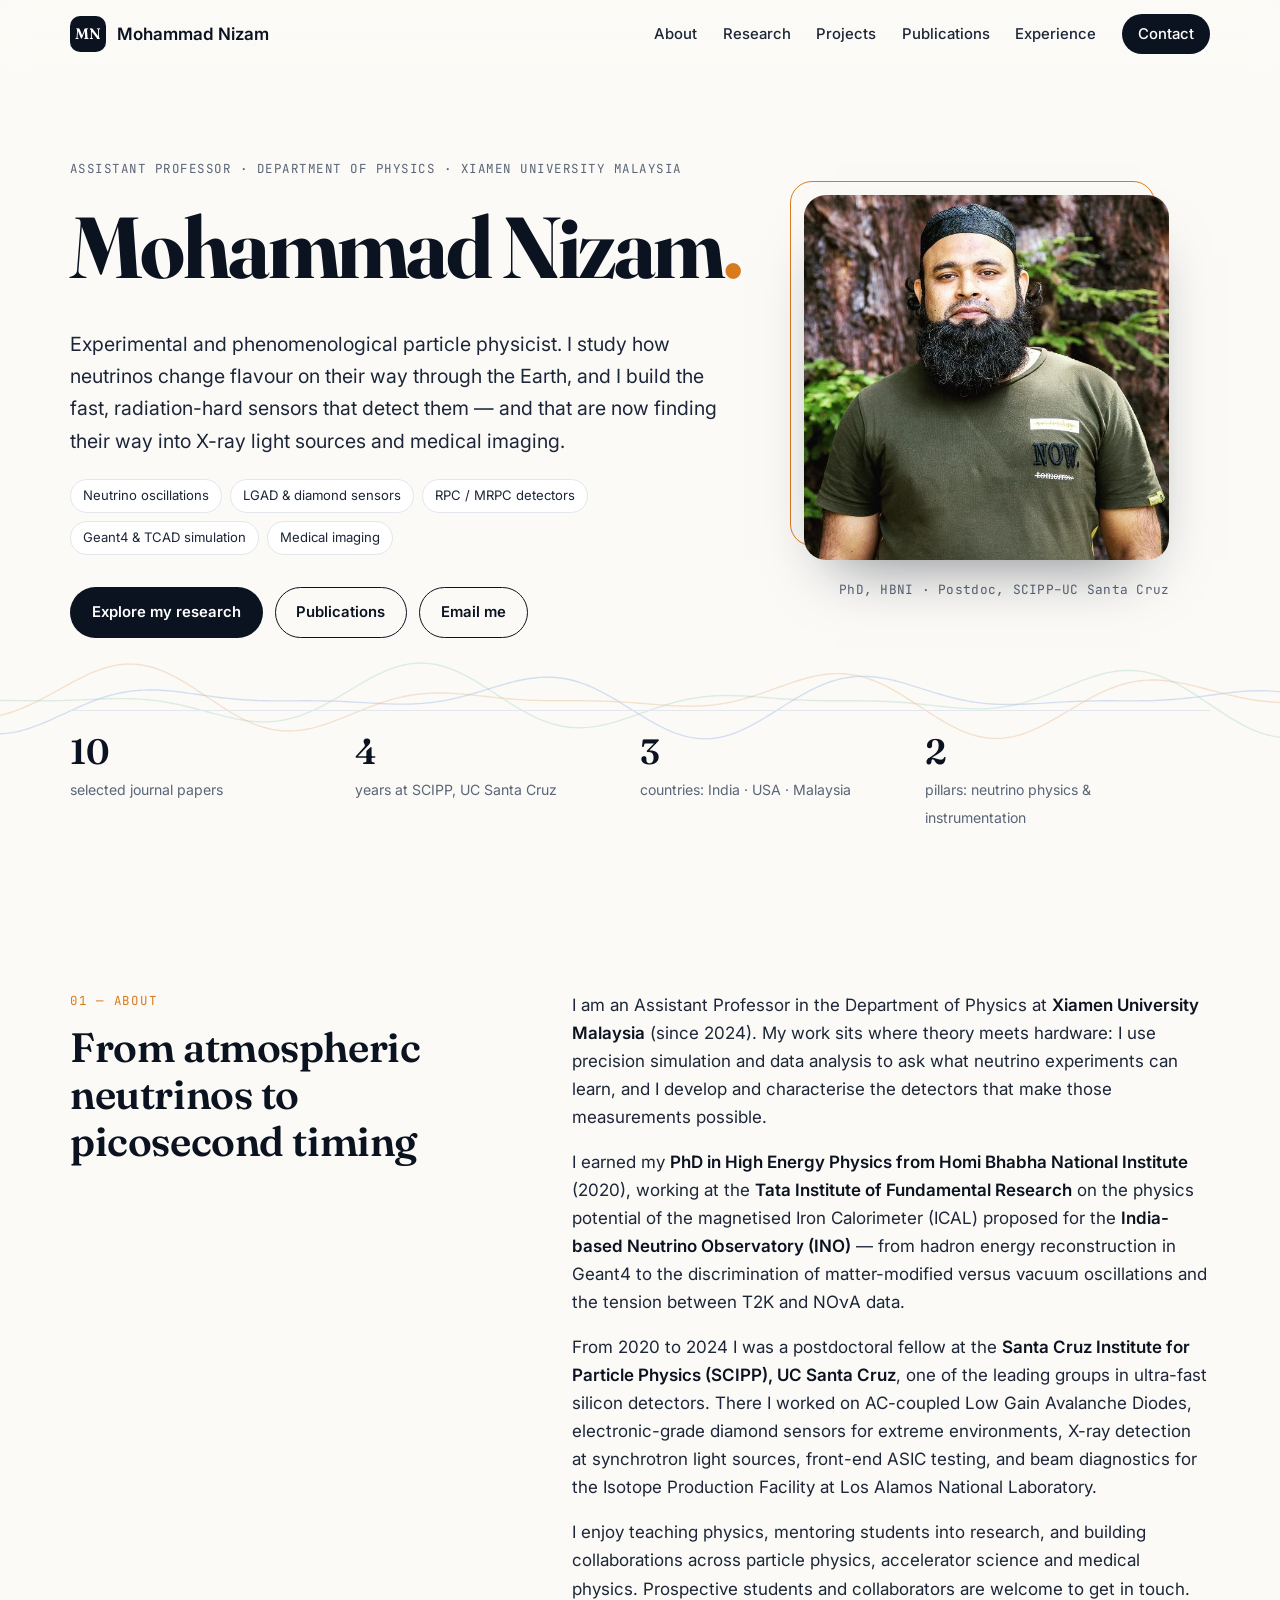
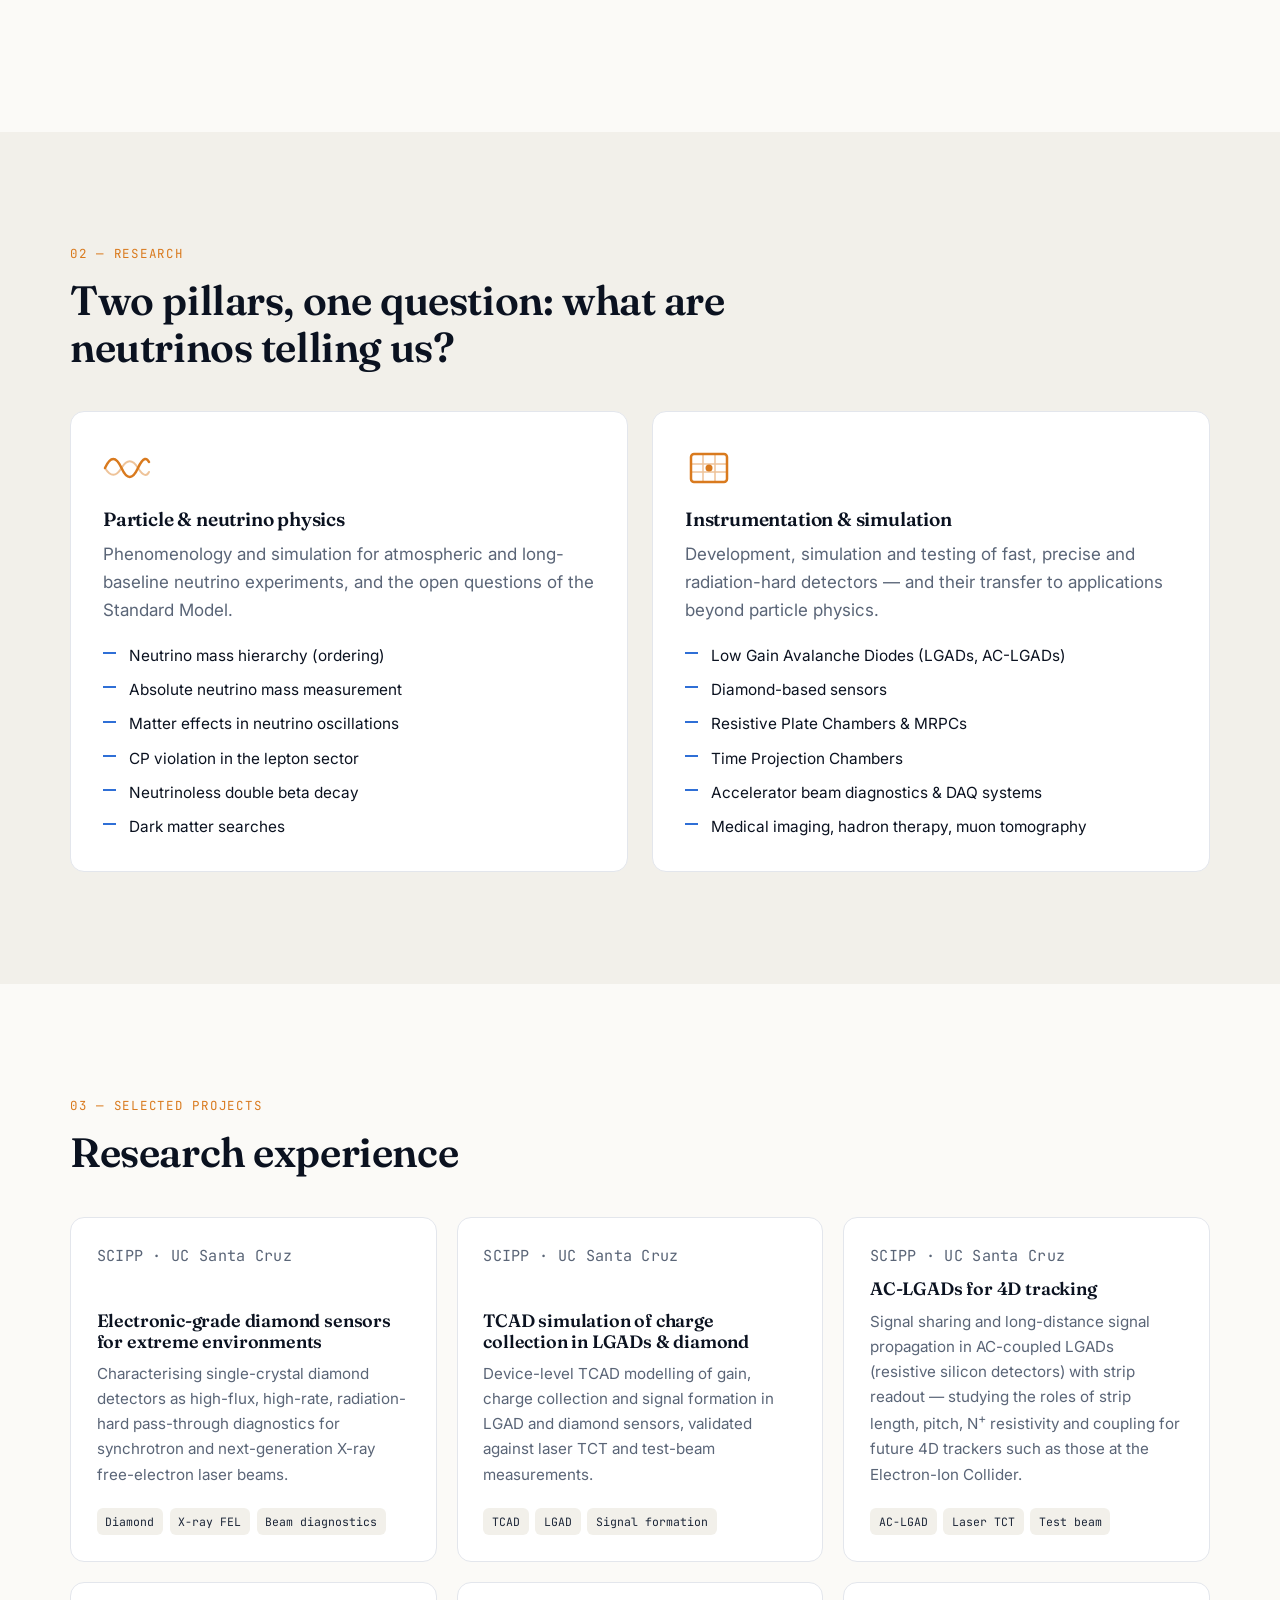
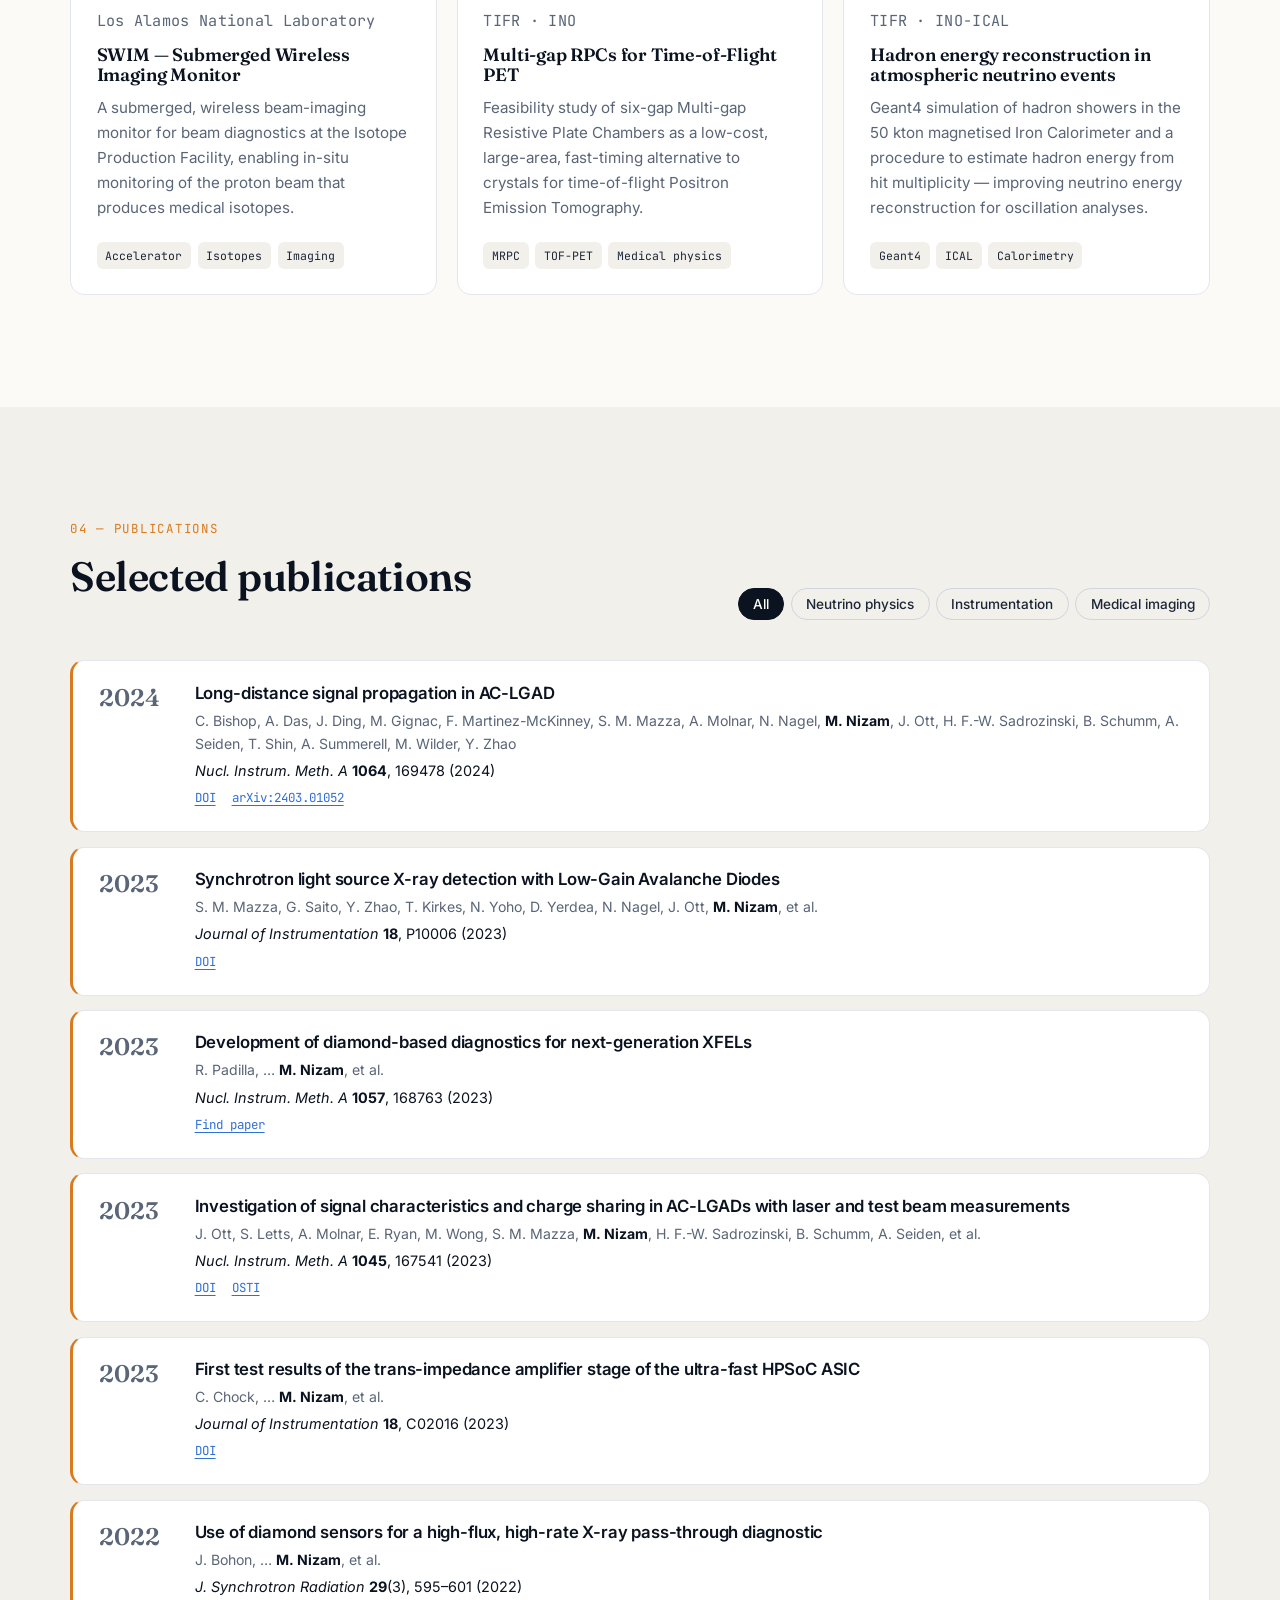
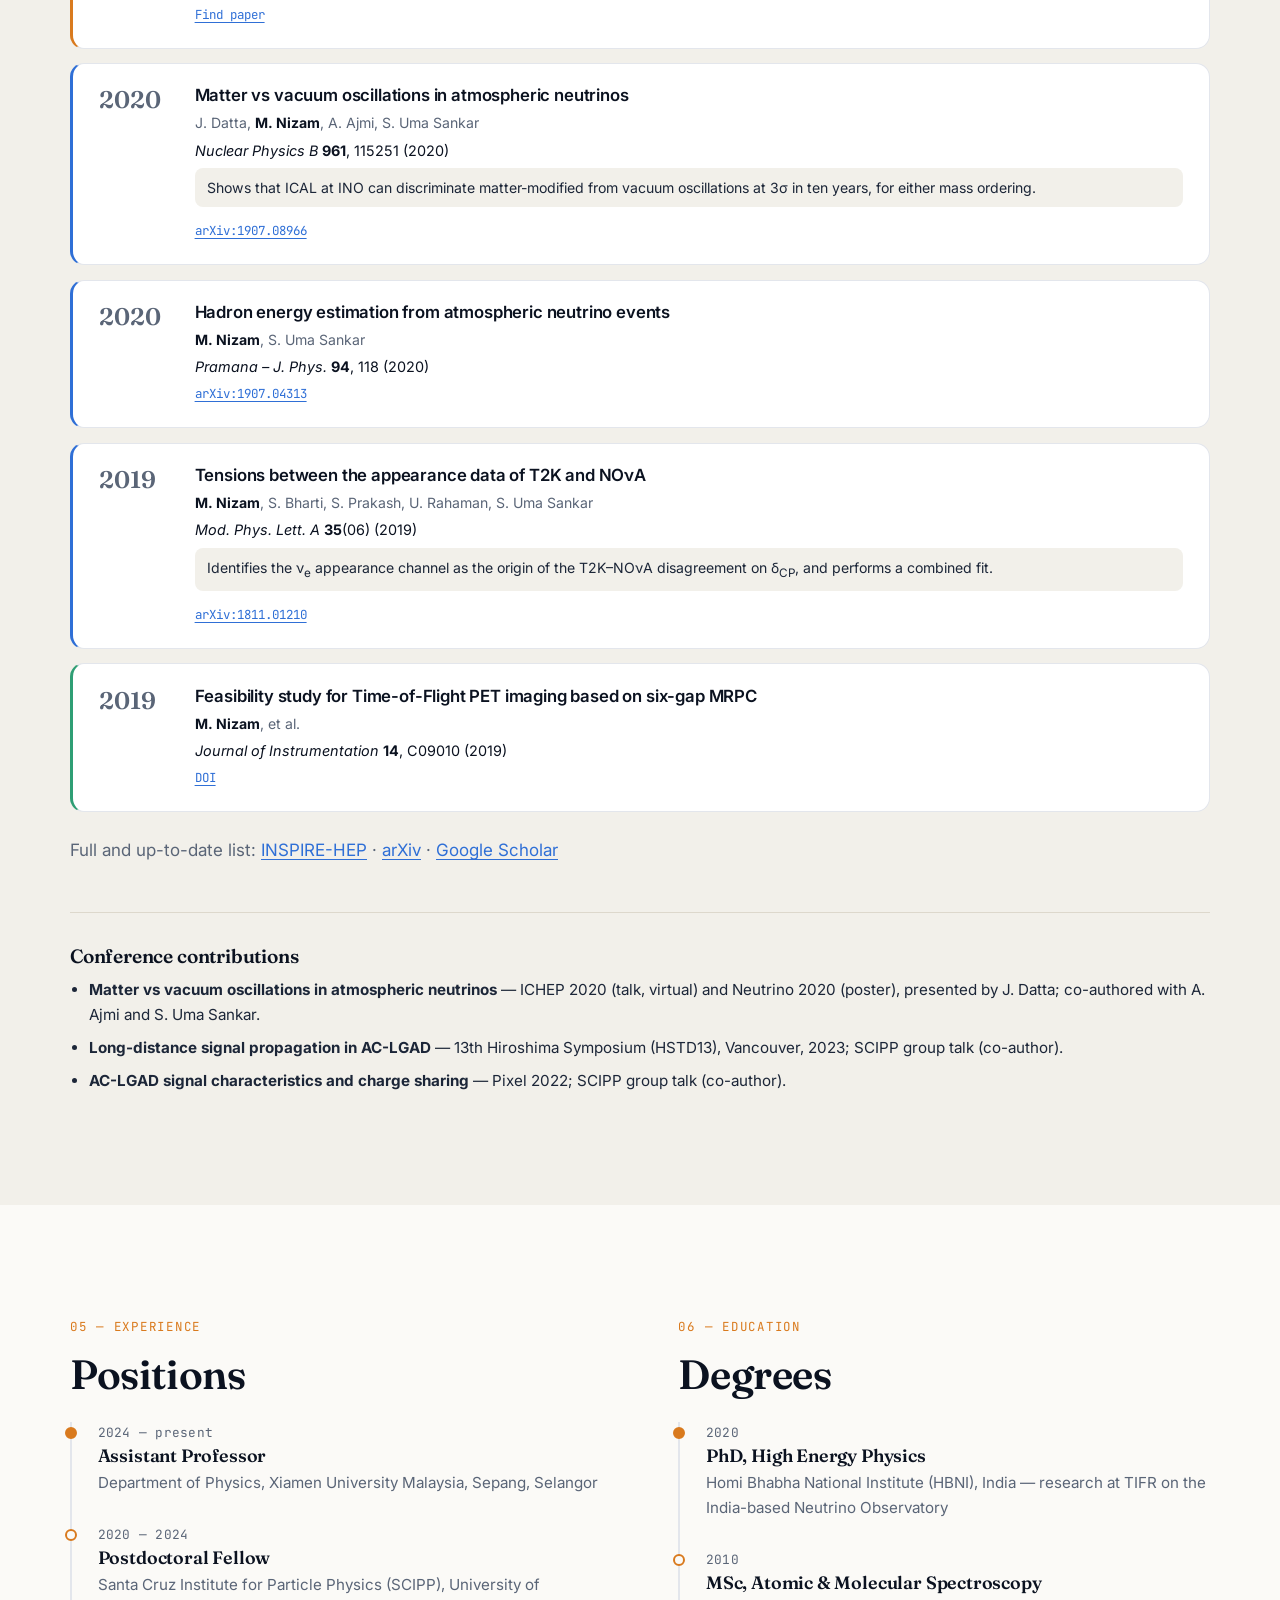
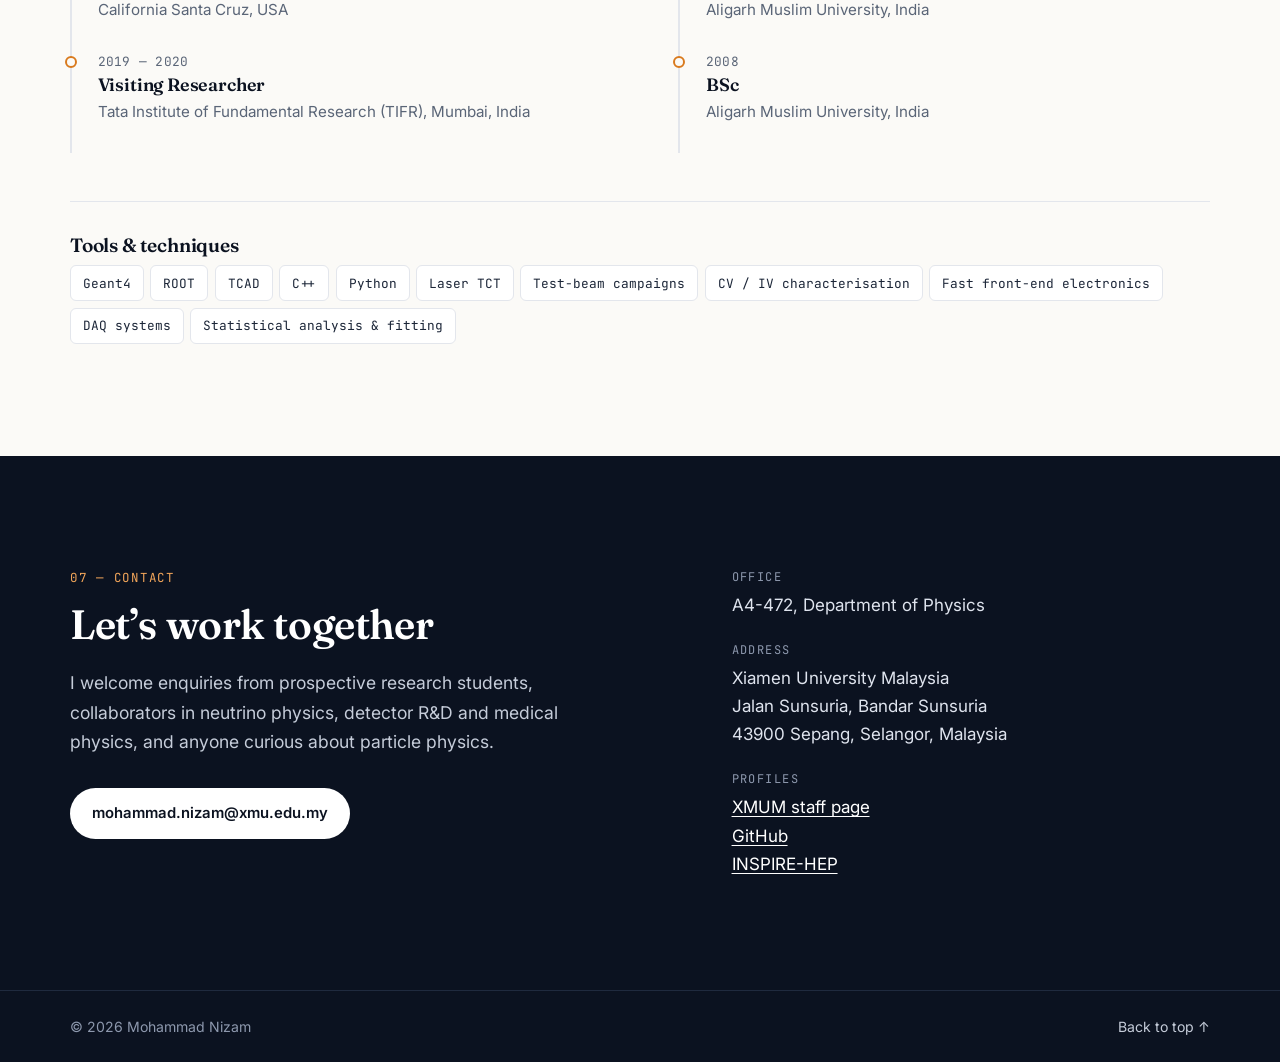
==== index.html @ 76f1e568 "Rebuild as static site" ====
<!DOCTYPE html>
<html lang="en" class="no-js">
<head>
  <meta charset="utf-8">
  <script>document.documentElement.className="js";</script>
  <meta name="viewport" content="width=device-width, initial-scale=1">
  <title>Mohammad Nizam — Particle Physicist | Xiamen University Malaysia</title>
  <meta name="description" content="Dr. Mohammad Nizam is an Assistant Professor of Physics at Xiamen University Malaysia working on neutrino oscillations, ultra-fast silicon and diamond detectors (LGADs), resistive plate chambers and medical imaging.">
  <meta name="author" content="Mohammad Nizam">
  <link rel="canonical" href="https://nizamphys.github.io/">
  <meta name="theme-color" content="#0b1220">

  <meta property="og:type" content="profile">
  <meta property="og:title" content="Mohammad Nizam — Particle Physicist">
  <meta property="og:description" content="Neutrino physics · Detector development · Medical imaging. Assistant Professor, Department of Physics, Xiamen University Malaysia.">
  <meta property="og:url" content="https://nizamphys.github.io/">
  <meta property="og:image" content="https://nizamphys.github.io/assets/img/og-card.jpg">
  <meta name="twitter:card" content="summary_large_image">

  <link rel="icon" href="assets/img/favicon.svg" type="image/svg+xml">
  <link rel="preconnect" href="https://fonts.googleapis.com">
  <link rel="preconnect" href="https://fonts.gstatic.com" crossorigin>
  <link href="https://fonts.googleapis.com/css2?family=Fraunces:opsz,wght@9..144,400;9..144,600;9..144,700&family=Inter:wght@400;500;600&family=JetBrains+Mono:wght@400;500&display=swap" rel="stylesheet">
  <link rel="stylesheet" href="assets/css/style.css">

  <script type="application/ld+json">
  {
    "@context": "https://schema.org",
    "@type": "Person",
    "name": "Mohammad Nizam",
    "honorificPrefix": "Dr.",
    "jobTitle": "Assistant Professor of Physics",
    "worksFor": {"@type": "CollegeOrUniversity", "name": "Xiamen University Malaysia"},
    "alumniOf": [
      {"@type": "CollegeOrUniversity", "name": "Homi Bhabha National Institute"},
      {"@type": "CollegeOrUniversity", "name": "Aligarh Muslim University"}
    ],
    "email": "mailto:mohammad.nizam@xmu.edu.my",
    "url": "https://nizamphys.github.io/",
    "image": "https://nizamphys.github.io/assets/img/mohammad-nizam.jpg",
    "sameAs": ["https://github.com/nizamphys", "https://www.xmu.edu.my/staff/mohammad-nizam"],
    "knowsAbout": ["Neutrino oscillations", "Low Gain Avalanche Diodes", "Diamond sensors", "Resistive Plate Chambers", "Geant4", "TCAD simulation", "Medical imaging"]
  }
  </script>
</head>
<body>
  <a class="skip" href="#main">Skip to content</a>

  <header class="nav" id="top">
    <div class="wrap nav__inner">
      <a href="#top" class="brand" aria-label="Mohammad Nizam, home">
        <span class="brand__mark">MN</span>
        <span class="brand__name">Mohammad Nizam</span>
      </a>
      <button class="nav__toggle" aria-label="Open menu" aria-expanded="false" aria-controls="menu">
        <span></span><span></span>
      </button>
      <nav id="menu" class="nav__links" aria-label="Primary">
        <a href="#about">About</a>
        <a href="#research">Research</a>
        <a href="#projects">Projects</a>
        <a href="#publications">Publications</a>
        <a href="#experience">Experience</a>
        <a href="#contact" class="nav__cta">Contact</a>
      </nav>
    </div>
  </header>

  <main id="main">
    <!-- HERO -->
    <section class="hero">
      <canvas id="waves" aria-hidden="true"></canvas>
      <div class="wrap hero__grid">
        <div class="hero__text reveal">
          <p class="eyebrow">Assistant Professor · Department of Physics · Xiamen University Malaysia</p>
          <h1>Mohammad&nbsp;Nizam<span class="dot">.</span></h1>
          <p class="hero__lede">Experimental and phenomenological particle physicist. I study how neutrinos change flavour on their way through the Earth, and I build the fast, radiation-hard sensors that detect them — and that are now finding their way into X-ray light sources and medical imaging.</p>
          <ul class="tags" aria-label="Research areas">
            <li>Neutrino oscillations</li>
            <li>LGAD &amp; diamond sensors</li>
            <li>RPC / MRPC detectors</li>
            <li>Geant4 &amp; TCAD simulation</li>
            <li>Medical imaging</li>
          </ul>
          <div class="hero__actions">
            <a class="btn btn--primary" href="#research">Explore my research</a>
            <a class="btn btn--ghost" href="#publications">Publications</a>
            <a class="btn btn--ghost" href="mailto:mohammad.nizam@xmu.edu.my">Email me</a>
          </div>
        </div>
        <figure class="hero__portrait reveal">
          <div class="hero__photo"><img src="assets/img/mohammad-nizam.jpg" width="598" height="598" alt="Portrait of Dr. Mohammad Nizam"></div>
          <figcaption><span class="mono">PhD, HBNI · Postdoc, SCIPP–UC Santa Cruz</span></figcaption>
        </figure>
      </div>
      <div class="wrap stats reveal" aria-label="At a glance">
        <div><b>10</b><span>selected journal papers</span></div>
        <div><b>4</b><span>years at SCIPP, UC Santa Cruz</span></div>
        <div><b>3</b><span>countries: India · USA · Malaysia</span></div>
        <div><b>2</b><span>pillars: neutrino physics &amp; instrumentation</span></div>
      </div>
    </section>

    <!-- ABOUT -->
    <section id="about" class="section">
      <div class="wrap two-col">
        <div class="section__head reveal">
          <p class="kicker">01 — About</p>
          <h2>From atmospheric neutrinos to picosecond timing</h2>
        </div>
        <div class="prose reveal">
          <p>I am an Assistant Professor in the Department of Physics at <strong>Xiamen University Malaysia</strong> (since 2024). My work sits where theory meets hardware: I use precision simulation and data analysis to ask what neutrino experiments can learn, and I develop and characterise the detectors that make those measurements possible.</p>
          <p>I earned my <strong>PhD in High Energy Physics from Homi Bhabha National Institute</strong> (2020), working at the <strong>Tata Institute of Fundamental Research</strong> on the physics potential of the magnetised Iron Calorimeter (ICAL) proposed for the <strong>India-based Neutrino Observatory (INO)</strong> — from hadron energy reconstruction in Geant4 to the discrimination of matter-modified versus vacuum oscillations and the tension between T2K and NOνA data.</p>
          <p>From 2020 to 2024 I was a postdoctoral fellow at the <strong>Santa Cruz Institute for Particle Physics (SCIPP), UC Santa Cruz</strong>, one of the leading groups in ultra-fast silicon detectors. There I worked on AC-coupled Low Gain Avalanche Diodes, electronic-grade diamond sensors for extreme environments, X-ray detection at synchrotron light sources, front-end ASIC testing, and beam diagnostics for the Isotope Production Facility at Los Alamos National Laboratory.</p>
          <p>I enjoy teaching physics, mentoring students into research, and building collaborations across particle physics, accelerator science and medical physics. Prospective students and collaborators are welcome to get in touch.</p>
        </div>
      </div>
    </section>

    <!-- RESEARCH -->
    <section id="research" class="section section--tint">
      <div class="wrap">
        <div class="section__head reveal">
          <p class="kicker">02 — Research</p>
          <h2>Two pillars, one question: what are neutrinos telling us?</h2>
        </div>
        <div class="pillars">
          <article class="pillar reveal">
            <div class="pillar__icon" aria-hidden="true">
              <svg viewBox="0 0 48 48"><path d="M2 24c5.5-12 11-12 16.5 0s11 12 16.5 0 9-10 11-6" fill="none" stroke="currentColor" stroke-width="2.5" stroke-linecap="round"/><path d="M2 24c5.5 9 11 9 16.5 0s11-9 16.5 0 9 8 11 4" fill="none" stroke="currentColor" stroke-width="2" stroke-linecap="round" opacity=".45"/></svg>
            </div>
            <h3>Particle &amp; neutrino physics</h3>
            <p>Phenomenology and simulation for atmospheric and long-baseline neutrino experiments, and the open questions of the Standard Model.</p>
            <ul class="ticks">
              <li>Neutrino mass hierarchy (ordering)</li>
              <li>Absolute neutrino mass measurement</li>
              <li>Matter effects in neutrino oscillations</li>
              <li>CP violation in the lepton sector</li>
              <li>Neutrinoless double beta decay</li>
              <li>Dark matter searches</li>
            </ul>
          </article>
          <article class="pillar reveal">
            <div class="pillar__icon" aria-hidden="true">
              <svg viewBox="0 0 48 48"><rect x="6" y="10" width="36" height="28" rx="3" fill="none" stroke="currentColor" stroke-width="2.5"/><path d="M6 20h36M6 28h36M18 10v28M30 10v28" stroke="currentColor" stroke-width="1.5" opacity=".45"/><circle cx="24" cy="24" r="3.5" fill="currentColor"/></svg>
            </div>
            <h3>Instrumentation &amp; simulation</h3>
            <p>Development, simulation and testing of fast, precise and radiation-hard detectors — and their transfer to applications beyond particle physics.</p>
            <ul class="ticks">
              <li>Low Gain Avalanche Diodes (LGADs, AC-LGADs)</li>
              <li>Diamond-based sensors</li>
              <li>Resistive Plate Chambers &amp; MRPCs</li>
              <li>Time Projection Chambers</li>
              <li>Accelerator beam diagnostics &amp; DAQ systems</li>
              <li>Medical imaging, hadron therapy, muon tomography</li>
            </ul>
          </article>
        </div>
      </div>
    </section>

    <!-- PROJECTS -->
    <section id="projects" class="section">
      <div class="wrap">
        <div class="section__head reveal">
          <p class="kicker">03 — Selected projects</p>
          <h2>Research experience</h2>
        </div>
        <div class="cards">
          <article class="card reveal">
            <p class="card__meta mono">SCIPP · UC Santa Cruz</p>
            <h3>Electronic-grade diamond sensors for extreme environments</h3>
            <p>Characterising single-crystal diamond detectors as high-flux, high-rate, radiation-hard pass-through diagnostics for synchrotron and next-generation X-ray free-electron laser beams.</p>
            <ul class="chips"><li>Diamond</li><li>X-ray FEL</li><li>Beam diagnostics</li></ul>
          </article>
          <article class="card reveal">
            <p class="card__meta mono">SCIPP · UC Santa Cruz</p>
            <h3>TCAD simulation of charge collection in LGADs &amp; diamond</h3>
            <p>Device-level TCAD modelling of gain, charge collection and signal formation in LGAD and diamond sensors, validated against laser TCT and test-beam measurements.</p>
            <ul class="chips"><li>TCAD</li><li>LGAD</li><li>Signal formation</li></ul>
          </article>
          <article class="card reveal">
            <p class="card__meta mono">SCIPP · UC Santa Cruz</p>
            <h3>AC-LGADs for 4D tracking</h3>
            <p>Signal sharing and long-distance signal propagation in AC-coupled LGADs (resistive silicon detectors) with strip readout — studying the roles of strip length, pitch, N<sup>+</sup> resistivity and coupling for future 4D trackers such as those at the Electron-Ion Collider.</p>
            <ul class="chips"><li>AC-LGAD</li><li>Laser TCT</li><li>Test beam</li></ul>
          </article>
          <article class="card reveal">
            <p class="card__meta mono">Los Alamos National Laboratory</p>
            <h3>SWIM — Submerged Wireless Imaging Monitor</h3>
            <p>A submerged, wireless beam-imaging monitor for beam diagnostics at the Isotope Production Facility, enabling in-situ monitoring of the proton beam that produces medical isotopes.</p>
            <ul class="chips"><li>Accelerator</li><li>Isotopes</li><li>Imaging</li></ul>
          </article>
          <article class="card reveal">
            <p class="card__meta mono">TIFR · INO</p>
            <h3>Multi-gap RPCs for Time-of-Flight PET</h3>
            <p>Feasibility study of six-gap Multi-gap Resistive Plate Chambers as a low-cost, large-area, fast-timing alternative to crystals for time-of-flight Positron Emission Tomography.</p>
            <ul class="chips"><li>MRPC</li><li>TOF-PET</li><li>Medical physics</li></ul>
          </article>
          <article class="card reveal">
            <p class="card__meta mono">TIFR · INO-ICAL</p>
            <h3>Hadron energy reconstruction in atmospheric neutrino events</h3>
            <p>Geant4 simulation of hadron showers in the 50 kton magnetised Iron Calorimeter and a procedure to estimate hadron energy from hit multiplicity — improving neutrino energy reconstruction for oscillation analyses.</p>
            <ul class="chips"><li>Geant4</li><li>ICAL</li><li>Calorimetry</li></ul>
          </article>
        </div>
      </div>
    </section>

    <!-- PUBLICATIONS -->
    <section id="publications" class="section section--tint">
      <div class="wrap">
        <div class="section__head section__head--row reveal">
          <div>
            <p class="kicker">04 — Publications</p>
            <h2>Selected publications</h2>
          </div>
          <div class="filters" role="group" aria-label="Filter publications">
            <button class="filter is-active" data-filter="all" aria-pressed="true">All</button>
            <button class="filter" data-filter="neutrino" aria-pressed="false">Neutrino physics</button>
            <button class="filter" data-filter="instrumentation" aria-pressed="false">Instrumentation</button>
            <button class="filter" data-filter="medical" aria-pressed="false">Medical imaging</button>
          </div>
        </div>

        <ol class="pubs" reversed>
          <li class="pub reveal" data-cat="instrumentation">
            <span class="pub__year">2024</span>
            <div>
              <h3>Long-distance signal propagation in AC-LGAD</h3>
              <p class="pub__authors">C. Bishop, A. Das, J. Ding, M. Gignac, F. Martinez-McKinney, S. M. Mazza, A. Molnar, N. Nagel, <b>M. Nizam</b>, J. Ott, H. F.-W. Sadrozinski, B. Schumm, A. Seiden, T. Shin, A. Summerell, M. Wilder, Y. Zhao</p>
              <p class="pub__venue"><i>Nucl. Instrum. Meth. A</i> <b>1064</b>, 169478 (2024)</p>
              <p class="pub__links"><a href="https://doi.org/10.1016/j.nima.2024.169478">DOI</a><a href="https://arxiv.org/abs/2403.01052">arXiv:2403.01052</a></p>
            </div>
          </li>
          <li class="pub reveal" data-cat="instrumentation">
            <span class="pub__year">2023</span>
            <div>
              <h3>Synchrotron light source X-ray detection with Low-Gain Avalanche Diodes</h3>
              <p class="pub__authors">S. M. Mazza, G. Saito, Y. Zhao, T. Kirkes, N. Yoho, D. Yerdea, N. Nagel, J. Ott, <b>M. Nizam</b>, et al.</p>
              <p class="pub__venue"><i>Journal of Instrumentation</i> <b>18</b>, P10006 (2023)</p>
              <p class="pub__links"><a href="https://doi.org/10.1088/1748-0221/18/10/P10006">DOI</a></p>
            </div>
          </li>
          <li class="pub reveal" data-cat="instrumentation">
            <span class="pub__year">2023</span>
            <div>
              <h3>Development of diamond-based diagnostics for next-generation XFELs</h3>
              <p class="pub__authors">R. Padilla, … <b>M. Nizam</b>, et al.</p>
              <p class="pub__venue"><i>Nucl. Instrum. Meth. A</i> <b>1057</b>, 168763 (2023)</p>
              <p class="pub__links"><a href="https://scholar.google.com/scholar?q=%22Development+of+diamond-based+diagnostics+for+next-generation+XFELs%22">Find paper</a></p>
            </div>
          </li>
          <li class="pub reveal" data-cat="instrumentation">
            <span class="pub__year">2023</span>
            <div>
              <h3>Investigation of signal characteristics and charge sharing in AC-LGADs with laser and test beam measurements</h3>
              <p class="pub__authors">J. Ott, S. Letts, A. Molnar, E. Ryan, M. Wong, S. M. Mazza, <b>M. Nizam</b>, H. F.-W. Sadrozinski, B. Schumm, A. Seiden, et al.</p>
              <p class="pub__venue"><i>Nucl. Instrum. Meth. A</i> <b>1045</b>, 167541 (2023)</p>
              <p class="pub__links"><a href="https://doi.org/10.1016/j.nima.2022.167541">DOI</a><a href="https://www.osti.gov/biblio/1913808">OSTI</a></p>
            </div>
          </li>
          <li class="pub reveal" data-cat="instrumentation">
            <span class="pub__year">2023</span>
            <div>
              <h3>First test results of the trans-impedance amplifier stage of the ultra-fast HPSoC ASIC</h3>
              <p class="pub__authors">C. Chock, … <b>M. Nizam</b>, et al.</p>
              <p class="pub__venue"><i>Journal of Instrumentation</i> <b>18</b>, C02016 (2023)</p>
              <p class="pub__links"><a href="https://doi.org/10.1088/1748-0221/18/02/C02016">DOI</a></p>
            </div>
          </li>
          <li class="pub reveal" data-cat="instrumentation">
            <span class="pub__year">2022</span>
            <div>
              <h3>Use of diamond sensors for a high-flux, high-rate X-ray pass-through diagnostic</h3>
              <p class="pub__authors">J. Bohon, … <b>M. Nizam</b>, et al.</p>
              <p class="pub__venue"><i>J. Synchrotron Radiation</i> <b>29</b>(3), 595–601 (2022)</p>
              <p class="pub__links"><a href="https://scholar.google.com/scholar?q=%22Use+of+diamond+sensors+for+a+high-flux%2C+high-rate+X-ray+pass-through+diagnostic%22">Find paper</a></p>
            </div>
          </li>
          <li class="pub reveal" data-cat="neutrino">
            <span class="pub__year">2020</span>
            <div>
              <h3>Matter vs vacuum oscillations in atmospheric neutrinos</h3>
              <p class="pub__authors">J. Datta, <b>M. Nizam</b>, A. Ajmi, S. Uma Sankar</p>
              <p class="pub__venue"><i>Nuclear Physics B</i> <b>961</b>, 115251 (2020)</p>
              <p class="pub__note">Shows that ICAL at INO can discriminate matter-modified from vacuum oscillations at 3σ in ten years, for either mass ordering.</p>
              <p class="pub__links"><a href="https://arxiv.org/abs/1907.08966">arXiv:1907.08966</a></p>
            </div>
          </li>
          <li class="pub reveal" data-cat="neutrino">
            <span class="pub__year">2020</span>
            <div>
              <h3>Hadron energy estimation from atmospheric neutrino events</h3>
              <p class="pub__authors"><b>M. Nizam</b>, S. Uma Sankar</p>
              <p class="pub__venue"><i>Pramana – J. Phys.</i> <b>94</b>, 118 (2020)</p>
              <p class="pub__links"><a href="https://arxiv.org/abs/1907.04313">arXiv:1907.04313</a></p>
            </div>
          </li>
          <li class="pub reveal" data-cat="neutrino">
            <span class="pub__year">2019</span>
            <div>
              <h3>Tensions between the appearance data of T2K and NOνA</h3>
              <p class="pub__authors"><b>M. Nizam</b>, S. Bharti, S. Prakash, U. Rahaman, S. Uma Sankar</p>
              <p class="pub__venue"><i>Mod. Phys. Lett. A</i> <b>35</b>(06) (2019)</p>
              <p class="pub__note">Identifies the ν<sub>e</sub> appearance channel as the origin of the T2K–NOνA disagreement on δ<sub>CP</sub>, and performs a combined fit.</p>
              <p class="pub__links"><a href="https://arxiv.org/abs/1811.01210">arXiv:1811.01210</a></p>
            </div>
          </li>
          <li class="pub reveal" data-cat="medical">
            <span class="pub__year">2019</span>
            <div>
              <h3>Feasibility study for Time-of-Flight PET imaging based on six-gap MRPC</h3>
              <p class="pub__authors"><b>M. Nizam</b>, et al.</p>
              <p class="pub__venue"><i>Journal of Instrumentation</i> <b>14</b>, C09010 (2019)</p>
              <p class="pub__links"><a href="https://doi.org/10.1088/1748-0221/14/09/C09010">DOI</a></p>
            </div>
          </li>
        </ol>
        <p class="more reveal">Full and up-to-date list:
          <a href="https://inspirehep.net/literature?q=a%20Mohammad%20Nizam">INSPIRE-HEP</a> ·
          <a href="https://arxiv.org/search/?query=Nizam%2C+Mohammad&amp;searchtype=author">arXiv</a> ·
          <a href="https://scholar.google.com/scholar?q=author%3A%22Mohammad+Nizam%22+physics">Google Scholar</a>
        </p>

        <div class="talks reveal">
          <h3>Conference contributions</h3>
          <ul>
            <li><b>Matter vs vacuum oscillations in atmospheric neutrinos</b> — ICHEP 2020 (talk, virtual) and Neutrino 2020 (poster), presented by J. Datta; co-authored with A. Ajmi and S. Uma Sankar.</li>
            <li><b>Long-distance signal propagation in AC-LGAD</b> — 13th Hiroshima Symposium (HSTD13), Vancouver, 2023; SCIPP group talk (co-author).</li>
            <li><b>AC-LGAD signal characteristics and charge sharing</b> — Pixel 2022; SCIPP group talk (co-author).</li>
          </ul>
        </div>
      </div>
    </section>

    <!-- EXPERIENCE + EDUCATION -->
    <section id="experience" class="section">
      <div class="wrap two-col two-col--even">
        <div class="reveal">
          <p class="kicker">05 — Experience</p>
          <h2>Positions</h2>
          <ol class="timeline">
            <li>
              <span class="timeline__when mono">2024 — present</span>
              <h3>Assistant Professor</h3>
              <p>Department of Physics, Xiamen University Malaysia, Sepang, Selangor</p>
            </li>
            <li>
              <span class="timeline__when mono">2020 — 2024</span>
              <h3>Postdoctoral Fellow</h3>
              <p>Santa Cruz Institute for Particle Physics (SCIPP), University of California Santa Cruz, USA</p>
            </li>
            <li>
              <span class="timeline__when mono">2019 — 2020</span>
              <h3>Visiting Researcher</h3>
              <p>Tata Institute of Fundamental Research (TIFR), Mumbai, India</p>
            </li>
          </ol>
        </div>
        <div class="reveal">
          <p class="kicker">06 — Education</p>
          <h2>Degrees</h2>
          <ol class="timeline">
            <li>
              <span class="timeline__when mono">2020</span>
              <h3>PhD, High Energy Physics</h3>
              <p>Homi Bhabha National Institute (HBNI), India — research at TIFR on the India-based Neutrino Observatory</p>
            </li>
            <li>
              <span class="timeline__when mono">2010</span>
              <h3>MSc, Atomic &amp; Molecular Spectroscopy</h3>
              <p>Aligarh Muslim University, India</p>
            </li>
            <li>
              <span class="timeline__when mono">2008</span>
              <h3>BSc</h3>
              <p>Aligarh Muslim University, India</p>
            </li>
          </ol>
        </div>
      </div>
      <div class="wrap">
        <div class="skills reveal">
          <h3>Tools &amp; techniques</h3>
          <ul class="chips chips--lg">
            <li>Geant4</li><li>ROOT</li><li>TCAD</li><li>C++</li><li>Python</li>
            <li>Laser TCT</li><li>Test-beam campaigns</li><li>CV / IV characterisation</li><li>Fast front-end electronics</li>
            <li>DAQ systems</li><li>Statistical analysis &amp; fitting</li>
          </ul>
        </div>
      </div>
    </section>

    <!-- CONTACT -->
    <section id="contact" class="section section--dark">
      <div class="wrap contact">
        <div class="reveal">
          <p class="kicker kicker--light">07 — Contact</p>
          <h2>Let’s work together</h2>
          <p class="contact__lede">I welcome enquiries from prospective research students, collaborators in neutrino physics, detector R&amp;D and medical physics, and anyone curious about particle physics.</p>
          <a class="btn btn--light" href="mailto:mohammad.nizam@xmu.edu.my">mohammad.nizam@xmu.edu.my</a>
        </div>
        <dl class="contact__list reveal">
          <div><dt>Office</dt><dd>A4-472, Department of Physics</dd></div>
          <div><dt>Address</dt><dd>Xiamen University Malaysia<br>Jalan Sunsuria, Bandar Sunsuria<br>43900 Sepang, Selangor, Malaysia</dd></div>
          <div><dt>Profiles</dt><dd>
            <a href="https://www.xmu.edu.my/staff/mohammad-nizam">XMUM staff page</a><br>
            <a href="https://github.com/nizamphys">GitHub</a><br>
            <a href="https://inspirehep.net/literature?q=a%20Mohammad%20Nizam">INSPIRE-HEP</a>
          </dd></div>
        </dl>
      </div>
    </section>
  </main>

  <footer class="footer">
    <div class="wrap footer__inner">
      <p>© <span id="year">2026</span> Mohammad Nizam</p>
      <a href="#top">Back to top ↑</a>
    </div>
  </footer>

  <script src="assets/js/main.js" defer></script>
</body>
</html>
---- assets/css/style.css ----
/* ==========================================================
   Mohammad Nizam — personal academic site
   Plain CSS, no build step. Works on GitHub Pages as-is.
   ========================================================== */

:root {
  --ink: #0b1220;
  --ink-2: #1c2638;
  --muted: #5a6577;
  --line: #e3e6ec;
  --paper: #fbfaf7;
  --tint: #f2f0ea;
  --accent: #d97a1e;      /* amber: Cherenkov-ish warmth */
  --accent-2: #2f6fd6;    /* blue: muon/neutrino tracks */
  --radius: 14px;
  --serif: "Fraunces", Georgia, "Times New Roman", serif;
  --sans: "Inter", system-ui, -apple-system, "Segoe UI", Roboto, sans-serif;
  --mono: "JetBrains Mono", ui-monospace, SFMono-Regular, Menlo, monospace;
  --wrap: 1140px;
}

*, *::before, *::after { box-sizing: border-box; }
html { scroll-behavior: smooth; scroll-padding-top: 80px; }
body {
  margin: 0;
  font-family: var(--sans);
  font-size: 17px;
  line-height: 1.65;
  color: var(--ink);
  background: var(--paper);
  -webkit-font-smoothing: antialiased;
}
img { max-width: 100%; height: auto; display: block; }
a { color: var(--accent-2); text-decoration-thickness: 1px; text-underline-offset: 3px; }
a:hover { color: var(--accent); }
h1, h2, h3 { font-family: var(--serif); font-weight: 600; line-height: 1.15; margin: 0 0 .5em; letter-spacing: -0.01em; }
h2 { font-size: clamp(1.8rem, 3.2vw, 2.6rem); }
h3 { font-size: 1.2rem; }
p { margin: 0 0 1em; }
.mono { font-family: var(--mono); font-size: .8rem; letter-spacing: .02em; }
.wrap { width: min(100% - 2.5rem, var(--wrap)); margin-inline: auto; }

.skip { position: absolute; left: -999px; top: 0; background: var(--ink); color: #fff; padding: .6rem 1rem; z-index: 100; }
.skip:focus { left: 1rem; top: 1rem; }
:focus-visible { outline: 2px solid var(--accent); outline-offset: 3px; border-radius: 4px; }

/* ---------- NAV ---------- */
.nav {
  position: sticky; top: 0; z-index: 50;
  background: rgba(251, 250, 247, .82);
  backdrop-filter: saturate(160%) blur(12px);
  -webkit-backdrop-filter: saturate(160%) blur(12px);
  border-bottom: 1px solid transparent;
  transition: border-color .3s, box-shadow .3s;
}
.nav.is-scrolled { border-color: var(--line); box-shadow: 0 4px 24px -18px rgba(11,18,32,.4); }
.nav__inner { display: flex; align-items: center; justify-content: space-between; height: 68px; }
.brand { display: flex; align-items: center; gap: .7rem; color: var(--ink); text-decoration: none; font-weight: 600; }
.brand__mark {
  display: grid; place-items: center; width: 36px; height: 36px; border-radius: 10px;
  background: var(--ink); color: #fff; font-family: var(--serif); font-size: .95rem; letter-spacing: .02em;
}
.brand:hover { color: var(--ink); }
.nav__links { display: flex; gap: 1.6rem; align-items: center; }
.nav__links a { color: var(--ink-2); text-decoration: none; font-size: .93rem; font-weight: 500; position: relative; }
.nav__links a:not(.nav__cta)::after {
  content: ""; position: absolute; left: 0; right: 100%; bottom: -4px; height: 2px; background: var(--accent); transition: right .25s;
}
.nav__links a:hover::after, .nav__links a.is-active::after { right: 0; }
.nav__cta { background: var(--ink); color: #fff !important; padding: .5rem 1rem; border-radius: 999px; }
.nav__cta:hover { background: var(--accent); }
.nav__toggle { display: none; background: none; border: 0; width: 40px; height: 40px; cursor: pointer; padding: 8px; }
.nav__toggle span { display: block; height: 2px; background: var(--ink); margin: 6px 0; transition: transform .25s; }
.nav__toggle[aria-expanded="true"] span:first-child { transform: translateY(4px) rotate(45deg); }
.nav__toggle[aria-expanded="true"] span:last-child { transform: translateY(-4px) rotate(-45deg); }

/* ---------- HERO ---------- */
.hero { position: relative; overflow: hidden; padding: clamp(3rem, 7vw, 6rem) 0 3rem; }
#waves { position: absolute; inset: 0; width: 100%; height: 100%; opacity: .55; pointer-events: none; }
.hero__grid { position: relative; display: grid; grid-template-columns: 1.35fr .9fr; gap: clamp(2rem, 5vw, 4.5rem); align-items: center; }
.eyebrow { font-family: var(--mono); font-size: .78rem; text-transform: uppercase; letter-spacing: .12em; color: var(--muted); margin-bottom: 1.2rem; }
.hero h1 { font-size: clamp(2.8rem, 7vw, 5.4rem); font-weight: 700; letter-spacing: -0.03em; margin-bottom: .35em; }
.hero h1 .dot { color: var(--accent); }
.hero__lede { font-size: clamp(1.05rem, 1.6vw, 1.22rem); color: var(--ink-2); max-width: 40em; }
.tags { list-style: none; padding: 0; margin: 1.4rem 0 2rem; display: flex; flex-wrap: wrap; gap: .5rem; }
.tags li { font-size: .82rem; padding: .32rem .75rem; border: 1px solid var(--line); border-radius: 999px; background: #fff; color: var(--ink-2); }
.hero__actions { display: flex; flex-wrap: wrap; gap: .75rem; }
.hero__portrait { margin: 0; position: relative; }
.hero__portrait img {
  border-radius: 22px; aspect-ratio: 1; object-fit: cover; width: 100%;
  box-shadow: 0 30px 60px -30px rgba(11,18,32,.55);
}
.hero__photo { position: relative; isolation: isolate; }
.hero__photo::before {
  content: ""; position: absolute; inset: -14px 14px 14px -14px; border: 1.5px solid var(--accent); border-radius: 22px; z-index: -1;
}
.hero__portrait figcaption { margin-top: .9rem; color: var(--muted); text-align: right; }

.stats {
  position: relative; margin-top: clamp(2.5rem, 6vw, 4.5rem);
  display: grid; grid-template-columns: repeat(4, 1fr); border-top: 1px solid var(--line);
}
.stats div { padding: 1.4rem 1rem 0 0; }
.stats b { display: block; font-family: var(--serif); font-size: 2.2rem; font-weight: 600; line-height: 1; margin-bottom: .35rem; }
.stats span { font-size: .88rem; color: var(--muted); }

/* ---------- BUTTONS ---------- */
.btn {
  display: inline-flex; align-items: center; gap: .5rem; padding: .78rem 1.3rem; border-radius: 999px;
  font-weight: 600; font-size: .93rem; text-decoration: none; transition: transform .15s, background .2s, color .2s, border-color .2s;
  border: 1.5px solid transparent;
}
.btn:hover { transform: translateY(-1px); }
.btn--primary { background: var(--ink); color: #fff; }
.btn--primary:hover { background: var(--accent); color: #fff; }
.btn--ghost { border-color: var(--ink); color: var(--ink); }
.btn--ghost:hover { background: var(--ink); color: #fff; }
.btn--light { background: #fff; color: var(--ink); }
.btn--light:hover { background: var(--accent); color: #fff; }

/* ---------- SECTIONS ---------- */
.section { padding: clamp(4rem, 9vw, 7rem) 0; }
.section--tint { background: var(--tint); }
.section--dark { background: var(--ink); color: #dfe4ee; }
.section--dark h2 { color: #fff; }
.section__head { margin-bottom: 2.5rem; max-width: 42rem; }
.section__head--row { max-width: none; display: flex; justify-content: space-between; align-items: flex-end; gap: 2rem; flex-wrap: wrap; }
.kicker { font-family: var(--mono); font-size: .78rem; text-transform: uppercase; letter-spacing: .14em; color: var(--accent); margin-bottom: .8rem; }
.kicker--light { color: #f3a65a; }
.two-col { display: grid; grid-template-columns: .8fr 1.2fr; gap: clamp(2rem, 6vw, 5rem); }
.two-col--even { grid-template-columns: 1fr 1fr; }
.prose p { color: var(--ink-2); }
.prose strong { color: var(--ink); font-weight: 600; }

/* Research pillars */
.pillars { display: grid; grid-template-columns: 1fr 1fr; gap: 1.5rem; }
.pillar { background: #fff; border: 1px solid var(--line); border-radius: var(--radius); padding: 2rem; }
.pillar__icon { width: 48px; height: 48px; color: var(--accent); margin-bottom: 1rem; }
.pillar p { color: var(--muted); }
.ticks { list-style: none; padding: 0; margin: 1.2rem 0 0; display: grid; gap: .55rem; }
.ticks li { padding-left: 1.6rem; position: relative; font-size: .96rem; }
.ticks li::before { content: ""; position: absolute; left: 0; top: .6em; width: .8rem; height: 2px; background: var(--accent-2); }

/* Project cards */
.cards { display: grid; grid-template-columns: repeat(3, 1fr); gap: 1.25rem; }
.card {
  background: #fff; border: 1px solid var(--line); border-radius: var(--radius); padding: 1.6rem;
  display: flex; flex-direction: column; transition: transform .2s, box-shadow .2s, border-color .2s;
}
.card:hover { transform: translateY(-3px); border-color: #cfd5df; box-shadow: 0 18px 40px -28px rgba(11,18,32,.45); }
.card__meta { color: var(--accent); margin-bottom: .7rem; }
.card h3 { font-size: 1.12rem; }
.card p { color: var(--muted); font-size: .95rem; flex: 1; }
.chips { list-style: none; padding: 0; margin: .4rem 0 0; display: flex; flex-wrap: wrap; gap: .4rem; }
.chips li { font-family: var(--mono); font-size: .72rem; padding: .25rem .55rem; border-radius: 6px; background: var(--tint); color: var(--ink-2); }
.chips--lg li { font-size: .8rem; padding: .4rem .75rem; background: #fff; border: 1px solid var(--line); }

/* Publications */
.filters { display: flex; flex-wrap: wrap; gap: .4rem; }
.filter {
  font: 500 .85rem var(--sans); padding: .45rem .9rem; border-radius: 999px; border: 1px solid #cfd5df;
  background: transparent; color: var(--ink-2); cursor: pointer; transition: all .2s;
}
.filter:hover { border-color: var(--ink); }
.filter.is-active { background: var(--ink); color: #fff; border-color: var(--ink); }
.pubs { list-style: none; padding: 0; margin: 0; display: grid; gap: .9rem; }
.pub {
  display: grid; grid-template-columns: 5rem 1fr; gap: 1rem; background: #fff; border: 1px solid var(--line);
  border-radius: var(--radius); padding: 1.4rem 1.6rem; border-left: 3px solid var(--line);
}
.pub[data-cat="neutrino"] { border-left-color: var(--accent-2); }
.pub[data-cat="instrumentation"] { border-left-color: var(--accent); }
.pub[data-cat="medical"] { border-left-color: #2f9e74; }
.pub.is-hidden { display: none; }
.pub__year { font-family: var(--serif); font-size: 1.5rem; font-weight: 600; color: var(--muted); line-height: 1.2; }
.pub h3 { font-family: var(--sans); font-size: 1.05rem; font-weight: 600; margin-bottom: .35rem; }
.pub__authors { font-size: .88rem; color: var(--muted); margin-bottom: .25rem; }
.pub__authors b { color: var(--ink); }
.pub__venue { font-size: .9rem; margin-bottom: .35rem; }
.pub__note { font-size: .88rem; color: var(--ink-2); background: var(--tint); padding: .5rem .75rem; border-radius: 8px; }
.pub__links { margin: 0; display: flex; gap: 1rem; flex-wrap: wrap; font-family: var(--mono); font-size: .78rem; }
.more { margin-top: 1.5rem; color: var(--muted); }
.talks { margin-top: 3rem; padding-top: 2rem; border-top: 1px solid #ddd8cc; }
.talks ul { padding-left: 1.2rem; margin: 0; display: grid; gap: .5rem; color: var(--ink-2); font-size: .95rem; }

/* Timeline */
.timeline { list-style: none; padding: 0; margin: 1.5rem 0 0; border-left: 2px solid var(--line); }
.timeline li { position: relative; padding: 0 0 1.8rem 1.6rem; }
.timeline li::before {
  content: ""; position: absolute; left: -7px; top: .35rem; width: 12px; height: 12px; border-radius: 50%;
  background: var(--paper); border: 2px solid var(--accent);
}
.timeline li:first-child::before { background: var(--accent); }
.timeline__when { color: var(--muted); display: block; margin-bottom: .2rem; }
.timeline h3 { font-size: 1.12rem; margin-bottom: .2rem; }
.timeline p { color: var(--muted); margin: 0; font-size: .95rem; }
.skills { margin-top: 3rem; padding-top: 2rem; border-top: 1px solid var(--line); }

/* Contact */
.contact { display: grid; grid-template-columns: 1.1fr .9fr; gap: clamp(2rem, 6vw, 5rem); align-items: start; }
.contact__lede { font-size: 1.1rem; max-width: 34rem; margin-bottom: 2rem; color: #c5ccd9; }
.contact__list { margin: 0; display: grid; gap: 1.4rem; }
.contact__list dt { font-family: var(--mono); font-size: .75rem; text-transform: uppercase; letter-spacing: .12em; color: #8d98ad; margin-bottom: .2rem; }
.contact__list dd { margin: 0; }
.contact__list a { color: #fff; }
.contact__list a:hover { color: #f3a65a; }

.footer { background: var(--ink); color: #8d98ad; border-top: 1px solid #1f2a3e; font-size: .88rem; }
.footer__inner { display: flex; justify-content: space-between; padding: 1.5rem 0; }
.footer p { margin: 0; }
.footer a { color: #c5ccd9; text-decoration: none; }

/* Reveal on scroll */
.js .reveal { opacity: 0; transform: translateY(16px); transition: opacity .7s ease, transform .7s ease; }
.reveal.is-in { opacity: 1; transform: none; }
.no-js .reveal { opacity: 1; transform: none; }

/* ---------- RESPONSIVE ---------- */
@media (max-width: 980px) {
  .cards { grid-template-columns: 1fr 1fr; }
  .two-col, .two-col--even, .contact { grid-template-columns: 1fr; }
}
@media (max-width: 820px) {
  .nav__toggle { display: block; }
  .nav__links {
    position: fixed; inset: 68px 0 auto 0; flex-direction: column; align-items: flex-start; gap: 0;
    background: var(--paper); border-bottom: 1px solid var(--line); padding: .5rem 1.25rem 1.25rem;
    transform: translateY(-120%); transition: transform .3s; z-index: -1;
  }
  .nav__links.is-open { transform: none; }
  .nav__links a { padding: .8rem 0; width: 100%; border-bottom: 1px solid var(--line); }
  .nav__links a::after { display: none; }
  .nav__cta { margin-top: .8rem; text-align: center; border-bottom: 0 !important; }
  .hero__grid { grid-template-columns: 1fr; }
  .hero__portrait { order: -1; max-width: 220px; }
  .hero__portrait figcaption { text-align: left; }
  .pillars, .cards { grid-template-columns: 1fr; }
  .stats { grid-template-columns: 1fr 1fr; }
  .pub { grid-template-columns: 1fr; gap: .3rem; }
}
@media (prefers-reduced-motion: reduce) {
  html { scroll-behavior: auto; }
  .reveal { opacity: 1; transform: none; transition: none; }
  #waves { display: none; }
}
@media print {
  .nav, #waves, .filters, .hero__actions, .footer { display: none; }
  .reveal { opacity: 1; transform: none; }
  .section { padding: 1.5rem 0; }
}
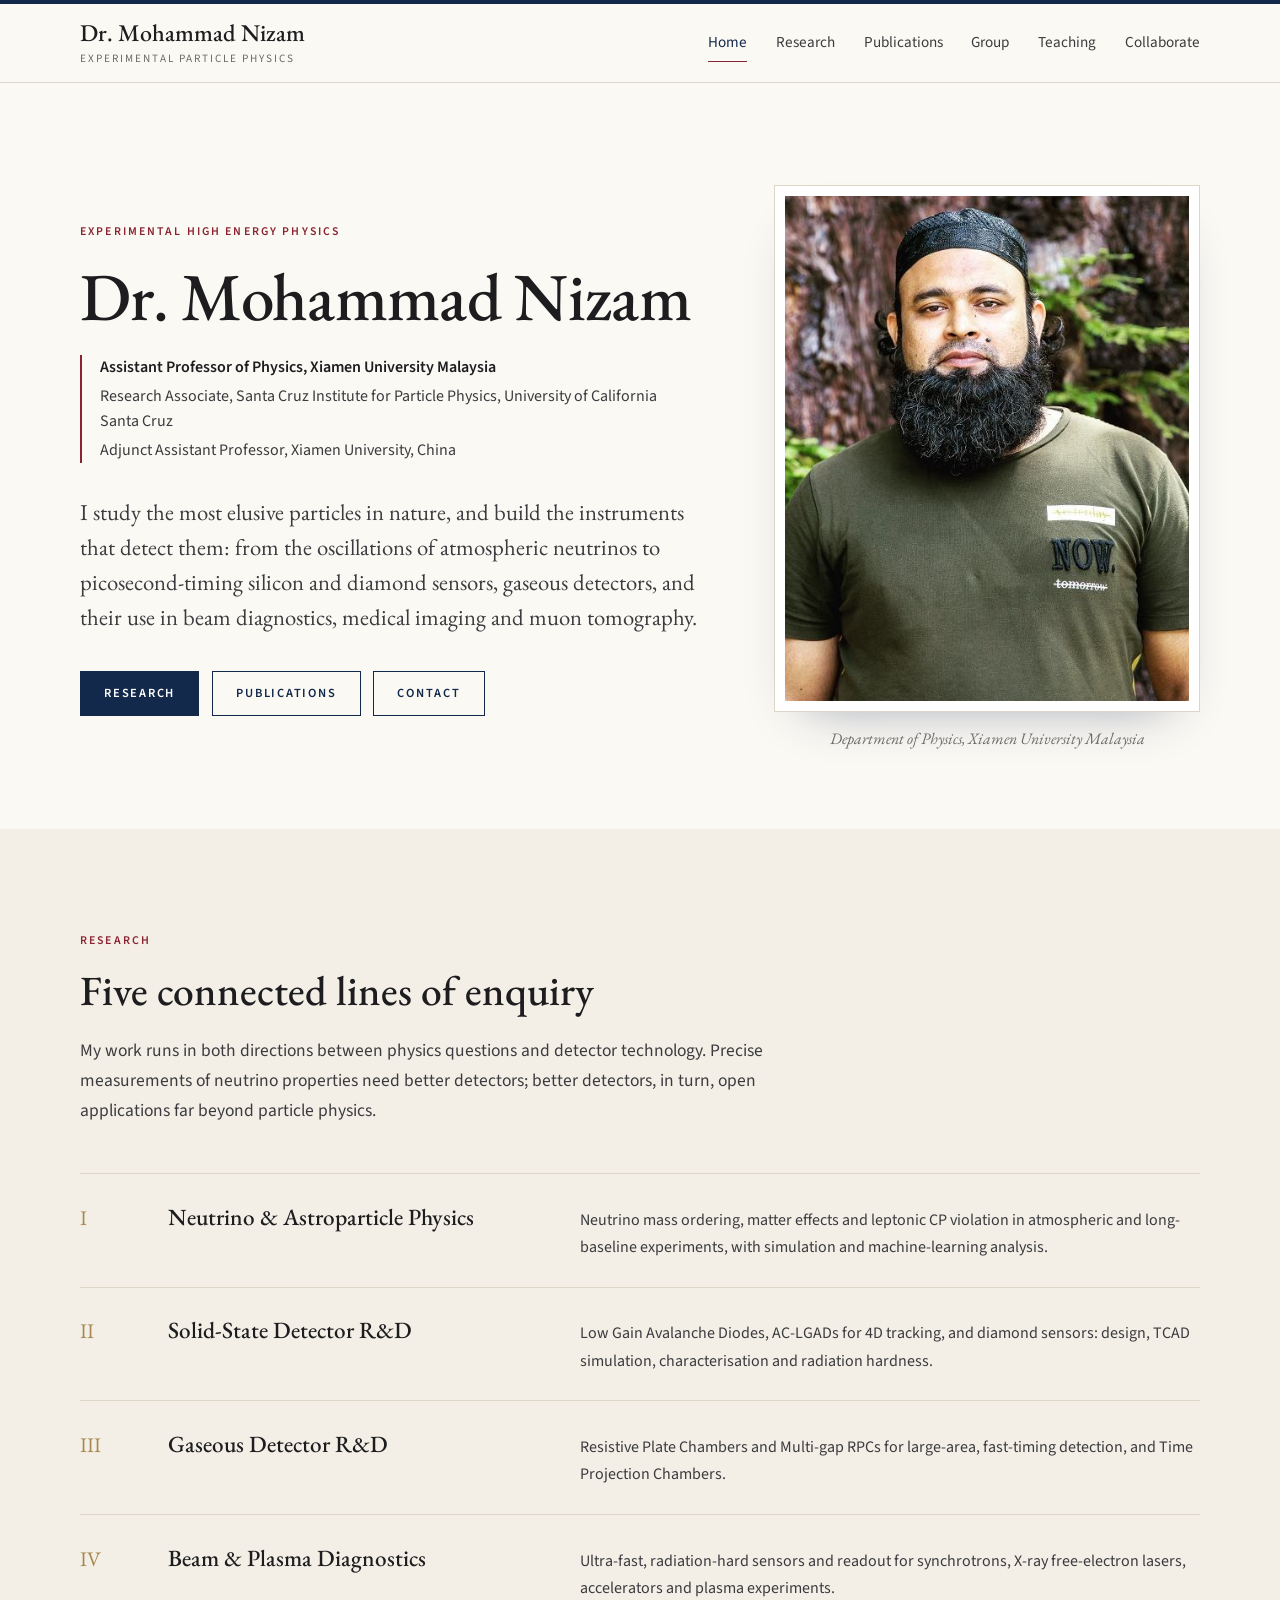
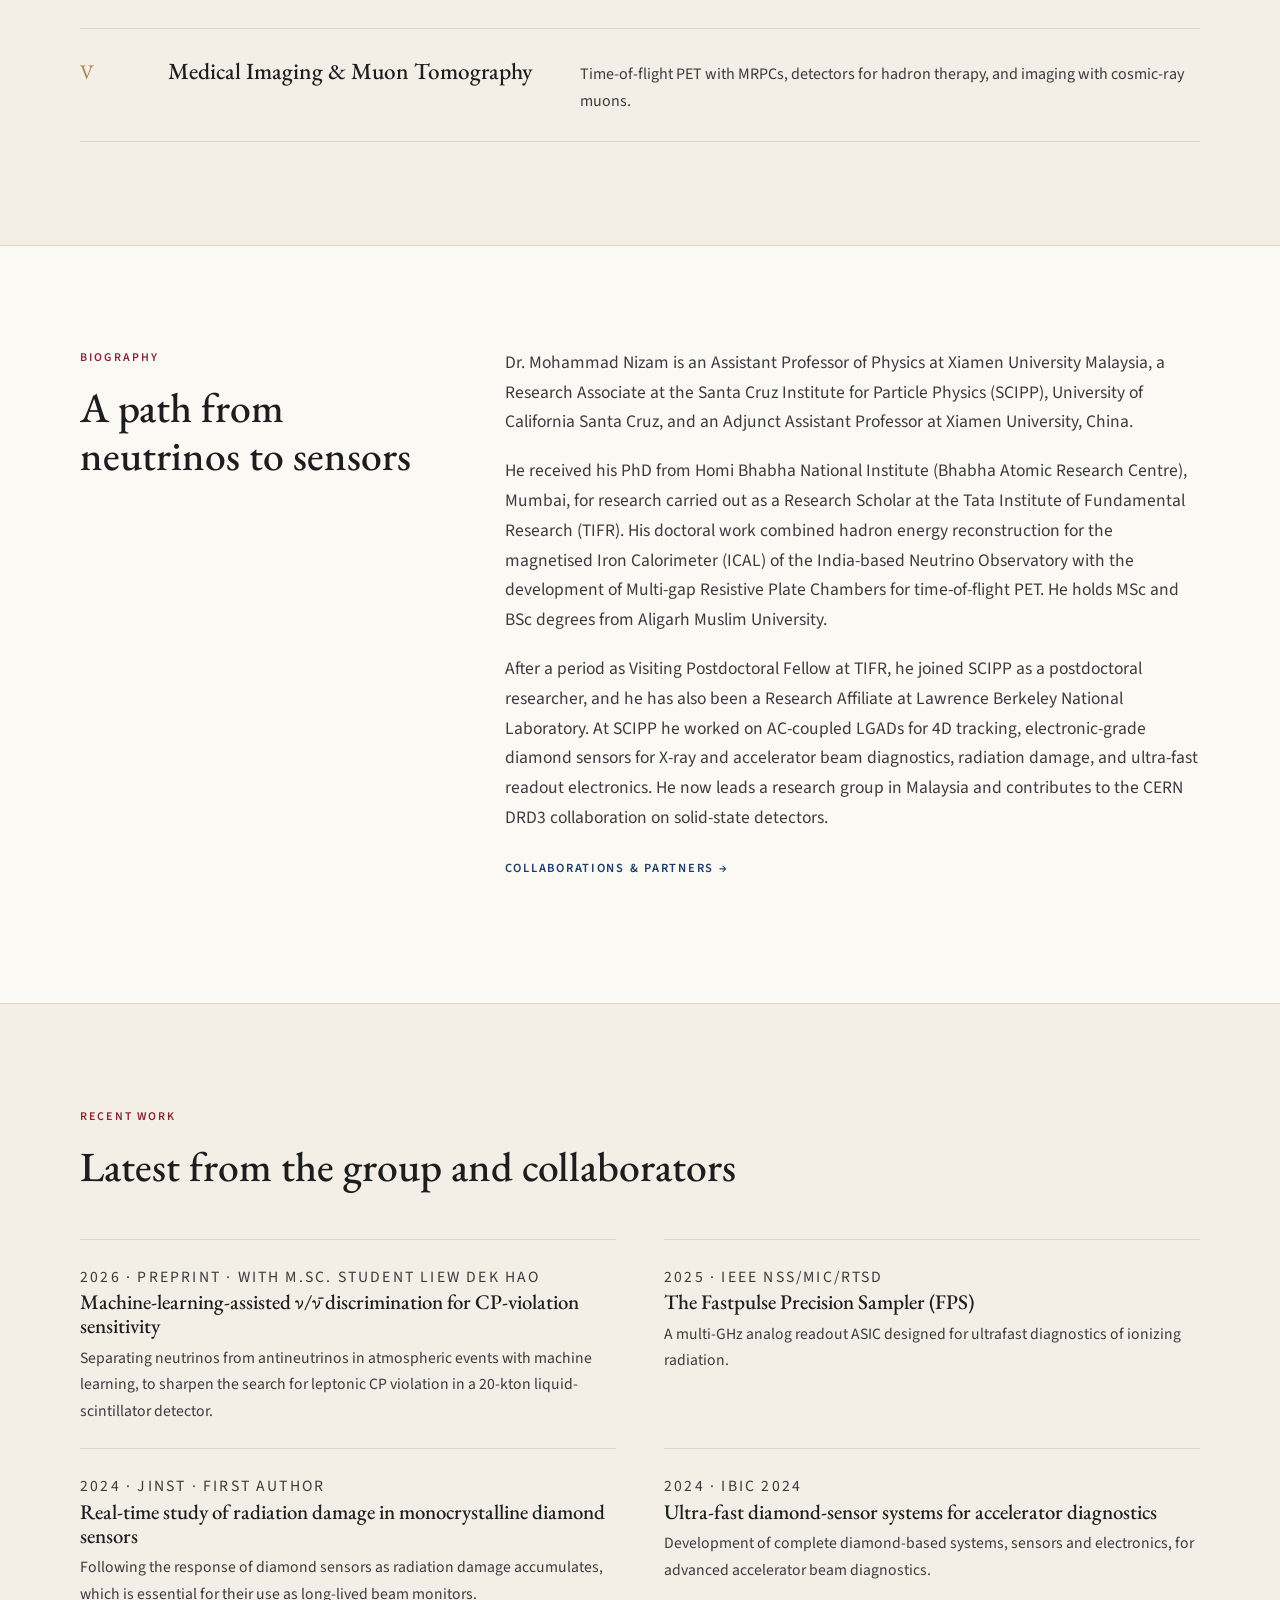
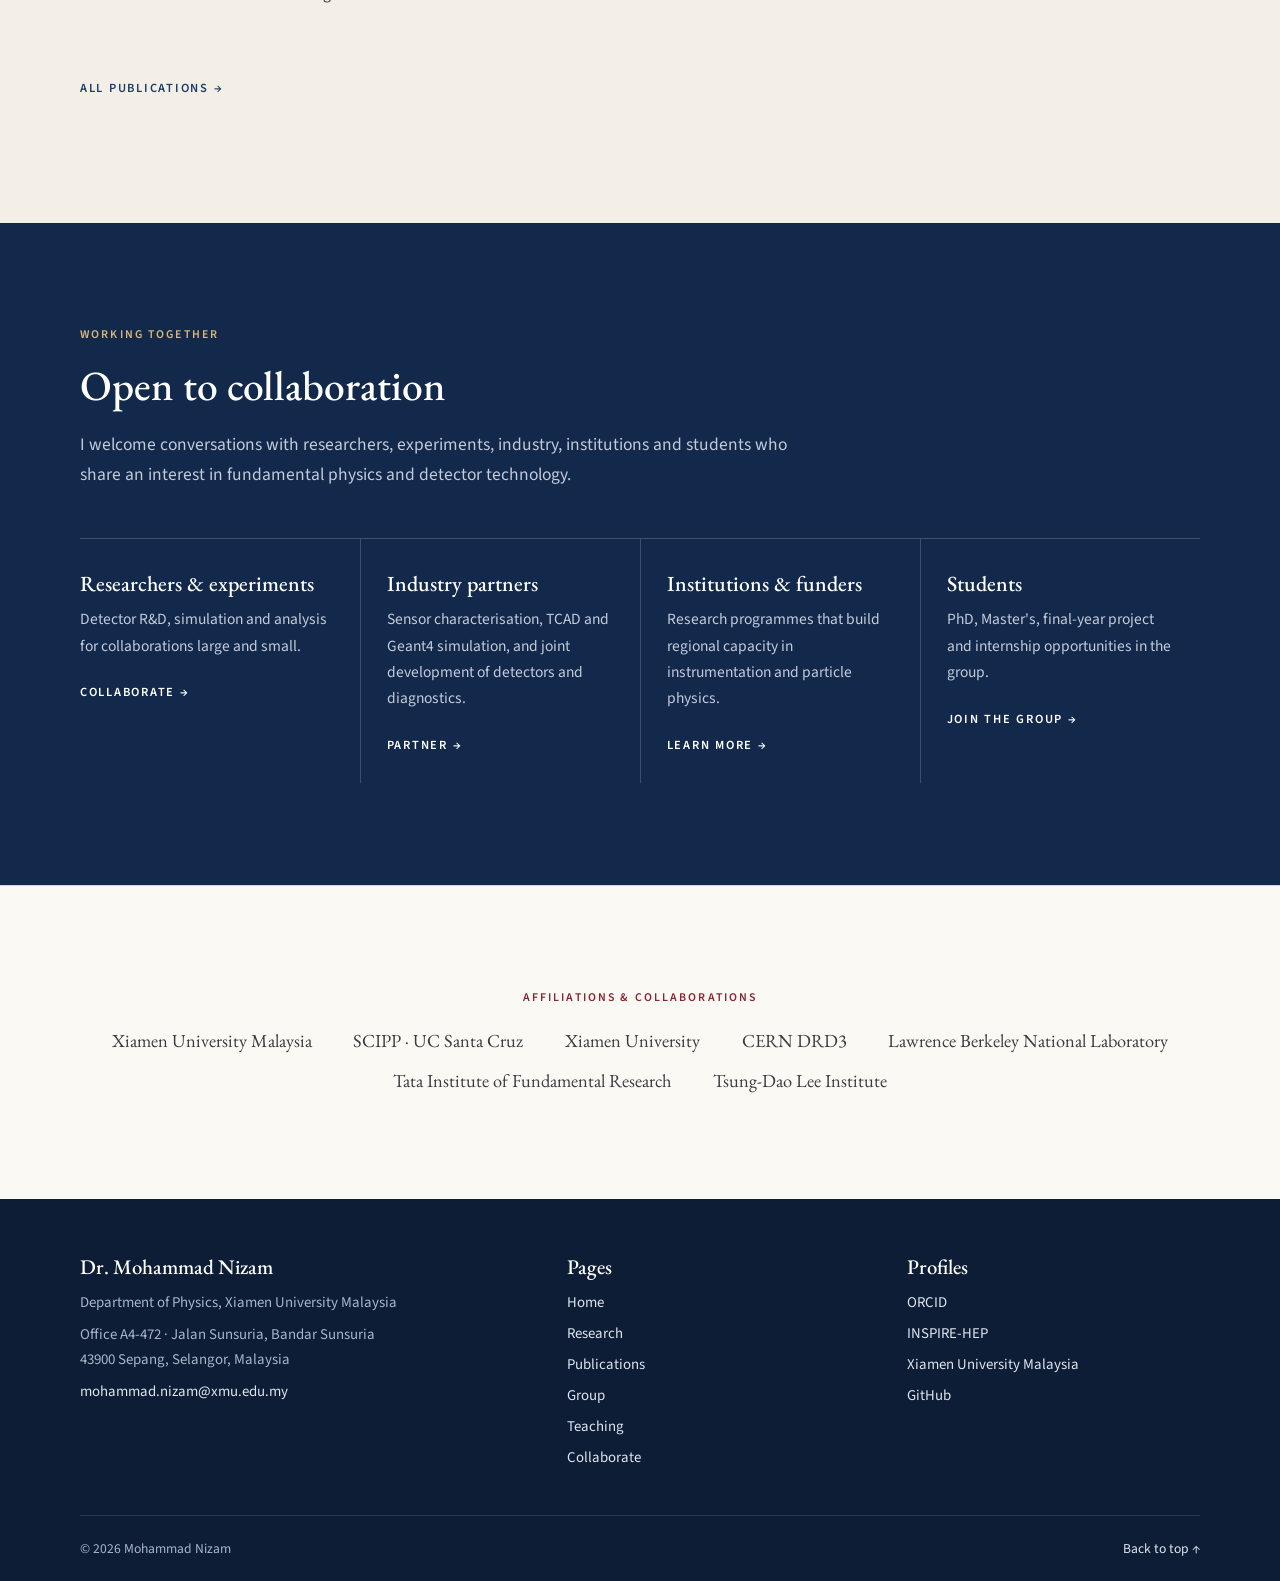
==== commit 1ffda5a3: "Redesign" ====
--- a/index.html
+++ b/index.html
@@ -1,28 +1,24 @@
 <!DOCTYPE html>
-<html lang="en" class="no-js">
+<html lang="en">
 <head>
   <meta charset="utf-8">
-  <script>document.documentElement.className="js";</script>
   <meta name="viewport" content="width=device-width, initial-scale=1">
-  <title>Mohammad Nizam — Particle Physicist | Xiamen University Malaysia</title>
-  <meta name="description" content="Dr. Mohammad Nizam is an Assistant Professor of Physics at Xiamen University Malaysia working on neutrino oscillations, ultra-fast silicon and diamond detectors (LGADs), resistive plate chambers and medical imaging.">
-  <meta name="author" content="Mohammad Nizam">
+  <title>Dr. Mohammad Nizam — Experimental Particle Physicist</title>
+  <meta name="description" content="Dr. Mohammad Nizam, Assistant Professor of Physics at Xiamen University Malaysia and Research Associate at SCIPP, UC Santa Cruz. Neutrino and astroparticle physics, solid-state and gaseous detector R&D, beam and plasma diagnostics, medical imaging.">
+  <meta name="author" content="Dr. Mohammad Nizam">
   <link rel="canonical" href="https://nizamphys.github.io/">
-  <meta name="theme-color" content="#0b1220">
-
+  <meta name="theme-color" content="#13294b">
   <meta property="og:type" content="profile">
-  <meta property="og:title" content="Mohammad Nizam — Particle Physicist">
-  <meta property="og:description" content="Neutrino physics · Detector development · Medical imaging. Assistant Professor, Department of Physics, Xiamen University Malaysia.">
+  <meta property="og:title" content="Dr. Mohammad Nizam — Experimental Particle Physicist">
+  <meta property="og:description" content="Dr. Mohammad Nizam, Assistant Professor of Physics at Xiamen University Malaysia and Research Associate at SCIPP, UC Santa Cruz. Neutrino and astroparticle physics, solid-state and gaseous detector R&D, beam and plasma diagnostics, medical imaging.">
   <meta property="og:url" content="https://nizamphys.github.io/">
   <meta property="og:image" content="https://nizamphys.github.io/assets/img/og-card.jpg">
   <meta name="twitter:card" content="summary_large_image">
-
   <link rel="icon" href="assets/img/favicon.svg" type="image/svg+xml">
   <link rel="preconnect" href="https://fonts.googleapis.com">
   <link rel="preconnect" href="https://fonts.gstatic.com" crossorigin>
-  <link href="https://fonts.googleapis.com/css2?family=Fraunces:opsz,wght@9..144,400;9..144,600;9..144,700&family=Inter:wght@400;500;600&family=JetBrains+Mono:wght@400;500&display=swap" rel="stylesheet">
+  <link href="https://fonts.googleapis.com/css2?family=EB+Garamond:ital,wght@0,400;0,500;0,600;1,400&family=Source+Sans+3:wght@400;600&display=swap" rel="stylesheet">
   <link rel="stylesheet" href="assets/css/style.css">
-
   <script type="application/ld+json">
   {
     "@context": "https://schema.org",
@@ -30,7 +26,11 @@
     "name": "Mohammad Nizam",
     "honorificPrefix": "Dr.",
     "jobTitle": "Assistant Professor of Physics",
-    "worksFor": {"@type": "CollegeOrUniversity", "name": "Xiamen University Malaysia"},
+    "worksFor": [
+      {"@type": "CollegeOrUniversity", "name": "Xiamen University Malaysia"},
+      {"@type": "ResearchOrganization", "name": "Santa Cruz Institute for Particle Physics, University of California Santa Cruz"},
+      {"@type": "CollegeOrUniversity", "name": "Xiamen University"}
+    ],
     "alumniOf": [
       {"@type": "CollegeOrUniversity", "name": "Homi Bhabha National Institute"},
       {"@type": "CollegeOrUniversity", "name": "Aligarh Muslim University"}
@@ -38,389 +38,201 @@
     "email": "mailto:mohammad.nizam@xmu.edu.my",
     "url": "https://nizamphys.github.io/",
     "image": "https://nizamphys.github.io/assets/img/mohammad-nizam.jpg",
-    "sameAs": ["https://github.com/nizamphys", "https://www.xmu.edu.my/staff/mohammad-nizam"],
-    "knowsAbout": ["Neutrino oscillations", "Low Gain Avalanche Diodes", "Diamond sensors", "Resistive Plate Chambers", "Geant4", "TCAD simulation", "Medical imaging"]
+    "identifier": "https://orcid.org/0000-0002-8151-2168",
+    "sameAs": ["https://orcid.org/0000-0002-8151-2168", "https://inspirehep.net/authors/1844203", "https://github.com/nizamphys", "https://www.xmu.edu.my/staff/mohammad-nizam"],
+    "knowsAbout": ["Experimental high energy physics", "Neutrino physics", "Astroparticle physics", "Low Gain Avalanche Diodes", "Diamond sensors", "Resistive Plate Chambers", "Beam diagnostics", "Plasma diagnostics", "Medical imaging", "Muon tomography"]
   }
   </script>
 </head>
 <body>
   <a class="skip" href="#main">Skip to content</a>
-
-  <header class="nav" id="top">
-    <div class="wrap nav__inner">
-      <a href="#top" class="brand" aria-label="Mohammad Nizam, home">
-        <span class="brand__mark">MN</span>
-        <span class="brand__name">Mohammad Nizam</span>
+  <header class="masthead">
+    <div class="wrap masthead__inner">
+      <a class="brand" href="index.html">
+        <span class="brand__name">Dr. Mohammad Nizam</span>
+        <span class="brand__sub">Experimental Particle Physics</span>
       </a>
-      <button class="nav__toggle" aria-label="Open menu" aria-expanded="false" aria-controls="menu">
-        <span></span><span></span>
-      </button>
-      <nav id="menu" class="nav__links" aria-label="Primary">
-        <a href="#about">About</a>
-        <a href="#research">Research</a>
-        <a href="#projects">Projects</a>
-        <a href="#publications">Publications</a>
-        <a href="#experience">Experience</a>
-        <a href="#contact" class="nav__cta">Contact</a>
+      <button class="nav__toggle" aria-expanded="false" aria-controls="nav">Menu</button>
+      <nav id="nav" class="nav" aria-label="Main">
+        <a href="index.html" aria-current="page">Home</a>
+        <a href="research.html">Research</a>
+        <a href="publications.html">Publications</a>
+        <a href="group.html">Group</a>
+        <a href="teaching.html">Teaching</a>
+        <a href="collaborate.html">Collaborate</a>
       </nav>
     </div>
   </header>
-
   <main id="main">
-    <!-- HERO -->
     <section class="hero">
-      <canvas id="waves" aria-hidden="true"></canvas>
       <div class="wrap hero__grid">
-        <div class="hero__text reveal">
-          <p class="eyebrow">Assistant Professor · Department of Physics · Xiamen University Malaysia</p>
-          <h1>Mohammad&nbsp;Nizam<span class="dot">.</span></h1>
-          <p class="hero__lede">Experimental and phenomenological particle physicist. I study how neutrinos change flavour on their way through the Earth, and I build the fast, radiation-hard sensors that detect them — and that are now finding their way into X-ray light sources and medical imaging.</p>
-          <ul class="tags" aria-label="Research areas">
-            <li>Neutrino oscillations</li>
-            <li>LGAD &amp; diamond sensors</li>
-            <li>RPC / MRPC detectors</li>
-            <li>Geant4 &amp; TCAD simulation</li>
-            <li>Medical imaging</li>
+        <div>
+          <span class="label">Experimental High Energy Physics</span>
+          <h1>Dr. Mohammad Nizam</h1>
+          <ul class="hero__roles">
+            <li>Assistant Professor of Physics, Xiamen University Malaysia</li>
+            <li>Research Associate, Santa Cruz Institute for Particle Physics, University of California Santa Cruz</li>
+            <li>Adjunct Assistant Professor, Xiamen University, China</li>
           </ul>
-          <div class="hero__actions">
-            <a class="btn btn--primary" href="#research">Explore my research</a>
-            <a class="btn btn--ghost" href="#publications">Publications</a>
-            <a class="btn btn--ghost" href="mailto:mohammad.nizam@xmu.edu.my">Email me</a>
-          </div>
-        </div>
-        <figure class="hero__portrait reveal">
-          <div class="hero__photo"><img src="assets/img/mohammad-nizam.jpg" width="598" height="598" alt="Portrait of Dr. Mohammad Nizam"></div>
-          <figcaption><span class="mono">PhD, HBNI · Postdoc, SCIPP–UC Santa Cruz</span></figcaption>
+          <p class="hero__statement">I study the most elusive particles in nature, and build the instruments that detect them: from the oscillations of atmospheric neutrinos to picosecond-timing silicon and diamond sensors, gaseous detectors, and their use in beam diagnostics, medical imaging and muon tomography.</p>
+          <div class="actions">
+            <a class="btn btn--solid" href="research.html">Research</a>
+            <a class="btn btn--line" href="publications.html">Publications</a>
+            <a class="btn btn--line" href="collaborate.html#contact">Contact</a>
+          </div>
+        </div>
+        <figure class="hero__portrait">
+          <div class="frame"><img src="assets/img/mohammad-nizam.jpg" width="598" height="598" alt="Portrait of Dr. Mohammad Nizam"></div>
+          <figcaption>Department of Physics, Xiamen University Malaysia</figcaption>
         </figure>
       </div>
-      <div class="wrap stats reveal" aria-label="At a glance">
-        <div><b>10</b><span>selected journal papers</span></div>
-        <div><b>4</b><span>years at SCIPP, UC Santa Cruz</span></div>
-        <div><b>3</b><span>countries: India · USA · Malaysia</span></div>
-        <div><b>2</b><span>pillars: neutrino physics &amp; instrumentation</span></div>
-      </div>
-    </section>
-
-    <!-- ABOUT -->
-    <section id="about" class="section">
-      <div class="wrap two-col">
-        <div class="section__head reveal">
-          <p class="kicker">01 — About</p>
-          <h2>From atmospheric neutrinos to picosecond timing</h2>
-        </div>
-        <div class="prose reveal">
-          <p>I am an Assistant Professor in the Department of Physics at <strong>Xiamen University Malaysia</strong> (since 2024). My work sits where theory meets hardware: I use precision simulation and data analysis to ask what neutrino experiments can learn, and I develop and characterise the detectors that make those measurements possible.</p>
-          <p>I earned my <strong>PhD in High Energy Physics from Homi Bhabha National Institute</strong> (2020), working at the <strong>Tata Institute of Fundamental Research</strong> on the physics potential of the magnetised Iron Calorimeter (ICAL) proposed for the <strong>India-based Neutrino Observatory (INO)</strong> — from hadron energy reconstruction in Geant4 to the discrimination of matter-modified versus vacuum oscillations and the tension between T2K and NOνA data.</p>
-          <p>From 2020 to 2024 I was a postdoctoral fellow at the <strong>Santa Cruz Institute for Particle Physics (SCIPP), UC Santa Cruz</strong>, one of the leading groups in ultra-fast silicon detectors. There I worked on AC-coupled Low Gain Avalanche Diodes, electronic-grade diamond sensors for extreme environments, X-ray detection at synchrotron light sources, front-end ASIC testing, and beam diagnostics for the Isotope Production Facility at Los Alamos National Laboratory.</p>
-          <p>I enjoy teaching physics, mentoring students into research, and building collaborations across particle physics, accelerator science and medical physics. Prospective students and collaborators are welcome to get in touch.</p>
-        </div>
-      </div>
-    </section>
-
-    <!-- RESEARCH -->
-    <section id="research" class="section section--tint">
-      <div class="wrap">
-        <div class="section__head reveal">
-          <p class="kicker">02 — Research</p>
-          <h2>Two pillars, one question: what are neutrinos telling us?</h2>
-        </div>
-        <div class="pillars">
-          <article class="pillar reveal">
-            <div class="pillar__icon" aria-hidden="true">
-              <svg viewBox="0 0 48 48"><path d="M2 24c5.5-12 11-12 16.5 0s11 12 16.5 0 9-10 11-6" fill="none" stroke="currentColor" stroke-width="2.5" stroke-linecap="round"/><path d="M2 24c5.5 9 11 9 16.5 0s11-9 16.5 0 9 8 11 4" fill="none" stroke="currentColor" stroke-width="2" stroke-linecap="round" opacity=".45"/></svg>
-            </div>
-            <h3>Particle &amp; neutrino physics</h3>
-            <p>Phenomenology and simulation for atmospheric and long-baseline neutrino experiments, and the open questions of the Standard Model.</p>
-            <ul class="ticks">
-              <li>Neutrino mass hierarchy (ordering)</li>
-              <li>Absolute neutrino mass measurement</li>
-              <li>Matter effects in neutrino oscillations</li>
-              <li>CP violation in the lepton sector</li>
-              <li>Neutrinoless double beta decay</li>
-              <li>Dark matter searches</li>
-            </ul>
-          </article>
-          <article class="pillar reveal">
-            <div class="pillar__icon" aria-hidden="true">
-              <svg viewBox="0 0 48 48"><rect x="6" y="10" width="36" height="28" rx="3" fill="none" stroke="currentColor" stroke-width="2.5"/><path d="M6 20h36M6 28h36M18 10v28M30 10v28" stroke="currentColor" stroke-width="1.5" opacity=".45"/><circle cx="24" cy="24" r="3.5" fill="currentColor"/></svg>
-            </div>
-            <h3>Instrumentation &amp; simulation</h3>
-            <p>Development, simulation and testing of fast, precise and radiation-hard detectors — and their transfer to applications beyond particle physics.</p>
-            <ul class="ticks">
-              <li>Low Gain Avalanche Diodes (LGADs, AC-LGADs)</li>
-              <li>Diamond-based sensors</li>
-              <li>Resistive Plate Chambers &amp; MRPCs</li>
-              <li>Time Projection Chambers</li>
-              <li>Accelerator beam diagnostics &amp; DAQ systems</li>
-              <li>Medical imaging, hadron therapy, muon tomography</li>
-            </ul>
-          </article>
-        </div>
-      </div>
-    </section>
-
-    <!-- PROJECTS -->
-    <section id="projects" class="section">
-      <div class="wrap">
-        <div class="section__head reveal">
-          <p class="kicker">03 — Selected projects</p>
-          <h2>Research experience</h2>
-        </div>
-        <div class="cards">
-          <article class="card reveal">
-            <p class="card__meta mono">SCIPP · UC Santa Cruz</p>
-            <h3>Electronic-grade diamond sensors for extreme environments</h3>
-            <p>Characterising single-crystal diamond detectors as high-flux, high-rate, radiation-hard pass-through diagnostics for synchrotron and next-generation X-ray free-electron laser beams.</p>
-            <ul class="chips"><li>Diamond</li><li>X-ray FEL</li><li>Beam diagnostics</li></ul>
-          </article>
-          <article class="card reveal">
-            <p class="card__meta mono">SCIPP · UC Santa Cruz</p>
-            <h3>TCAD simulation of charge collection in LGADs &amp; diamond</h3>
-            <p>Device-level TCAD modelling of gain, charge collection and signal formation in LGAD and diamond sensors, validated against laser TCT and test-beam measurements.</p>
-            <ul class="chips"><li>TCAD</li><li>LGAD</li><li>Signal formation</li></ul>
-          </article>
-          <article class="card reveal">
-            <p class="card__meta mono">SCIPP · UC Santa Cruz</p>
-            <h3>AC-LGADs for 4D tracking</h3>
-            <p>Signal sharing and long-distance signal propagation in AC-coupled LGADs (resistive silicon detectors) with strip readout — studying the roles of strip length, pitch, N<sup>+</sup> resistivity and coupling for future 4D trackers such as those at the Electron-Ion Collider.</p>
-            <ul class="chips"><li>AC-LGAD</li><li>Laser TCT</li><li>Test beam</li></ul>
-          </article>
-          <article class="card reveal">
-            <p class="card__meta mono">Los Alamos National Laboratory</p>
-            <h3>SWIM — Submerged Wireless Imaging Monitor</h3>
-            <p>A submerged, wireless beam-imaging monitor for beam diagnostics at the Isotope Production Facility, enabling in-situ monitoring of the proton beam that produces medical isotopes.</p>
-            <ul class="chips"><li>Accelerator</li><li>Isotopes</li><li>Imaging</li></ul>
-          </article>
-          <article class="card reveal">
-            <p class="card__meta mono">TIFR · INO</p>
-            <h3>Multi-gap RPCs for Time-of-Flight PET</h3>
-            <p>Feasibility study of six-gap Multi-gap Resistive Plate Chambers as a low-cost, large-area, fast-timing alternative to crystals for time-of-flight Positron Emission Tomography.</p>
-            <ul class="chips"><li>MRPC</li><li>TOF-PET</li><li>Medical physics</li></ul>
-          </article>
-          <article class="card reveal">
-            <p class="card__meta mono">TIFR · INO-ICAL</p>
-            <h3>Hadron energy reconstruction in atmospheric neutrino events</h3>
-            <p>Geant4 simulation of hadron showers in the 50 kton magnetised Iron Calorimeter and a procedure to estimate hadron energy from hit multiplicity — improving neutrino energy reconstruction for oscillation analyses.</p>
-            <ul class="chips"><li>Geant4</li><li>ICAL</li><li>Calorimetry</li></ul>
-          </article>
-        </div>
-      </div>
-    </section>
-
-    <!-- PUBLICATIONS -->
-    <section id="publications" class="section section--tint">
-      <div class="wrap">
-        <div class="section__head section__head--row reveal">
-          <div>
-            <p class="kicker">04 — Publications</p>
-            <h2>Selected publications</h2>
-          </div>
-          <div class="filters" role="group" aria-label="Filter publications">
-            <button class="filter is-active" data-filter="all" aria-pressed="true">All</button>
-            <button class="filter" data-filter="neutrino" aria-pressed="false">Neutrino physics</button>
-            <button class="filter" data-filter="instrumentation" aria-pressed="false">Instrumentation</button>
-            <button class="filter" data-filter="medical" aria-pressed="false">Medical imaging</button>
-          </div>
-        </div>
-
-        <ol class="pubs" reversed>
-          <li class="pub reveal" data-cat="instrumentation">
-            <span class="pub__year">2024</span>
-            <div>
-              <h3>Long-distance signal propagation in AC-LGAD</h3>
-              <p class="pub__authors">C. Bishop, A. Das, J. Ding, M. Gignac, F. Martinez-McKinney, S. M. Mazza, A. Molnar, N. Nagel, <b>M. Nizam</b>, J. Ott, H. F.-W. Sadrozinski, B. Schumm, A. Seiden, T. Shin, A. Summerell, M. Wilder, Y. Zhao</p>
-              <p class="pub__venue"><i>Nucl. Instrum. Meth. A</i> <b>1064</b>, 169478 (2024)</p>
-              <p class="pub__links"><a href="https://doi.org/10.1016/j.nima.2024.169478">DOI</a><a href="https://arxiv.org/abs/2403.01052">arXiv:2403.01052</a></p>
-            </div>
-          </li>
-          <li class="pub reveal" data-cat="instrumentation">
-            <span class="pub__year">2023</span>
-            <div>
-              <h3>Synchrotron light source X-ray detection with Low-Gain Avalanche Diodes</h3>
-              <p class="pub__authors">S. M. Mazza, G. Saito, Y. Zhao, T. Kirkes, N. Yoho, D. Yerdea, N. Nagel, J. Ott, <b>M. Nizam</b>, et al.</p>
-              <p class="pub__venue"><i>Journal of Instrumentation</i> <b>18</b>, P10006 (2023)</p>
-              <p class="pub__links"><a href="https://doi.org/10.1088/1748-0221/18/10/P10006">DOI</a></p>
-            </div>
-          </li>
-          <li class="pub reveal" data-cat="instrumentation">
-            <span class="pub__year">2023</span>
-            <div>
-              <h3>Development of diamond-based diagnostics for next-generation XFELs</h3>
-              <p class="pub__authors">R. Padilla, … <b>M. Nizam</b>, et al.</p>
-              <p class="pub__venue"><i>Nucl. Instrum. Meth. A</i> <b>1057</b>, 168763 (2023)</p>
-              <p class="pub__links"><a href="https://scholar.google.com/scholar?q=%22Development+of+diamond-based+diagnostics+for+next-generation+XFELs%22">Find paper</a></p>
-            </div>
-          </li>
-          <li class="pub reveal" data-cat="instrumentation">
-            <span class="pub__year">2023</span>
-            <div>
-              <h3>Investigation of signal characteristics and charge sharing in AC-LGADs with laser and test beam measurements</h3>
-              <p class="pub__authors">J. Ott, S. Letts, A. Molnar, E. Ryan, M. Wong, S. M. Mazza, <b>M. Nizam</b>, H. F.-W. Sadrozinski, B. Schumm, A. Seiden, et al.</p>
-              <p class="pub__venue"><i>Nucl. Instrum. Meth. A</i> <b>1045</b>, 167541 (2023)</p>
-              <p class="pub__links"><a href="https://doi.org/10.1016/j.nima.2022.167541">DOI</a><a href="https://www.osti.gov/biblio/1913808">OSTI</a></p>
-            </div>
-          </li>
-          <li class="pub reveal" data-cat="instrumentation">
-            <span class="pub__year">2023</span>
-            <div>
-              <h3>First test results of the trans-impedance amplifier stage of the ultra-fast HPSoC ASIC</h3>
-              <p class="pub__authors">C. Chock, … <b>M. Nizam</b>, et al.</p>
-              <p class="pub__venue"><i>Journal of Instrumentation</i> <b>18</b>, C02016 (2023)</p>
-              <p class="pub__links"><a href="https://doi.org/10.1088/1748-0221/18/02/C02016">DOI</a></p>
-            </div>
-          </li>
-          <li class="pub reveal" data-cat="instrumentation">
-            <span class="pub__year">2022</span>
-            <div>
-              <h3>Use of diamond sensors for a high-flux, high-rate X-ray pass-through diagnostic</h3>
-              <p class="pub__authors">J. Bohon, … <b>M. Nizam</b>, et al.</p>
-              <p class="pub__venue"><i>J. Synchrotron Radiation</i> <b>29</b>(3), 595–601 (2022)</p>
-              <p class="pub__links"><a href="https://scholar.google.com/scholar?q=%22Use+of+diamond+sensors+for+a+high-flux%2C+high-rate+X-ray+pass-through+diagnostic%22">Find paper</a></p>
-            </div>
-          </li>
-          <li class="pub reveal" data-cat="neutrino">
-            <span class="pub__year">2020</span>
-            <div>
-              <h3>Matter vs vacuum oscillations in atmospheric neutrinos</h3>
-              <p class="pub__authors">J. Datta, <b>M. Nizam</b>, A. Ajmi, S. Uma Sankar</p>
-              <p class="pub__venue"><i>Nuclear Physics B</i> <b>961</b>, 115251 (2020)</p>
-              <p class="pub__note">Shows that ICAL at INO can discriminate matter-modified from vacuum oscillations at 3σ in ten years, for either mass ordering.</p>
-              <p class="pub__links"><a href="https://arxiv.org/abs/1907.08966">arXiv:1907.08966</a></p>
-            </div>
-          </li>
-          <li class="pub reveal" data-cat="neutrino">
-            <span class="pub__year">2020</span>
-            <div>
-              <h3>Hadron energy estimation from atmospheric neutrino events</h3>
-              <p class="pub__authors"><b>M. Nizam</b>, S. Uma Sankar</p>
-              <p class="pub__venue"><i>Pramana – J. Phys.</i> <b>94</b>, 118 (2020)</p>
-              <p class="pub__links"><a href="https://arxiv.org/abs/1907.04313">arXiv:1907.04313</a></p>
-            </div>
-          </li>
-          <li class="pub reveal" data-cat="neutrino">
-            <span class="pub__year">2019</span>
-            <div>
-              <h3>Tensions between the appearance data of T2K and NOνA</h3>
-              <p class="pub__authors"><b>M. Nizam</b>, S. Bharti, S. Prakash, U. Rahaman, S. Uma Sankar</p>
-              <p class="pub__venue"><i>Mod. Phys. Lett. A</i> <b>35</b>(06) (2019)</p>
-              <p class="pub__note">Identifies the ν<sub>e</sub> appearance channel as the origin of the T2K–NOνA disagreement on δ<sub>CP</sub>, and performs a combined fit.</p>
-              <p class="pub__links"><a href="https://arxiv.org/abs/1811.01210">arXiv:1811.01210</a></p>
-            </div>
-          </li>
-          <li class="pub reveal" data-cat="medical">
-            <span class="pub__year">2019</span>
-            <div>
-              <h3>Feasibility study for Time-of-Flight PET imaging based on six-gap MRPC</h3>
-              <p class="pub__authors"><b>M. Nizam</b>, et al.</p>
-              <p class="pub__venue"><i>Journal of Instrumentation</i> <b>14</b>, C09010 (2019)</p>
-              <p class="pub__links"><a href="https://doi.org/10.1088/1748-0221/14/09/C09010">DOI</a></p>
-            </div>
-          </li>
+    </section>
+
+    <section class="section section--alt">
+      <div class="wrap">
+        <div class="section__intro">
+          <span class="label">Research</span>
+          <h2>Five connected lines of enquiry</h2>
+          <p>My work runs in both directions between physics questions and detector technology. Precise measurements of neutrino properties need better detectors; better detectors, in turn, open applications far beyond particle physics.</p>
+        </div>
+        <ol class="themes">
+          <li><h3><a href="research.html#neutrino">Neutrino &amp; Astroparticle Physics</a></h3><p>Neutrino mass ordering, matter effects and leptonic CP violation in atmospheric and long-baseline experiments, with simulation and machine-learning analysis.</p></li>
+          <li><h3><a href="research.html#solid-state">Solid-State Detector R&amp;D</a></h3><p>Low Gain Avalanche Diodes, AC-LGADs for 4D tracking, and diamond sensors: design, TCAD simulation, characterisation and radiation hardness.</p></li>
+          <li><h3><a href="research.html#gaseous">Gaseous Detector R&amp;D</a></h3><p>Resistive Plate Chambers and Multi-gap RPCs for large-area, fast-timing detection, and Time Projection Chambers.</p></li>
+          <li><h3><a href="research.html#diagnostics">Beam &amp; Plasma Diagnostics</a></h3><p>Ultra-fast, radiation-hard sensors and readout for synchrotrons, X-ray free-electron lasers, accelerators and plasma experiments.</p></li>
+          <li><h3><a href="research.html#imaging">Medical Imaging &amp; Muon Tomography</a></h3><p>Time-of-flight PET with MRPCs, detectors for hadron therapy, and imaging with cosmic-ray muons.</p></li>
         </ol>
-        <p class="more reveal">Full and up-to-date list:
-          <a href="https://inspirehep.net/literature?q=a%20Mohammad%20Nizam">INSPIRE-HEP</a> ·
-          <a href="https://arxiv.org/search/?query=Nizam%2C+Mohammad&amp;searchtype=author">arXiv</a> ·
-          <a href="https://scholar.google.com/scholar?q=author%3A%22Mohammad+Nizam%22+physics">Google Scholar</a>
-        </p>
-
-        <div class="talks reveal">
-          <h3>Conference contributions</h3>
-          <ul>
-            <li><b>Matter vs vacuum oscillations in atmospheric neutrinos</b> — ICHEP 2020 (talk, virtual) and Neutrino 2020 (poster), presented by J. Datta; co-authored with A. Ajmi and S. Uma Sankar.</li>
-            <li><b>Long-distance signal propagation in AC-LGAD</b> — 13th Hiroshima Symposium (HSTD13), Vancouver, 2023; SCIPP group talk (co-author).</li>
-            <li><b>AC-LGAD signal characteristics and charge sharing</b> — Pixel 2022; SCIPP group talk (co-author).</li>
-          </ul>
-        </div>
-      </div>
-    </section>
-
-    <!-- EXPERIENCE + EDUCATION -->
-    <section id="experience" class="section">
-      <div class="wrap two-col two-col--even">
-        <div class="reveal">
-          <p class="kicker">05 — Experience</p>
-          <h2>Positions</h2>
-          <ol class="timeline">
-            <li>
-              <span class="timeline__when mono">2024 — present</span>
-              <h3>Assistant Professor</h3>
-              <p>Department of Physics, Xiamen University Malaysia, Sepang, Selangor</p>
-            </li>
-            <li>
-              <span class="timeline__when mono">2020 — 2024</span>
-              <h3>Postdoctoral Fellow</h3>
-              <p>Santa Cruz Institute for Particle Physics (SCIPP), University of California Santa Cruz, USA</p>
-            </li>
-            <li>
-              <span class="timeline__when mono">2019 — 2020</span>
-              <h3>Visiting Researcher</h3>
-              <p>Tata Institute of Fundamental Research (TIFR), Mumbai, India</p>
-            </li>
-          </ol>
-        </div>
-        <div class="reveal">
-          <p class="kicker">06 — Education</p>
-          <h2>Degrees</h2>
-          <ol class="timeline">
-            <li>
-              <span class="timeline__when mono">2020</span>
-              <h3>PhD, High Energy Physics</h3>
-              <p>Homi Bhabha National Institute (HBNI), India — research at TIFR on the India-based Neutrino Observatory</p>
-            </li>
-            <li>
-              <span class="timeline__when mono">2010</span>
-              <h3>MSc, Atomic &amp; Molecular Spectroscopy</h3>
-              <p>Aligarh Muslim University, India</p>
-            </li>
-            <li>
-              <span class="timeline__when mono">2008</span>
-              <h3>BSc</h3>
-              <p>Aligarh Muslim University, India</p>
-            </li>
-          </ol>
-        </div>
-      </div>
-      <div class="wrap">
-        <div class="skills reveal">
-          <h3>Tools &amp; techniques</h3>
-          <ul class="chips chips--lg">
-            <li>Geant4</li><li>ROOT</li><li>TCAD</li><li>C++</li><li>Python</li>
-            <li>Laser TCT</li><li>Test-beam campaigns</li><li>CV / IV characterisation</li><li>Fast front-end electronics</li>
-            <li>DAQ systems</li><li>Statistical analysis &amp; fitting</li>
-          </ul>
-        </div>
-      </div>
-    </section>
-
-    <!-- CONTACT -->
-    <section id="contact" class="section section--dark">
-      <div class="wrap contact">
-        <div class="reveal">
-          <p class="kicker kicker--light">07 — Contact</p>
-          <h2>Let’s work together</h2>
-          <p class="contact__lede">I welcome enquiries from prospective research students, collaborators in neutrino physics, detector R&amp;D and medical physics, and anyone curious about particle physics.</p>
-          <a class="btn btn--light" href="mailto:mohammad.nizam@xmu.edu.my">mohammad.nizam@xmu.edu.my</a>
-        </div>
-        <dl class="contact__list reveal">
-          <div><dt>Office</dt><dd>A4-472, Department of Physics</dd></div>
-          <div><dt>Address</dt><dd>Xiamen University Malaysia<br>Jalan Sunsuria, Bandar Sunsuria<br>43900 Sepang, Selangor, Malaysia</dd></div>
-          <div><dt>Profiles</dt><dd>
-            <a href="https://www.xmu.edu.my/staff/mohammad-nizam">XMUM staff page</a><br>
-            <a href="https://github.com/nizamphys">GitHub</a><br>
-            <a href="https://inspirehep.net/literature?q=a%20Mohammad%20Nizam">INSPIRE-HEP</a>
-          </dd></div>
-        </dl>
+      </div>
+    </section>
+
+    <section class="section">
+      <div class="wrap split">
+        <div>
+          <span class="label">Biography</span>
+          <h2>A path from neutrinos to sensors</h2>
+        </div>
+        <div>
+          <p>Dr. Mohammad Nizam is an Assistant Professor of Physics at Xiamen University Malaysia, a Research Associate at the Santa Cruz Institute for Particle Physics (SCIPP), University of California Santa Cruz, and an Adjunct Assistant Professor at Xiamen University, China.</p>
+          <p>He received his PhD from Homi Bhabha National Institute (Bhabha Atomic Research Centre), Mumbai, for research carried out as a Research Scholar at the Tata Institute of Fundamental Research (TIFR). His doctoral work combined hadron energy reconstruction for the magnetised Iron Calorimeter (ICAL) of the India-based Neutrino Observatory with the development of Multi-gap Resistive Plate Chambers for time-of-flight PET. He holds MSc and BSc degrees from Aligarh Muslim University.</p>
+          <p>After a period as Visiting Postdoctoral Fellow at TIFR, he joined SCIPP as a postdoctoral researcher, and he has also been a Research Affiliate at Lawrence Berkeley National Laboratory. At SCIPP he worked on AC-coupled LGADs for 4D tracking, electronic-grade diamond sensors for X-ray and accelerator beam diagnostics, radiation damage, and ultra-fast readout electronics. He now leads a research group in Malaysia and contributes to the CERN DRD3 collaboration on solid-state detectors.</p>
+          <p><a class="more-link" href="collaborate.html">Collaborations &amp; partners</a></p>
+        </div>
+      </div>
+    </section>
+
+    <section class="section section--alt">
+      <div class="wrap">
+        <div class="section__intro">
+          <span class="label">Recent work</span>
+          <h2>Latest from the group and collaborators</h2>
+        </div>
+        <div class="recent">
+          <article>
+            <p class="meta">2026 · Preprint · with M.Sc. student Liew Dek Hao</p>
+            <h3><a href="https://arxiv.org/abs/2611.11474">Machine-learning-assisted ν/ν̄ discrimination for CP-violation sensitivity</a></h3>
+            <p>Separating neutrinos from antineutrinos in atmospheric events with machine learning, to sharpen the search for leptonic CP violation in a 20-kton liquid-scintillator detector.</p>
+          </article>
+          <article>
+            <p class="meta">2025 · IEEE NSS/MIC/RTSD</p>
+            <h3><a href="https://doi.org/10.1109/nss/mic/rtsd57106.2025.11287267">The Fastpulse Precision Sampler (FPS)</a></h3>
+            <p>A multi-GHz analog readout ASIC designed for ultrafast diagnostics of ionizing radiation.</p>
+          </article>
+          <article>
+            <p class="meta">2024 · JINST · First author</p>
+            <h3><a href="https://doi.org/10.1088/1748-0221/19/09/P09018">Real-time study of radiation damage in monocrystalline diamond sensors</a></h3>
+            <p>Following the response of diamond sensors as radiation damage accumulates, which is essential for their use as long-lived beam monitors.</p>
+          </article>
+          <article>
+            <p class="meta">2024 · IBIC 2024</p>
+            <h3><a href="https://doi.org/10.18429/JACoW-IBIC2024-FRBI1">Ultra-fast diamond-sensor systems for accelerator diagnostics</a></h3>
+            <p>Development of complete diamond-based systems, sensors and electronics, for advanced accelerator beam diagnostics.</p>
+          </article>
+        </div>
+        <p class="section__foot"><a class="more-link" href="publications.html">All publications</a></p>
+      </div>
+    </section>
+
+    <section class="section section--navy">
+      <div class="wrap">
+        <div class="section__intro">
+          <span class="label">Working together</span>
+          <h2>Open to collaboration</h2>
+          <p>I welcome conversations with researchers, experiments, industry, institutions and students who share an interest in fundamental physics and detector technology.</p>
+        </div>
+        <div class="audiences">
+          <div>
+            <h3>Researchers &amp; experiments</h3>
+            <p>Detector R&amp;D, simulation and analysis for collaborations large and small.</p>
+            <a class="more-link" href="collaborate.html#experiments">Collaborate</a>
+          </div>
+          <div>
+            <h3>Industry partners</h3>
+            <p>Sensor characterisation, TCAD and Geant4 simulation, and joint development of detectors and diagnostics.</p>
+            <a class="more-link" href="collaborate.html#industry">Partner</a>
+          </div>
+          <div>
+            <h3>Institutions &amp; funders</h3>
+            <p>Research programmes that build regional capacity in instrumentation and particle physics.</p>
+            <a class="more-link" href="collaborate.html#funders">Learn more</a>
+          </div>
+          <div>
+            <h3>Students</h3>
+            <p>PhD, Master's, final-year project and internship opportunities in the group.</p>
+            <a class="more-link" href="group.html#join">Join the group</a>
+          </div>
+        </div>
+      </div>
+    </section>
+
+    <section class="section">
+      <div class="wrap">
+        <span class="label" style="text-align:center">Affiliations &amp; collaborations</span>
+        <ul class="affils" aria-label="Affiliations and collaborations">
+          <li>Xiamen University Malaysia</li>
+          <li>SCIPP · UC Santa Cruz</li>
+          <li>Xiamen University</li>
+          <li>CERN DRD3</li>
+          <li>Lawrence Berkeley National Laboratory</li>
+          <li>Tata Institute of Fundamental Research</li>
+          <li>Tsung-Dao Lee Institute</li>
+        </ul>
       </div>
     </section>
   </main>
-
   <footer class="footer">
-    <div class="wrap footer__inner">
-      <p>© <span id="year">2026</span> Mohammad Nizam</p>
-      <a href="#top">Back to top ↑</a>
+    <div class="wrap footer__grid">
+      <div>
+        <h4>Dr. Mohammad Nizam</h4>
+        <p>Department of Physics, Xiamen University Malaysia</p>
+        <p>Office A4-472 · Jalan Sunsuria, Bandar Sunsuria<br>43900 Sepang, Selangor, Malaysia</p>
+        <p><a href="mailto:mohammad.nizam@xmu.edu.my">mohammad.nizam@xmu.edu.my</a></p>
+      </div>
+      <div>
+        <h4>Pages</h4>
+        <ul>
+          <li><a href="index.html">Home</a></li>
+          <li><a href="research.html">Research</a></li>
+          <li><a href="publications.html">Publications</a></li>
+          <li><a href="group.html">Group</a></li>
+          <li><a href="teaching.html">Teaching</a></li>
+          <li><a href="collaborate.html">Collaborate</a></li>
+        </ul>
+      </div>
+      <div>
+        <h4>Profiles</h4>
+        <ul>
+          <li><a href="https://orcid.org/0000-0002-8151-2168">ORCID</a></li>
+          <li><a href="https://inspirehep.net/authors/1844203">INSPIRE-HEP</a></li>
+          <li><a href="https://www.xmu.edu.my/staff/mohammad-nizam">Xiamen University Malaysia</a></li>
+          <li><a href="https://github.com/nizamphys">GitHub</a></li>
+        </ul>
+      </div>
+    </div>
+    <div class="wrap footer__base">
+      <span>&copy; <span id="year">2026</span> Mohammad Nizam</span>
+      <a href="#main">Back to top &uarr;</a>
     </div>
   </footer>
-
   <script src="assets/js/main.js" defer></script>
 </body>
 </html>
--- a/assets/css/style.css
+++ b/assets/css/style.css
@@ -1,250 +1,290 @@
 /* ==========================================================
-   Mohammad Nizam — personal academic site
-   Plain CSS, no build step. Works on GitHub Pages as-is.
+   Dr. Mohammad Nizam — academic website
+   Classic, typographic design. Plain CSS, no build step needed.
    ========================================================== */
 
 :root {
-  --ink: #0b1220;
-  --ink-2: #1c2638;
-  --muted: #5a6577;
-  --line: #e3e6ec;
-  --paper: #fbfaf7;
-  --tint: #f2f0ea;
-  --accent: #d97a1e;      /* amber: Cherenkov-ish warmth */
-  --accent-2: #2f6fd6;    /* blue: muon/neutrino tracks */
-  --radius: 14px;
-  --serif: "Fraunces", Georgia, "Times New Roman", serif;
-  --sans: "Inter", system-ui, -apple-system, "Segoe UI", Roboto, sans-serif;
-  --mono: "JetBrains Mono", ui-monospace, SFMono-Regular, Menlo, monospace;
-  --wrap: 1140px;
+  --paper: #fbf9f4;
+  --paper-2: #f3efe6;
+  --ink: #1d1d1f;
+  --ink-2: #3b3b3f;
+  --muted: #6c6a66;
+  --rule: #ddd6c8;
+  --navy: #13294b;
+  --navy-2: #1f3d6b;
+  --claret: #8a2432;
+  --gold: #a5874f;
+  --serif: "EB Garamond", "Cormorant Garamond", Garamond, Georgia, "Times New Roman", serif;
+  --sans: "Source Sans 3", "Source Sans Pro", system-ui, -apple-system, "Segoe UI", Roboto, sans-serif;
+  --wrap: 1120px;
+  --narrow: 760px;
 }
 
 *, *::before, *::after { box-sizing: border-box; }
-html { scroll-behavior: smooth; scroll-padding-top: 80px; }
+html { scroll-behavior: smooth; scroll-padding-top: 96px; }
 body {
   margin: 0;
   font-family: var(--sans);
-  font-size: 17px;
-  line-height: 1.65;
+  font-size: 17.5px;
+  line-height: 1.7;
   color: var(--ink);
   background: var(--paper);
   -webkit-font-smoothing: antialiased;
+  text-rendering: optimizeLegibility;
 }
 img { max-width: 100%; height: auto; display: block; }
-a { color: var(--accent-2); text-decoration-thickness: 1px; text-underline-offset: 3px; }
-a:hover { color: var(--accent); }
-h1, h2, h3 { font-family: var(--serif); font-weight: 600; line-height: 1.15; margin: 0 0 .5em; letter-spacing: -0.01em; }
-h2 { font-size: clamp(1.8rem, 3.2vw, 2.6rem); }
-h3 { font-size: 1.2rem; }
-p { margin: 0 0 1em; }
-.mono { font-family: var(--mono); font-size: .8rem; letter-spacing: .02em; }
-.wrap { width: min(100% - 2.5rem, var(--wrap)); margin-inline: auto; }
-
-.skip { position: absolute; left: -999px; top: 0; background: var(--ink); color: #fff; padding: .6rem 1rem; z-index: 100; }
+a { color: var(--navy-2); text-decoration-color: rgba(31,61,107,.35); text-decoration-thickness: 1px; text-underline-offset: 3px; transition: color .2s, text-decoration-color .2s; }
+a:hover { color: var(--claret); text-decoration-color: currentColor; }
+h1, h2, h3, h4 { font-family: var(--serif); font-weight: 500; line-height: 1.15; color: var(--ink); margin: 0 0 .5em; }
+h1 { font-size: clamp(2.6rem, 5.6vw, 4.2rem); letter-spacing: -.01em; }
+h2 { font-size: clamp(1.9rem, 3.4vw, 2.6rem); }
+h3 { font-size: 1.45rem; }
+h4 { font-size: 1.2rem; }
+p { margin: 0 0 1.1em; }
+.wrap { width: min(100% - 3rem, var(--wrap)); margin-inline: auto; }
+.label {
+  font-family: var(--sans); font-size: .74rem; font-weight: 600; text-transform: uppercase;
+  letter-spacing: .18em; color: var(--claret); margin: 0 0 1rem; display: block;
+}
+.lede { font-family: var(--serif); font-size: clamp(1.25rem, 2vw, 1.5rem); line-height: 1.5; color: var(--ink-2); }
+.muted { color: var(--muted); }
+
+.skip { position: absolute; left: -999px; top: 0; background: var(--navy); color: #fff; padding: .6rem 1rem; z-index: 100; }
 .skip:focus { left: 1rem; top: 1rem; }
-:focus-visible { outline: 2px solid var(--accent); outline-offset: 3px; border-radius: 4px; }
-
-/* ---------- NAV ---------- */
-.nav {
-  position: sticky; top: 0; z-index: 50;
-  background: rgba(251, 250, 247, .82);
-  backdrop-filter: saturate(160%) blur(12px);
-  -webkit-backdrop-filter: saturate(160%) blur(12px);
-  border-bottom: 1px solid transparent;
-  transition: border-color .3s, box-shadow .3s;
-}
-.nav.is-scrolled { border-color: var(--line); box-shadow: 0 4px 24px -18px rgba(11,18,32,.4); }
-.nav__inner { display: flex; align-items: center; justify-content: space-between; height: 68px; }
-.brand { display: flex; align-items: center; gap: .7rem; color: var(--ink); text-decoration: none; font-weight: 600; }
-.brand__mark {
-  display: grid; place-items: center; width: 36px; height: 36px; border-radius: 10px;
-  background: var(--ink); color: #fff; font-family: var(--serif); font-size: .95rem; letter-spacing: .02em;
-}
+:focus-visible { outline: 2px solid var(--claret); outline-offset: 3px; }
+
+/* ---------- HEADER ---------- */
+.masthead { position: sticky; top: 0; z-index: 50; background: rgba(251,249,244,.95); backdrop-filter: blur(10px); -webkit-backdrop-filter: blur(10px); border-top: 4px solid var(--navy); border-bottom: 1px solid var(--rule); }
+.masthead__inner { position: relative; display: flex; align-items: center; justify-content: space-between; min-height: 78px; gap: 2rem; }
+.brand { text-decoration: none; color: var(--ink); line-height: 1.15; }
 .brand:hover { color: var(--ink); }
-.nav__links { display: flex; gap: 1.6rem; align-items: center; }
-.nav__links a { color: var(--ink-2); text-decoration: none; font-size: .93rem; font-weight: 500; position: relative; }
-.nav__links a:not(.nav__cta)::after {
-  content: ""; position: absolute; left: 0; right: 100%; bottom: -4px; height: 2px; background: var(--accent); transition: right .25s;
-}
-.nav__links a:hover::after, .nav__links a.is-active::after { right: 0; }
-.nav__cta { background: var(--ink); color: #fff !important; padding: .5rem 1rem; border-radius: 999px; }
-.nav__cta:hover { background: var(--accent); }
-.nav__toggle { display: none; background: none; border: 0; width: 40px; height: 40px; cursor: pointer; padding: 8px; }
-.nav__toggle span { display: block; height: 2px; background: var(--ink); margin: 6px 0; transition: transform .25s; }
-.nav__toggle[aria-expanded="true"] span:first-child { transform: translateY(4px) rotate(45deg); }
-.nav__toggle[aria-expanded="true"] span:last-child { transform: translateY(-4px) rotate(-45deg); }
-
-/* ---------- HERO ---------- */
-.hero { position: relative; overflow: hidden; padding: clamp(3rem, 7vw, 6rem) 0 3rem; }
-#waves { position: absolute; inset: 0; width: 100%; height: 100%; opacity: .55; pointer-events: none; }
-.hero__grid { position: relative; display: grid; grid-template-columns: 1.35fr .9fr; gap: clamp(2rem, 5vw, 4.5rem); align-items: center; }
-.eyebrow { font-family: var(--mono); font-size: .78rem; text-transform: uppercase; letter-spacing: .12em; color: var(--muted); margin-bottom: 1.2rem; }
-.hero h1 { font-size: clamp(2.8rem, 7vw, 5.4rem); font-weight: 700; letter-spacing: -0.03em; margin-bottom: .35em; }
-.hero h1 .dot { color: var(--accent); }
-.hero__lede { font-size: clamp(1.05rem, 1.6vw, 1.22rem); color: var(--ink-2); max-width: 40em; }
-.tags { list-style: none; padding: 0; margin: 1.4rem 0 2rem; display: flex; flex-wrap: wrap; gap: .5rem; }
-.tags li { font-size: .82rem; padding: .32rem .75rem; border: 1px solid var(--line); border-radius: 999px; background: #fff; color: var(--ink-2); }
-.hero__actions { display: flex; flex-wrap: wrap; gap: .75rem; }
-.hero__portrait { margin: 0; position: relative; }
-.hero__portrait img {
-  border-radius: 22px; aspect-ratio: 1; object-fit: cover; width: 100%;
-  box-shadow: 0 30px 60px -30px rgba(11,18,32,.55);
-}
-.hero__photo { position: relative; isolation: isolate; }
-.hero__photo::before {
-  content: ""; position: absolute; inset: -14px 14px 14px -14px; border: 1.5px solid var(--accent); border-radius: 22px; z-index: -1;
-}
-.hero__portrait figcaption { margin-top: .9rem; color: var(--muted); text-align: right; }
-
-.stats {
-  position: relative; margin-top: clamp(2.5rem, 6vw, 4.5rem);
-  display: grid; grid-template-columns: repeat(4, 1fr); border-top: 1px solid var(--line);
-}
-.stats div { padding: 1.4rem 1rem 0 0; }
-.stats b { display: block; font-family: var(--serif); font-size: 2.2rem; font-weight: 600; line-height: 1; margin-bottom: .35rem; }
-.stats span { font-size: .88rem; color: var(--muted); }
-
-/* ---------- BUTTONS ---------- */
+.brand__name { font-family: var(--serif); font-size: 1.5rem; font-weight: 500; display: block; }
+.brand__sub { font-size: .7rem; text-transform: uppercase; letter-spacing: .18em; color: var(--muted); }
+.nav { display: flex; gap: 1.8rem; }
+.nav a { color: var(--ink-2); text-decoration: none; font-size: .95rem; padding: .35rem 0; border-bottom: 1px solid transparent; }
+.nav a:hover { color: var(--claret); }
+.nav a[aria-current="page"] { color: var(--navy); border-bottom-color: var(--claret); }
+.nav__toggle { display: none; background: none; border: 1px solid var(--rule); padding: .45rem .8rem; font: 600 .76rem var(--sans); letter-spacing: .14em; text-transform: uppercase; color: var(--ink); cursor: pointer; }
+
+/* ---------- PAGE INTRO ---------- */
+.page-head { padding: clamp(3.5rem, 8vw, 6rem) 0 clamp(2.5rem, 5vw, 3.5rem); border-bottom: 1px solid var(--rule); }
+.page-head h1 { margin-bottom: .35em; }
+.page-head .lede { max-width: 46rem; margin: 0; }
+
+/* ---------- HOME HERO ---------- */
+.hero { padding: clamp(3.5rem, 8vw, 6.5rem) 0 clamp(3rem, 6vw, 5rem); }
+.hero__grid { display: grid; grid-template-columns: 1.45fr 1fr; gap: clamp(2.5rem, 6vw, 5.5rem); align-items: center; }
+.hero h1 { margin-bottom: .3em; }
+.hero__roles { list-style: none; margin: 0 0 2rem; border-left: 2px solid var(--claret); padding-left: 1.1rem; }
+.hero__roles li { font-size: 1rem; color: var(--ink-2); line-height: 1.55; margin-bottom: .25rem; }
+.hero__roles li:first-child { font-weight: 600; color: var(--ink); }
+.hero__statement { font-family: var(--serif); font-size: clamp(1.2rem, 1.9vw, 1.42rem); line-height: 1.55; color: var(--ink-2); margin-bottom: 2.2rem; }
+.hero__portrait { margin: 0; }
+.hero__portrait .frame { padding: 10px; background: #fff; border: 1px solid var(--rule); box-shadow: 0 24px 50px -32px rgba(19,41,75,.45); }
+.hero__portrait img { width: 100%; aspect-ratio: 4 / 5; object-fit: cover; object-position: center 30%; }
+.hero__portrait figcaption { color: var(--muted); margin-top: .8rem; text-align: center; font-style: italic; font-family: var(--serif); font-size: 1rem; }
+
+.actions { display: flex; flex-wrap: wrap; gap: .8rem; }
 .btn {
-  display: inline-flex; align-items: center; gap: .5rem; padding: .78rem 1.3rem; border-radius: 999px;
-  font-weight: 600; font-size: .93rem; text-decoration: none; transition: transform .15s, background .2s, color .2s, border-color .2s;
-  border: 1.5px solid transparent;
-}
-.btn:hover { transform: translateY(-1px); }
-.btn--primary { background: var(--ink); color: #fff; }
-.btn--primary:hover { background: var(--accent); color: #fff; }
-.btn--ghost { border-color: var(--ink); color: var(--ink); }
-.btn--ghost:hover { background: var(--ink); color: #fff; }
-.btn--light { background: #fff; color: var(--ink); }
-.btn--light:hover { background: var(--accent); color: #fff; }
+  display: inline-block; padding: .78rem 1.45rem; font: 600 .78rem var(--sans); letter-spacing: .14em; text-transform: uppercase;
+  text-decoration: none; border: 1px solid var(--navy); transition: background .2s, color .2s, border-color .2s;
+}
+.btn--solid { background: var(--navy); color: #fff; }
+.btn--solid:hover { background: var(--claret); border-color: var(--claret); color: #fff; }
+.btn--line { color: var(--navy); background: transparent; }
+.btn--line:hover { background: var(--navy); color: #fff; }
+.section--navy .btn--line { color: #fff; border-color: rgba(255,255,255,.6); }
+.section--navy .btn--line:hover { background: #fff; color: var(--navy); }
 
 /* ---------- SECTIONS ---------- */
-.section { padding: clamp(4rem, 9vw, 7rem) 0; }
-.section--tint { background: var(--tint); }
-.section--dark { background: var(--ink); color: #dfe4ee; }
-.section--dark h2 { color: #fff; }
-.section__head { margin-bottom: 2.5rem; max-width: 42rem; }
-.section__head--row { max-width: none; display: flex; justify-content: space-between; align-items: flex-end; gap: 2rem; flex-wrap: wrap; }
-.kicker { font-family: var(--mono); font-size: .78rem; text-transform: uppercase; letter-spacing: .14em; color: var(--accent); margin-bottom: .8rem; }
-.kicker--light { color: #f3a65a; }
-.two-col { display: grid; grid-template-columns: .8fr 1.2fr; gap: clamp(2rem, 6vw, 5rem); }
-.two-col--even { grid-template-columns: 1fr 1fr; }
-.prose p { color: var(--ink-2); }
-.prose strong { color: var(--ink); font-weight: 600; }
-
-/* Research pillars */
-.pillars { display: grid; grid-template-columns: 1fr 1fr; gap: 1.5rem; }
-.pillar { background: #fff; border: 1px solid var(--line); border-radius: var(--radius); padding: 2rem; }
-.pillar__icon { width: 48px; height: 48px; color: var(--accent); margin-bottom: 1rem; }
-.pillar p { color: var(--muted); }
-.ticks { list-style: none; padding: 0; margin: 1.2rem 0 0; display: grid; gap: .55rem; }
-.ticks li { padding-left: 1.6rem; position: relative; font-size: .96rem; }
-.ticks li::before { content: ""; position: absolute; left: 0; top: .6em; width: .8rem; height: 2px; background: var(--accent-2); }
-
-/* Project cards */
-.cards { display: grid; grid-template-columns: repeat(3, 1fr); gap: 1.25rem; }
-.card {
-  background: #fff; border: 1px solid var(--line); border-radius: var(--radius); padding: 1.6rem;
-  display: flex; flex-direction: column; transition: transform .2s, box-shadow .2s, border-color .2s;
-}
-.card:hover { transform: translateY(-3px); border-color: #cfd5df; box-shadow: 0 18px 40px -28px rgba(11,18,32,.45); }
-.card__meta { color: var(--accent); margin-bottom: .7rem; }
-.card h3 { font-size: 1.12rem; }
-.card p { color: var(--muted); font-size: .95rem; flex: 1; }
-.chips { list-style: none; padding: 0; margin: .4rem 0 0; display: flex; flex-wrap: wrap; gap: .4rem; }
-.chips li { font-family: var(--mono); font-size: .72rem; padding: .25rem .55rem; border-radius: 6px; background: var(--tint); color: var(--ink-2); }
-.chips--lg li { font-size: .8rem; padding: .4rem .75rem; background: #fff; border: 1px solid var(--line); }
-
-/* Publications */
+.section { padding: clamp(4rem, 8vw, 6.5rem) 0; }
+.section + .section { border-top: 1px solid var(--rule); }
+.section--alt { background: var(--paper-2); }
+.section--navy { background: var(--navy); color: #d8deea; border-top: 0 !important; }
+.section--navy h2, .section--navy h3 { color: #fff; }
+.section--navy .label { color: #d9b77c; }
+.section--navy a { color: #fff; text-decoration-color: rgba(255,255,255,.4); }
+.section--navy a:hover { color: #d9b77c; }
+.section__intro { max-width: 46rem; margin-bottom: 3rem; }
+.section__intro p { color: var(--ink-2); }
+.section--navy .section__intro p { color: #c3cbdb; }
+.section__foot { margin-top: 2.5rem; }
+.split { display: grid; grid-template-columns: 1fr 2fr; gap: clamp(2rem, 6vw, 5rem); }
+.split p { color: var(--ink-2); }
+.more-link { font-size: .78rem; font-weight: 600; letter-spacing: .14em; text-transform: uppercase; text-decoration: none; }
+.more-link::after { content: " \2192"; }
+
+/* Themes list (home) */
+.themes { list-style: none; padding: 0; margin: 0; counter-reset: theme; border-top: 1px solid var(--rule); }
+.themes li { counter-increment: theme; display: grid; grid-template-columns: 4rem 1fr 1.6fr; gap: 1.5rem; padding: 1.6rem 0; border-bottom: 1px solid var(--rule); align-items: baseline; }
+.themes li::before { content: counter(theme, upper-roman); font-family: var(--serif); font-size: 1.3rem; color: var(--gold); }
+.themes h3 { margin: 0; font-size: 1.45rem; }
+.themes h3 a { color: var(--ink); text-decoration: none; }
+.themes h3 a:hover { color: var(--claret); }
+.themes p { margin: 0; color: var(--ink-2); font-size: 1rem; }
+
+/* Recent work */
+.recent { display: grid; grid-template-columns: repeat(2, 1fr); gap: 0 3rem; }
+.recent article { padding: 1.5rem 0; border-top: 1px solid var(--rule); }
+.meta { font-size: .76rem; text-transform: uppercase; letter-spacing: .14em; color: var(--muted); margin-bottom: .4rem; }
+.recent h3 { font-size: 1.3rem; margin-bottom: .4rem; }
+.recent h3 a, .highlight h3 a { color: var(--ink); text-decoration: none; }
+.recent h3 a:hover, .highlight h3 a:hover { color: var(--claret); }
+.recent p { font-size: .98rem; color: var(--ink-2); margin: 0; }
+
+/* Audience panels */
+.audiences { display: grid; grid-template-columns: repeat(4, 1fr); border-top: 1px solid rgba(255,255,255,.18); }
+.audiences > div { padding: 2rem 1.6rem 1.5rem 0; }
+.audiences > div + div { padding-left: 1.6rem; border-left: 1px solid rgba(255,255,255,.18); }
+.audiences h3 { font-size: 1.35rem; }
+.audiences p { font-size: .97rem; color: #c3cbdb; }
+
+/* Affiliation strip */
+.affils { display: flex; flex-wrap: wrap; justify-content: center; gap: .6rem 2.6rem; padding: 0; margin: 0; list-style: none; }
+.affils li { font-family: var(--serif); font-size: 1.15rem; color: var(--ink-2); }
+
+/* ---------- RESEARCH PAGE ---------- */
+.toc { display: flex; flex-wrap: wrap; gap: .5rem 1.6rem; margin: 2rem 0 0; padding: 0; list-style: none; font-size: .95rem; }
+.toc span { color: var(--gold); font-family: var(--serif); margin-right: .3rem; }
+.theme { display: grid; grid-template-columns: 5rem 1fr; gap: 2rem; padding: clamp(3rem, 6vw, 4.5rem) 0; border-bottom: 1px solid var(--rule); }
+.theme:last-child { border-bottom: 0; }
+.theme__num { font-family: var(--serif); font-size: 3rem; line-height: 1; color: var(--gold); }
+.theme__body { display: grid; grid-template-columns: 1.5fr 1fr; gap: 3rem; }
+.theme h2 { font-size: clamp(1.8rem, 3vw, 2.3rem); }
+.theme__text p { color: var(--ink-2); }
+.aside { border-left: 1px solid var(--rule); padding-left: 1.8rem; font-size: .96rem; }
+.aside h4 { font-family: var(--sans); font-size: .72rem; font-weight: 600; text-transform: uppercase; letter-spacing: .16em; color: var(--muted); margin: 0 0 .7rem; }
+.aside ul { margin: 0 0 1.6rem; padding-left: 1.1rem; }
+.aside li { margin-bottom: .35rem; color: var(--ink-2); }
+.aside li::marker, .capabilities li::marker, .checklist li::marker, .offer li::marker { color: var(--gold); }
+
+.capabilities { display: grid; grid-template-columns: repeat(3, 1fr); gap: 2.5rem; }
+.capabilities h3 { font-size: 1.35rem; border-bottom: 1px solid var(--rule); padding-bottom: .6rem; }
+.capabilities ul { padding-left: 1.1rem; margin: 0; color: var(--ink-2); }
+.capabilities li { margin-bottom: .35rem; }
+
+/* ---------- PUBLICATIONS ---------- */
+.profiles { display: flex; flex-wrap: wrap; gap: .7rem; margin-top: 1.8rem; }
+.highlights { display: grid; grid-template-columns: repeat(2, 1fr); gap: 2.4rem 3rem; }
+.highlight { border-top: 2px solid var(--navy); padding-top: 1.2rem; }
+.highlight h3 { font-size: 1.32rem; margin-bottom: .55rem; }
+.highlight p { font-size: .98rem; color: var(--ink-2); margin: 0; }
+
+.pub-tools { display: flex; flex-wrap: wrap; justify-content: space-between; align-items: center; gap: 1rem; margin-bottom: .5rem; padding-bottom: 1.2rem; border-bottom: 1px solid var(--rule); }
 .filters { display: flex; flex-wrap: wrap; gap: .4rem; }
-.filter {
-  font: 500 .85rem var(--sans); padding: .45rem .9rem; border-radius: 999px; border: 1px solid #cfd5df;
-  background: transparent; color: var(--ink-2); cursor: pointer; transition: all .2s;
-}
-.filter:hover { border-color: var(--ink); }
-.filter.is-active { background: var(--ink); color: #fff; border-color: var(--ink); }
-.pubs { list-style: none; padding: 0; margin: 0; display: grid; gap: .9rem; }
-.pub {
-  display: grid; grid-template-columns: 5rem 1fr; gap: 1rem; background: #fff; border: 1px solid var(--line);
-  border-radius: var(--radius); padding: 1.4rem 1.6rem; border-left: 3px solid var(--line);
-}
-.pub[data-cat="neutrino"] { border-left-color: var(--accent-2); }
-.pub[data-cat="instrumentation"] { border-left-color: var(--accent); }
-.pub[data-cat="medical"] { border-left-color: #2f9e74; }
+.filter { font: 600 .72rem var(--sans); letter-spacing: .12em; text-transform: uppercase; padding: .5rem .9rem; border: 1px solid var(--rule); background: transparent; color: var(--ink-2); cursor: pointer; }
+.filter:hover { border-color: var(--navy); color: var(--navy); }
+.filter.is-active { background: var(--navy); border-color: var(--navy); color: #fff; }
+.pub-count { font-size: .9rem; color: var(--muted); }
+.year-group { display: grid; grid-template-columns: 6rem 1fr; gap: 1.5rem; padding: 1.6rem 0; border-bottom: 1px solid var(--rule); }
+.year-group.is-empty { display: none; }
+.year-group > h3 { font-size: 1.7rem; color: var(--gold); margin: 0; line-height: 1.2; }
+.publist { list-style: none; margin: 0; padding: 0; }
+.pub { padding: .2rem 0 1.3rem; }
+.pub:last-child { padding-bottom: 0; }
 .pub.is-hidden { display: none; }
-.pub__year { font-family: var(--serif); font-size: 1.5rem; font-weight: 600; color: var(--muted); line-height: 1.2; }
-.pub h3 { font-family: var(--sans); font-size: 1.05rem; font-weight: 600; margin-bottom: .35rem; }
-.pub__authors { font-size: .88rem; color: var(--muted); margin-bottom: .25rem; }
-.pub__authors b { color: var(--ink); }
-.pub__venue { font-size: .9rem; margin-bottom: .35rem; }
-.pub__note { font-size: .88rem; color: var(--ink-2); background: var(--tint); padding: .5rem .75rem; border-radius: 8px; }
-.pub__links { margin: 0; display: flex; gap: 1rem; flex-wrap: wrap; font-family: var(--mono); font-size: .78rem; }
-.more { margin-top: 1.5rem; color: var(--muted); }
-.talks { margin-top: 3rem; padding-top: 2rem; border-top: 1px solid #ddd8cc; }
-.talks ul { padding-left: 1.2rem; margin: 0; display: grid; gap: .5rem; color: var(--ink-2); font-size: .95rem; }
-
-/* Timeline */
-.timeline { list-style: none; padding: 0; margin: 1.5rem 0 0; border-left: 2px solid var(--line); }
-.timeline li { position: relative; padding: 0 0 1.8rem 1.6rem; }
-.timeline li::before {
-  content: ""; position: absolute; left: -7px; top: .35rem; width: 12px; height: 12px; border-radius: 50%;
-  background: var(--paper); border: 2px solid var(--accent);
-}
-.timeline li:first-child::before { background: var(--accent); }
-.timeline__when { color: var(--muted); display: block; margin-bottom: .2rem; }
-.timeline h3 { font-size: 1.12rem; margin-bottom: .2rem; }
-.timeline p { color: var(--muted); margin: 0; font-size: .95rem; }
-.skills { margin-top: 3rem; padding-top: 2rem; border-top: 1px solid var(--line); }
-
-/* Contact */
-.contact { display: grid; grid-template-columns: 1.1fr .9fr; gap: clamp(2rem, 6vw, 5rem); align-items: start; }
-.contact__lede { font-size: 1.1rem; max-width: 34rem; margin-bottom: 2rem; color: #c5ccd9; }
-.contact__list { margin: 0; display: grid; gap: 1.4rem; }
-.contact__list dt { font-family: var(--mono); font-size: .75rem; text-transform: uppercase; letter-spacing: .12em; color: #8d98ad; margin-bottom: .2rem; }
-.contact__list dd { margin: 0; }
-.contact__list a { color: #fff; }
-.contact__list a:hover { color: #f3a65a; }
-
-.footer { background: var(--ink); color: #8d98ad; border-top: 1px solid #1f2a3e; font-size: .88rem; }
-.footer__inner { display: flex; justify-content: space-between; padding: 1.5rem 0; }
-.footer p { margin: 0; }
-.footer a { color: #c5ccd9; text-decoration: none; }
-
-/* Reveal on scroll */
-.js .reveal { opacity: 0; transform: translateY(16px); transition: opacity .7s ease, transform .7s ease; }
-.reveal.is-in { opacity: 1; transform: none; }
-.no-js .reveal { opacity: 1; transform: none; }
+.pub__title { font-family: var(--serif); font-size: 1.22rem; line-height: 1.35; margin: 0 0 .25rem; color: var(--ink); }
+.pub__authors { font-size: .92rem; color: var(--muted); margin: 0 0 .1rem; }
+.pub__authors b { color: var(--ink); font-weight: 600; }
+.pub__venue { font-size: .92rem; color: var(--ink-2); margin: 0 0 .25rem; }
+.pub__links { display: flex; flex-wrap: wrap; gap: .3rem 1.1rem; font-size: .82rem; margin: 0; }
+.pub__links a { font-weight: 600; letter-spacing: .04em; }
+.tag { display: inline-block; font-family: var(--sans); font-size: .62rem; font-weight: 600; letter-spacing: .14em; text-transform: uppercase; color: var(--claret); border: 1px solid rgba(138,36,50,.35); padding: .05rem .4rem; margin-left: .45rem; vertical-align: 3px; }
+
+/* ---------- GROUP ---------- */
+.pi { display: grid; grid-template-columns: 150px 1fr; gap: 2rem; align-items: center; padding-bottom: 2.5rem; margin-bottom: 2.5rem; border-bottom: 1px solid var(--rule); }
+.pi img { width: 150px; height: 150px; object-fit: cover; object-position: center 25%; border: 6px solid #fff; outline: 1px solid var(--rule); }
+.pi h3 { font-size: 1.6rem; margin-bottom: .2rem; }
+.pi p { margin: 0; color: var(--ink-2); }
+.people { display: grid; grid-template-columns: repeat(3, 1fr); gap: 1.4rem; }
+.person { display: flex; gap: 1.1rem; align-items: center; padding: 1.3rem; background: #fff; border: 1px solid var(--rule); }
+.person__mono img { width: 60px; height: 60px; border-radius: 50%; object-fit: cover; }
+.person__mono { flex: 0 0 60px; height: 60px; border-radius: 50%; display: grid; place-items: center; background: var(--paper-2); border: 1px solid var(--rule); font-family: var(--serif); font-size: 1.35rem; color: var(--navy); }
+.person h3 { font-size: 1.22rem; margin: 0 0 .1rem; }
+.person p { margin: 0; font-size: .88rem; color: var(--muted); line-height: 1.45; }
+.person .role { color: var(--claret); font-size: .7rem; font-weight: 600; letter-spacing: .14em; text-transform: uppercase; }
+
+.paths { display: grid; grid-template-columns: repeat(2, 1fr); gap: 2.4rem 3rem; }
+.paths h3 { font-size: 1.4rem; border-bottom: 1px solid var(--rule); padding-bottom: .5rem; }
+.paths p { color: var(--ink-2); font-size: .98rem; }
+.checklist { padding-left: 1.2rem; color: var(--ink-2); margin: 0; }
+.checklist li { margin-bottom: .4rem; }
+.notice { background: #fff; border: 1px solid var(--rule); border-left: 3px solid var(--claret); padding: 1.6rem 1.8rem; }
+.notice p:last-child { margin: 0; }
+
+/* ---------- TEACHING ---------- */
+.courses { border-top: 1px solid var(--rule); }
+.course { display: grid; grid-template-columns: 1fr 2fr; gap: 2.5rem; padding: 2.2rem 0; border-bottom: 1px solid var(--rule); }
+.course h3 { font-size: 1.65rem; margin: 0; }
+.course p { color: var(--ink-2); }
+.course .topics { font-size: .93rem; color: var(--muted); margin: 0; }
+
+/* ---------- COLLABORATE ---------- */
+.collabs { display: grid; grid-template-columns: repeat(2, 1fr); gap: 0 3rem; }
+.collab { padding: 1.5rem 0; border-top: 1px solid var(--rule); }
+.collab h3 { font-size: 1.35rem; margin-bottom: .2rem; }
+.collab p { font-size: .97rem; color: var(--ink-2); margin: 0; }
+.offer { display: grid; grid-template-columns: repeat(3, 1fr); gap: 2.5rem; }
+.offer h3 { font-size: 1.45rem; }
+.offer p, .offer li { font-size: .98rem; color: var(--ink-2); }
+.offer ul { padding-left: 1.1rem; }
+
+.contact-grid { display: grid; grid-template-columns: 1.3fr 1fr; gap: clamp(2rem, 6vw, 5rem); }
+.contact-dl { margin: 0; display: grid; gap: 1.3rem; }
+.contact-dl dt { font-size: .72rem; font-weight: 600; text-transform: uppercase; letter-spacing: .16em; color: #9fb0cc; margin-bottom: .15rem; }
+.contact-dl dd { margin: 0; color: #fff; }
+
+/* ---------- FOOTER ---------- */
+.footer { background: #0d1d36; color: #a9b5ca; font-size: .93rem; }
+.footer__grid { display: grid; grid-template-columns: 1.5fr 1fr 1fr; gap: 3rem; padding: 3.5rem 0 2.5rem; }
+.footer h4 { font-family: var(--serif); color: #fff; font-size: 1.3rem; margin-bottom: .7rem; }
+.footer p { margin: 0 0 .4rem; }
+.footer ul { list-style: none; margin: 0; padding: 0; }
+.footer li { margin-bottom: .35rem; }
+.footer a { color: #dfe5ef; text-decoration: none; }
+.footer a:hover { color: #d9b77c; }
+.footer__base { border-top: 1px solid rgba(255,255,255,.12); padding: 1.3rem 0; display: flex; justify-content: space-between; gap: 1rem; flex-wrap: wrap; font-size: .85rem; }
 
 /* ---------- RESPONSIVE ---------- */
-@media (max-width: 980px) {
-  .cards { grid-template-columns: 1fr 1fr; }
-  .two-col, .two-col--even, .contact { grid-template-columns: 1fr; }
-}
-@media (max-width: 820px) {
+@media (max-width: 1000px) {
+  .audiences { grid-template-columns: 1fr 1fr; }
+  .audiences > div:nth-child(3) { padding-left: 0; border-left: 0; }
+  .theme__body { grid-template-columns: 1fr; gap: 1.5rem; }
+  .people { grid-template-columns: 1fr 1fr; }
+  .offer, .capabilities { grid-template-columns: 1fr; gap: 2rem; }
+  .nav { gap: 1.2rem; }
+}
+@media (max-width: 900px) {
   .nav__toggle { display: block; }
-  .nav__links {
-    position: fixed; inset: 68px 0 auto 0; flex-direction: column; align-items: flex-start; gap: 0;
-    background: var(--paper); border-bottom: 1px solid var(--line); padding: .5rem 1.25rem 1.25rem;
-    transform: translateY(-120%); transition: transform .3s; z-index: -1;
-  }
-  .nav__links.is-open { transform: none; }
-  .nav__links a { padding: .8rem 0; width: 100%; border-bottom: 1px solid var(--line); }
-  .nav__links a::after { display: none; }
-  .nav__cta { margin-top: .8rem; text-align: center; border-bottom: 0 !important; }
-  .hero__grid { grid-template-columns: 1fr; }
-  .hero__portrait { order: -1; max-width: 220px; }
-  .hero__portrait figcaption { text-align: left; }
-  .pillars, .cards { grid-template-columns: 1fr; }
-  .stats { grid-template-columns: 1fr 1fr; }
-  .pub { grid-template-columns: 1fr; gap: .3rem; }
-}
-@media (prefers-reduced-motion: reduce) {
-  html { scroll-behavior: auto; }
-  .reveal { opacity: 1; transform: none; transition: none; }
-  #waves { display: none; }
+  .nav { display: none; position: absolute; top: 100%; left: -1.5rem; right: -1.5rem; flex-direction: column; gap: 0; background: var(--paper); border-bottom: 1px solid var(--rule); padding: .5rem 1.5rem 1rem; }
+  .nav.is-open { display: flex; }
+  .nav a { padding: .75rem 0; border-bottom: 1px solid var(--rule); }
+  .nav a[aria-current="page"] { border-bottom-color: var(--rule); color: var(--claret); }
+  .hero__grid, .split, .contact-grid, .course, .footer__grid { grid-template-columns: 1fr; }
+  .hero__portrait { max-width: 280px; order: -1; }
+  .themes li { grid-template-columns: 2.5rem 1fr; }
+  .themes li p { grid-column: 2; }
+  .recent, .highlights, .collabs, .paths { grid-template-columns: 1fr; }
+  .theme { grid-template-columns: 1fr; gap: .5rem; }
+  .theme__num { font-size: 2.2rem; }
+  .aside { border-left: 0; padding-left: 0; border-top: 1px solid var(--rule); padding-top: 1.2rem; }
+  .year-group { grid-template-columns: 1fr; gap: .6rem; }
+  .people { grid-template-columns: 1fr; }
+  .course { gap: .8rem; }
+  .pi { grid-template-columns: 110px 1fr; gap: 1.3rem; }
+  .pi img { width: 110px; height: 110px; }
+}
+@media (max-width: 560px) {
+  body { font-size: 16.5px; }
+  .wrap { width: min(100% - 2.2rem, var(--wrap)); }
+  .audiences { grid-template-columns: 1fr; }
+  .audiences > div, .audiences > div + div { padding: 1.5rem 0; border-left: 0; border-bottom: 1px solid rgba(255,255,255,.18); }
+  .brand__name { font-size: 1.3rem; }
+  .brand__sub { display: none; }
+  .nav { left: -1.1rem; right: -1.1rem; }
+  .pi { grid-template-columns: 1fr; }
 }
 @media print {
-  .nav, #waves, .filters, .hero__actions, .footer { display: none; }
-  .reveal { opacity: 1; transform: none; }
-  .section { padding: 1.5rem 0; }
-}
+  .masthead, .nav__toggle, .filters, .actions, .footer { display: none; }
+  body { background: #fff; }
+}
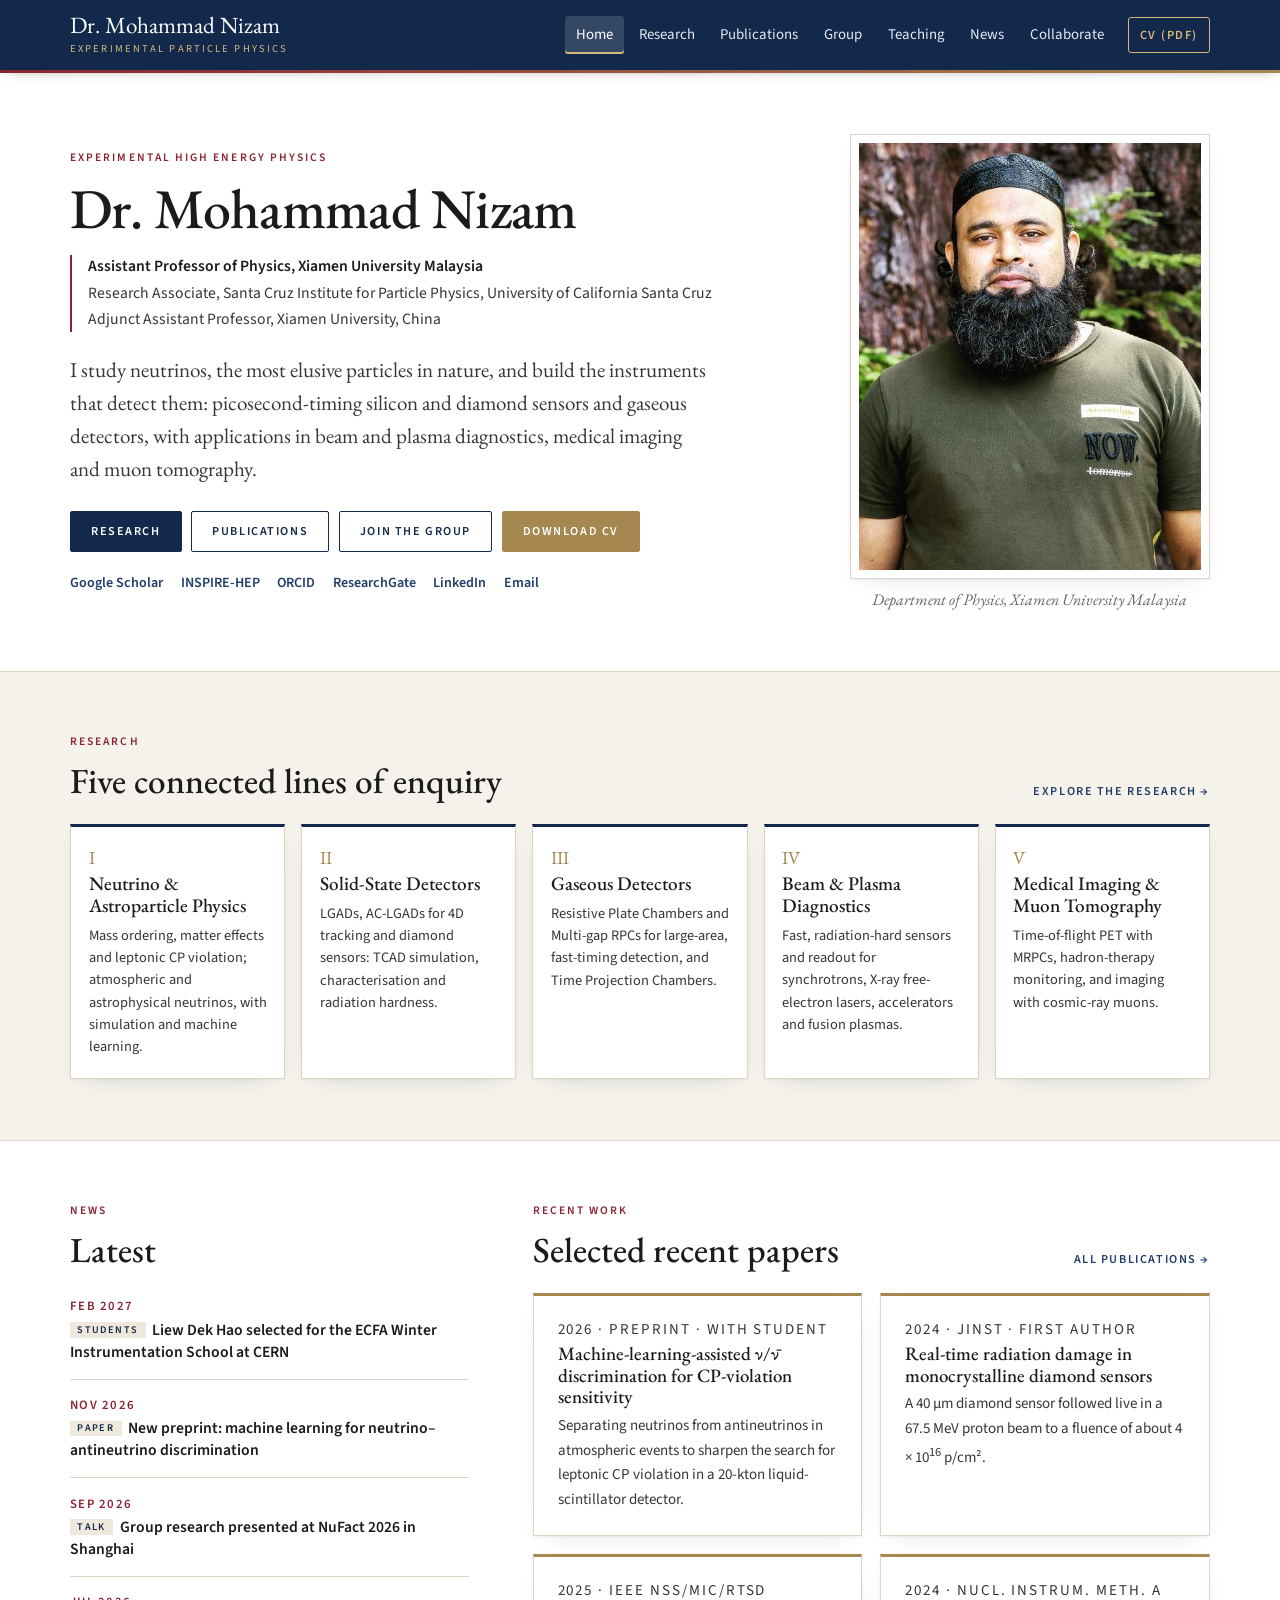
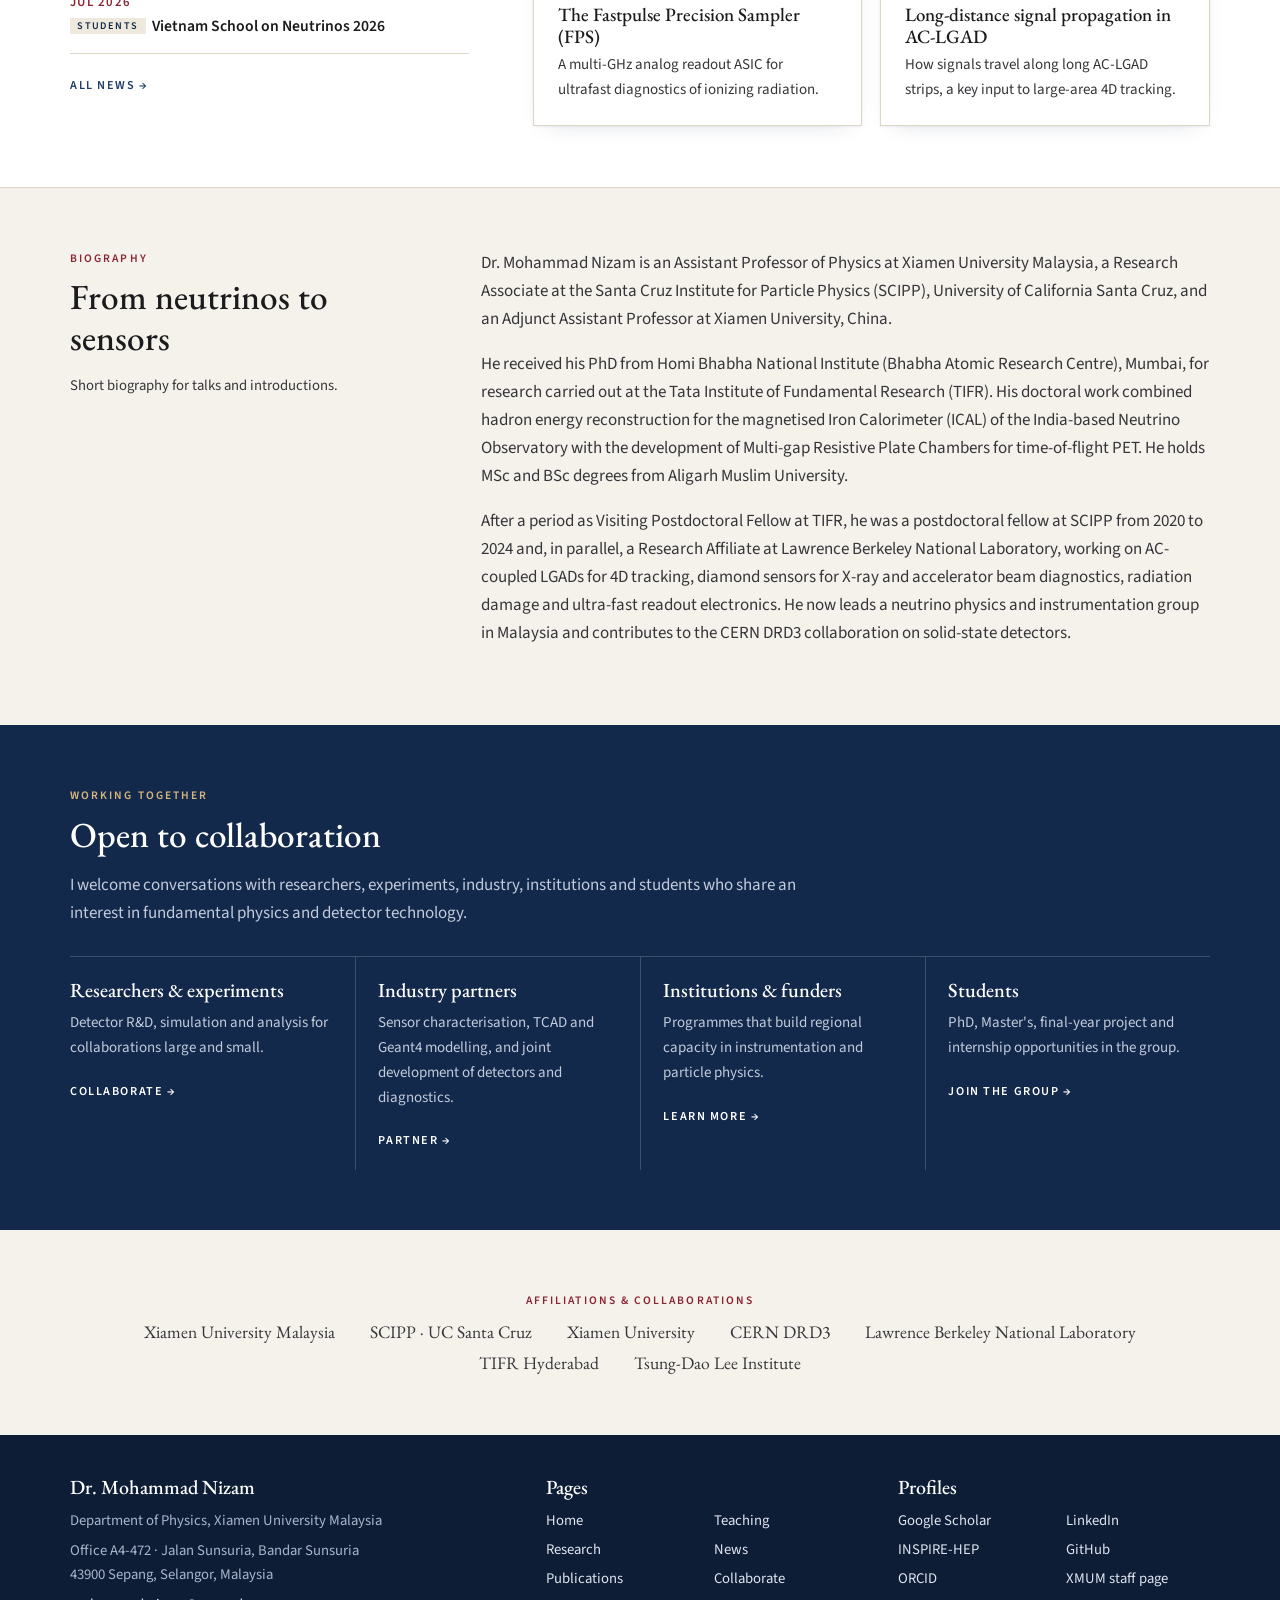
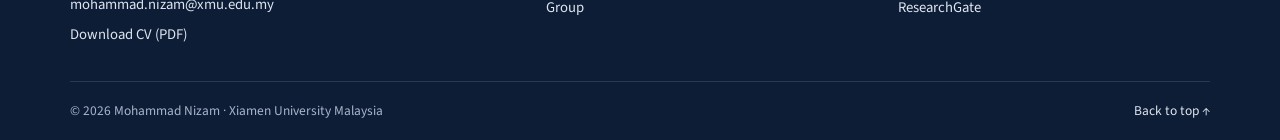
==== commit 4541f8a0: "Redesign" ====
--- a/index.html
+++ b/index.html
@@ -17,7 +17,7 @@
   <link rel="icon" href="assets/img/favicon.svg" type="image/svg+xml">
   <link rel="preconnect" href="https://fonts.googleapis.com">
   <link rel="preconnect" href="https://fonts.gstatic.com" crossorigin>
-  <link href="https://fonts.googleapis.com/css2?family=EB+Garamond:ital,wght@0,400;0,500;0,600;1,400&family=Source+Sans+3:wght@400;600&display=swap" rel="stylesheet">
+  <link href="https://fonts.googleapis.com/css2?family=EB+Garamond:ital,wght@0,400;0,500;0,600;1,400&amp;family=Source+Sans+3:wght@400;600&amp;display=swap" rel="stylesheet">
   <link rel="stylesheet" href="assets/css/style.css">
   <script type="application/ld+json">
   {
@@ -39,7 +39,7 @@
     "url": "https://nizamphys.github.io/",
     "image": "https://nizamphys.github.io/assets/img/mohammad-nizam.jpg",
     "identifier": "https://orcid.org/0000-0002-8151-2168",
-    "sameAs": ["https://orcid.org/0000-0002-8151-2168", "https://inspirehep.net/authors/1844203", "https://github.com/nizamphys", "https://www.xmu.edu.my/staff/mohammad-nizam"],
+    "sameAs": ["https://orcid.org/0000-0002-8151-2168", "https://inspirehep.net/authors/1844203", "https://scholar.google.com/citations?user=HrdwcJQAAAAJ", "https://www.researchgate.net/profile/Mohammad-Nizam", "https://www.linkedin.com/in/nizamphys/", "https://github.com/nizamphys", "https://www.xmu.edu.my/staff/mohammad-nizam"],
     "knowsAbout": ["Experimental high energy physics", "Neutrino physics", "Astroparticle physics", "Low Gain Avalanche Diodes", "Diamond sensors", "Resistive Plate Chambers", "Beam diagnostics", "Plasma diagnostics", "Medical imaging", "Muon tomography"]
   }
   </script>
@@ -59,7 +59,9 @@
         <a href="publications.html">Publications</a>
         <a href="group.html">Group</a>
         <a href="teaching.html">Teaching</a>
+        <a href="news.html">News</a>
         <a href="collaborate.html">Collaborate</a>
+        <a class="nav__cv" href="assets/cv/Mohammad_Nizam_CV.pdf">CV (PDF)</a>
       </nav>
     </div>
   </header>
@@ -74,11 +76,20 @@
             <li>Research Associate, Santa Cruz Institute for Particle Physics, University of California Santa Cruz</li>
             <li>Adjunct Assistant Professor, Xiamen University, China</li>
           </ul>
-          <p class="hero__statement">I study the most elusive particles in nature, and build the instruments that detect them: from the oscillations of atmospheric neutrinos to picosecond-timing silicon and diamond sensors, gaseous detectors, and their use in beam diagnostics, medical imaging and muon tomography.</p>
+          <p class="hero__statement">I study neutrinos, the most elusive particles in nature, and build the instruments that detect them: picosecond-timing silicon and diamond sensors and gaseous detectors, with applications in beam and plasma diagnostics, medical imaging and muon tomography.</p>
           <div class="actions">
             <a class="btn btn--solid" href="research.html">Research</a>
             <a class="btn btn--line" href="publications.html">Publications</a>
-            <a class="btn btn--line" href="collaborate.html#contact">Contact</a>
+            <a class="btn btn--line" href="group.html#join">Join the group</a>
+            <a class="btn btn--gold" href="assets/cv/Mohammad_Nizam_CV.pdf">Download CV</a>
+          </div>
+          <div class="profile-links">
+            <a href="https://scholar.google.com/citations?user=HrdwcJQAAAAJ&amp;hl=en">Google Scholar</a>
+            <a href="https://inspirehep.net/authors/1844203">INSPIRE-HEP</a>
+            <a href="https://orcid.org/0000-0002-8151-2168">ORCID</a>
+            <a href="https://www.researchgate.net/profile/Mohammad-Nizam">ResearchGate</a>
+            <a href="https://www.linkedin.com/in/nizamphys/">LinkedIn</a>
+            <a href="mailto:mohammad.nizam@xmu.edu.my">Email</a>
           </div>
         </div>
         <figure class="hero__portrait">
@@ -88,20 +99,85 @@
       </div>
     </section>
 
-    <section class="section section--alt">
+    <section class="section">
       <div class="wrap">
-        <div class="section__intro">
-          <span class="label">Research</span>
-          <h2>Five connected lines of enquiry</h2>
-          <p>My work runs in both directions between physics questions and detector technology. Precise measurements of neutrino properties need better detectors; better detectors, in turn, open applications far beyond particle physics.</p>
+        <div class="section__head">
+          <div>
+            <span class="label">Research</span>
+            <h2>Five connected lines of enquiry</h2>
+          </div>
+          <a class="more-link" href="research.html">Explore the research</a>
         </div>
         <ol class="themes">
-          <li><h3><a href="research.html#neutrino">Neutrino &amp; Astroparticle Physics</a></h3><p>Neutrino mass ordering, matter effects and leptonic CP violation in atmospheric and long-baseline experiments, with simulation and machine-learning analysis.</p></li>
-          <li><h3><a href="research.html#solid-state">Solid-State Detector R&amp;D</a></h3><p>Low Gain Avalanche Diodes, AC-LGADs for 4D tracking, and diamond sensors: design, TCAD simulation, characterisation and radiation hardness.</p></li>
-          <li><h3><a href="research.html#gaseous">Gaseous Detector R&amp;D</a></h3><p>Resistive Plate Chambers and Multi-gap RPCs for large-area, fast-timing detection, and Time Projection Chambers.</p></li>
-          <li><h3><a href="research.html#diagnostics">Beam &amp; Plasma Diagnostics</a></h3><p>Ultra-fast, radiation-hard sensors and readout for synchrotrons, X-ray free-electron lasers, accelerators and plasma experiments.</p></li>
-          <li><h3><a href="research.html#imaging">Medical Imaging &amp; Muon Tomography</a></h3><p>Time-of-flight PET with MRPCs, detectors for hadron therapy, and imaging with cosmic-ray muons.</p></li>
+          <li><h3><a href="research.html#neutrino">Neutrino &amp; Astroparticle Physics</a></h3><p>Mass ordering, matter effects and leptonic CP violation; atmospheric and astrophysical neutrinos, with simulation and machine learning.</p></li>
+          <li><h3><a href="research.html#solid-state">Solid-State Detectors</a></h3><p>LGADs, AC-LGADs for 4D tracking and diamond sensors: TCAD simulation, characterisation and radiation hardness.</p></li>
+          <li><h3><a href="research.html#gaseous">Gaseous Detectors</a></h3><p>Resistive Plate Chambers and Multi-gap RPCs for large-area, fast-timing detection, and Time Projection Chambers.</p></li>
+          <li><h3><a href="research.html#diagnostics">Beam &amp; Plasma Diagnostics</a></h3><p>Fast, radiation-hard sensors and readout for synchrotrons, X-ray free-electron lasers, accelerators and fusion plasmas.</p></li>
+          <li><h3><a href="research.html#imaging">Medical Imaging &amp; Muon Tomography</a></h3><p>Time-of-flight PET with MRPCs, hadron-therapy monitoring, and imaging with cosmic-ray muons.</p></li>
         </ol>
+      </div>
+    </section>
+
+    <section class="section section--white">
+      <div class="wrap split split--news">
+        <div>
+          <div class="section__head">
+            <div>
+              <span class="label">News</span>
+              <h2>Latest</h2>
+            </div>
+          </div>
+        <ul class="news news--compact">
+          <li>
+            <time>Feb 2027</time>
+            <div><h3><span class="cat">Students</span><a href="news.html">Liew Dek Hao selected for the ECFA Winter Instrumentation School at CERN</a></h3></div>
+          </li>
+          <li>
+            <time>Nov 2026</time>
+            <div><h3><span class="cat">Paper</span><a href="news.html">New preprint: machine learning for neutrino–antineutrino discrimination</a></h3></div>
+          </li>
+          <li>
+            <time>Sep 2026</time>
+            <div><h3><span class="cat">Talk</span><a href="news.html">Group research presented at NuFact 2026 in Shanghai</a></h3></div>
+          </li>
+          <li>
+            <time>Jul 2026</time>
+            <div><h3><span class="cat">Students</span><a href="news.html">Vietnam School on Neutrinos 2026</a></h3></div>
+          </li>
+        </ul>
+          <p style="margin-top:1rem"><a class="more-link" href="news.html">All news</a></p>
+        </div>
+        <div>
+          <div class="section__head">
+            <div>
+              <span class="label">Recent work</span>
+              <h2>Selected recent papers</h2>
+            </div>
+            <a class="more-link" href="publications.html">All publications</a>
+          </div>
+          <div class="grid-2 recent">
+            <article class="card">
+              <p class="meta">2026 · Preprint · with student</p>
+              <h3><a href="https://arxiv.org/abs/2611.11474">Machine-learning-assisted ν/ν̄ discrimination for CP-violation sensitivity</a></h3>
+              <p>Separating neutrinos from antineutrinos in atmospheric events to sharpen the search for leptonic CP violation in a 20-kton liquid-scintillator detector.</p>
+            </article>
+            <article class="card">
+              <p class="meta">2024 · JINST · First author</p>
+              <h3><a href="https://doi.org/10.1088/1748-0221/19/09/P09018">Real-time radiation damage in monocrystalline diamond sensors</a></h3>
+              <p>A 40 µm diamond sensor followed live in a 67.5 MeV proton beam to a fluence of about 4 × 10<sup>16</sup> p/cm².</p>
+            </article>
+            <article class="card">
+              <p class="meta">2025 · IEEE NSS/MIC/RTSD</p>
+              <h3><a href="https://doi.org/10.1109/nss/mic/rtsd57106.2025.11287267">The Fastpulse Precision Sampler (FPS)</a></h3>
+              <p>A multi-GHz analog readout ASIC for ultrafast diagnostics of ionizing radiation.</p>
+            </article>
+            <article class="card">
+              <p class="meta">2024 · Nucl. Instrum. Meth. A</p>
+              <h3><a href="https://doi.org/10.1016/j.nima.2024.169478">Long-distance signal propagation in AC-LGAD</a></h3>
+              <p>How signals travel along long AC-LGAD strips, a key input to large-area 4D tracking.</p>
+            </article>
+          </div>
+        </div>
       </div>
     </section>
 
@@ -109,46 +185,14 @@
       <div class="wrap split">
         <div>
           <span class="label">Biography</span>
-          <h2>A path from neutrinos to sensors</h2>
+          <h2>From neutrinos to sensors</h2>
+          <p class="muted" style="font-size:.92rem">Short biography for talks and introductions.</p>
         </div>
         <div>
           <p>Dr. Mohammad Nizam is an Assistant Professor of Physics at Xiamen University Malaysia, a Research Associate at the Santa Cruz Institute for Particle Physics (SCIPP), University of California Santa Cruz, and an Adjunct Assistant Professor at Xiamen University, China.</p>
-          <p>He received his PhD from Homi Bhabha National Institute (Bhabha Atomic Research Centre), Mumbai, for research carried out as a Research Scholar at the Tata Institute of Fundamental Research (TIFR). His doctoral work combined hadron energy reconstruction for the magnetised Iron Calorimeter (ICAL) of the India-based Neutrino Observatory with the development of Multi-gap Resistive Plate Chambers for time-of-flight PET. He holds MSc and BSc degrees from Aligarh Muslim University.</p>
-          <p>After a period as Visiting Postdoctoral Fellow at TIFR, he joined SCIPP as a postdoctoral researcher, and he has also been a Research Affiliate at Lawrence Berkeley National Laboratory. At SCIPP he worked on AC-coupled LGADs for 4D tracking, electronic-grade diamond sensors for X-ray and accelerator beam diagnostics, radiation damage, and ultra-fast readout electronics. He now leads a research group in Malaysia and contributes to the CERN DRD3 collaboration on solid-state detectors.</p>
-          <p><a class="more-link" href="collaborate.html">Collaborations &amp; partners</a></p>
-        </div>
-      </div>
-    </section>
-
-    <section class="section section--alt">
-      <div class="wrap">
-        <div class="section__intro">
-          <span class="label">Recent work</span>
-          <h2>Latest from the group and collaborators</h2>
-        </div>
-        <div class="recent">
-          <article>
-            <p class="meta">2026 · Preprint · with M.Sc. student Liew Dek Hao</p>
-            <h3><a href="https://arxiv.org/abs/2611.11474">Machine-learning-assisted ν/ν̄ discrimination for CP-violation sensitivity</a></h3>
-            <p>Separating neutrinos from antineutrinos in atmospheric events with machine learning, to sharpen the search for leptonic CP violation in a 20-kton liquid-scintillator detector.</p>
-          </article>
-          <article>
-            <p class="meta">2025 · IEEE NSS/MIC/RTSD</p>
-            <h3><a href="https://doi.org/10.1109/nss/mic/rtsd57106.2025.11287267">The Fastpulse Precision Sampler (FPS)</a></h3>
-            <p>A multi-GHz analog readout ASIC designed for ultrafast diagnostics of ionizing radiation.</p>
-          </article>
-          <article>
-            <p class="meta">2024 · JINST · First author</p>
-            <h3><a href="https://doi.org/10.1088/1748-0221/19/09/P09018">Real-time study of radiation damage in monocrystalline diamond sensors</a></h3>
-            <p>Following the response of diamond sensors as radiation damage accumulates, which is essential for their use as long-lived beam monitors.</p>
-          </article>
-          <article>
-            <p class="meta">2024 · IBIC 2024</p>
-            <h3><a href="https://doi.org/10.18429/JACoW-IBIC2024-FRBI1">Ultra-fast diamond-sensor systems for accelerator diagnostics</a></h3>
-            <p>Development of complete diamond-based systems, sensors and electronics, for advanced accelerator beam diagnostics.</p>
-          </article>
-        </div>
-        <p class="section__foot"><a class="more-link" href="publications.html">All publications</a></p>
+          <p>He received his PhD from Homi Bhabha National Institute (Bhabha Atomic Research Centre), Mumbai, for research carried out at the Tata Institute of Fundamental Research (TIFR). His doctoral work combined hadron energy reconstruction for the magnetised Iron Calorimeter (ICAL) of the India-based Neutrino Observatory with the development of Multi-gap Resistive Plate Chambers for time-of-flight PET. He holds MSc and BSc degrees from Aligarh Muslim University.</p>
+          <p>After a period as Visiting Postdoctoral Fellow at TIFR, he was a postdoctoral fellow at SCIPP from 2020 to 2024 and, in parallel, a Research Affiliate at Lawrence Berkeley National Laboratory, working on AC-coupled LGADs for 4D tracking, diamond sensors for X-ray and accelerator beam diagnostics, radiation damage and ultra-fast readout electronics. He now leads a neutrino physics and instrumentation group in Malaysia and contributes to the CERN DRD3 collaboration on solid-state detectors.</p>
+        </div>
       </div>
     </section>
 
@@ -163,17 +207,17 @@
           <div>
             <h3>Researchers &amp; experiments</h3>
             <p>Detector R&amp;D, simulation and analysis for collaborations large and small.</p>
-            <a class="more-link" href="collaborate.html#experiments">Collaborate</a>
+            <a class="more-link" href="collaborate.html#partner">Collaborate</a>
           </div>
           <div>
             <h3>Industry partners</h3>
-            <p>Sensor characterisation, TCAD and Geant4 simulation, and joint development of detectors and diagnostics.</p>
-            <a class="more-link" href="collaborate.html#industry">Partner</a>
+            <p>Sensor characterisation, TCAD and Geant4 modelling, and joint development of detectors and diagnostics.</p>
+            <a class="more-link" href="collaborate.html#partner">Partner</a>
           </div>
           <div>
             <h3>Institutions &amp; funders</h3>
-            <p>Research programmes that build regional capacity in instrumentation and particle physics.</p>
-            <a class="more-link" href="collaborate.html#funders">Learn more</a>
+            <p>Programmes that build regional capacity in instrumentation and particle physics.</p>
+            <a class="more-link" href="collaborate.html#partner">Learn more</a>
           </div>
           <div>
             <h3>Students</h3>
@@ -193,7 +237,7 @@
           <li>Xiamen University</li>
           <li>CERN DRD3</li>
           <li>Lawrence Berkeley National Laboratory</li>
-          <li>Tata Institute of Fundamental Research</li>
+          <li>TIFR Hyderabad</li>
           <li>Tsung-Dao Lee Institute</li>
         </ul>
       </div>
@@ -206,33 +250,39 @@
         <p>Department of Physics, Xiamen University Malaysia</p>
         <p>Office A4-472 · Jalan Sunsuria, Bandar Sunsuria<br>43900 Sepang, Selangor, Malaysia</p>
         <p><a href="mailto:mohammad.nizam@xmu.edu.my">mohammad.nizam@xmu.edu.my</a></p>
+        <p><a href="assets/cv/Mohammad_Nizam_CV.pdf">Download CV (PDF)</a></p>
       </div>
       <div>
         <h4>Pages</h4>
-        <ul>
+        <ul class="cols">
           <li><a href="index.html">Home</a></li>
           <li><a href="research.html">Research</a></li>
           <li><a href="publications.html">Publications</a></li>
           <li><a href="group.html">Group</a></li>
           <li><a href="teaching.html">Teaching</a></li>
+          <li><a href="news.html">News</a></li>
           <li><a href="collaborate.html">Collaborate</a></li>
         </ul>
       </div>
       <div>
         <h4>Profiles</h4>
-        <ul>
+        <ul class="cols">
+          <li><a href="https://scholar.google.com/citations?user=HrdwcJQAAAAJ&amp;hl=en">Google Scholar</a></li>
+          <li><a href="https://inspirehep.net/authors/1844203">INSPIRE-HEP</a></li>
           <li><a href="https://orcid.org/0000-0002-8151-2168">ORCID</a></li>
-          <li><a href="https://inspirehep.net/authors/1844203">INSPIRE-HEP</a></li>
-          <li><a href="https://www.xmu.edu.my/staff/mohammad-nizam">Xiamen University Malaysia</a></li>
+          <li><a href="https://www.researchgate.net/profile/Mohammad-Nizam">ResearchGate</a></li>
+          <li><a href="https://www.linkedin.com/in/nizamphys/">LinkedIn</a></li>
           <li><a href="https://github.com/nizamphys">GitHub</a></li>
+          <li><a href="https://www.xmu.edu.my/staff/mohammad-nizam">XMUM staff page</a></li>
         </ul>
       </div>
     </div>
     <div class="wrap footer__base">
-      <span>&copy; <span id="year">2026</span> Mohammad Nizam</span>
+      <span>&copy; <span id="year">2026</span> Mohammad Nizam · Xiamen University Malaysia</span>
       <a href="#main">Back to top &uarr;</a>
     </div>
   </footer>
+  <a class="to-top" href="#main" aria-label="Back to top">&uarr;</a>
   <script src="assets/js/main.js" defer></script>
 </body>
 </html>
--- a/assets/css/style.css
+++ b/assets/css/style.css
@@ -4,287 +4,332 @@
    ========================================================== */
 
 :root {
-  --paper: #fbf9f4;
-  --paper-2: #f3efe6;
-  --ink: #1d1d1f;
-  --ink-2: #3b3b3f;
-  --muted: #6c6a66;
-  --rule: #ddd6c8;
+  --bg: #f5f2eb;          /* warm stone page background */
+  --card: #ffffff;
+  --paper-2: #efe9dd;
+  --ink: #1b1b1d;
+  --ink-2: #36363a;
+  --muted: #66635e;
+  --rule: #ddd5c6;
   --navy: #13294b;
   --navy-2: #1f3d6b;
+  --navy-3: #0d1d36;
   --claret: #8a2432;
   --gold: #a5874f;
+  --gold-2: #d9b77c;
   --serif: "EB Garamond", "Cormorant Garamond", Garamond, Georgia, "Times New Roman", serif;
   --sans: "Source Sans 3", "Source Sans Pro", system-ui, -apple-system, "Segoe UI", Roboto, sans-serif;
-  --wrap: 1120px;
-  --narrow: 760px;
+  --wrap: 1140px;
+  --shadow: 0 1px 2px rgba(19,41,75,.06), 0 8px 24px -16px rgba(19,41,75,.25);
 }
 
 *, *::before, *::after { box-sizing: border-box; }
-html { scroll-behavior: smooth; scroll-padding-top: 96px; }
+html { scroll-behavior: smooth; scroll-padding-top: 130px; }
 body {
-  margin: 0;
-  font-family: var(--sans);
-  font-size: 17.5px;
-  line-height: 1.7;
-  color: var(--ink);
-  background: var(--paper);
-  -webkit-font-smoothing: antialiased;
-  text-rendering: optimizeLegibility;
+  margin: 0; font-family: var(--sans); font-size: 17px; line-height: 1.65;
+  color: var(--ink); background: var(--bg);
+  -webkit-font-smoothing: antialiased; text-rendering: optimizeLegibility;
 }
 img { max-width: 100%; height: auto; display: block; }
-a { color: var(--navy-2); text-decoration-color: rgba(31,61,107,.35); text-decoration-thickness: 1px; text-underline-offset: 3px; transition: color .2s, text-decoration-color .2s; }
+a { color: var(--navy-2); text-decoration-color: rgba(31,61,107,.35); text-decoration-thickness: 1px; text-underline-offset: 3px; transition: color .2s, text-decoration-color .2s, background .2s; }
 a:hover { color: var(--claret); text-decoration-color: currentColor; }
-h1, h2, h3, h4 { font-family: var(--serif); font-weight: 500; line-height: 1.15; color: var(--ink); margin: 0 0 .5em; }
-h1 { font-size: clamp(2.6rem, 5.6vw, 4.2rem); letter-spacing: -.01em; }
-h2 { font-size: clamp(1.9rem, 3.4vw, 2.6rem); }
-h3 { font-size: 1.45rem; }
-h4 { font-size: 1.2rem; }
-p { margin: 0 0 1.1em; }
-.wrap { width: min(100% - 3rem, var(--wrap)); margin-inline: auto; }
-.label {
-  font-family: var(--sans); font-size: .74rem; font-weight: 600; text-transform: uppercase;
-  letter-spacing: .18em; color: var(--claret); margin: 0 0 1rem; display: block;
-}
-.lede { font-family: var(--serif); font-size: clamp(1.25rem, 2vw, 1.5rem); line-height: 1.5; color: var(--ink-2); }
+h1, h2, h3, h4 { font-family: var(--serif); font-weight: 500; line-height: 1.15; color: var(--ink); margin: 0 0 .45em; }
+h1 { font-size: clamp(2.3rem, 4.6vw, 3.5rem); letter-spacing: -.01em; }
+h2 { font-size: clamp(1.7rem, 2.8vw, 2.2rem); }
+h3 { font-size: 1.35rem; }
+p { margin: 0 0 1em; }
+.wrap { width: min(100% - 2.5rem, var(--wrap)); margin-inline: auto; }
+.label { font-size: .72rem; font-weight: 600; text-transform: uppercase; letter-spacing: .18em; color: var(--claret); margin: 0 0 .6rem; display: block; }
+.lede { font-family: var(--serif); font-size: clamp(1.15rem, 1.8vw, 1.35rem); line-height: 1.5; color: var(--ink-2); }
 .muted { color: var(--muted); }
-
 .skip { position: absolute; left: -999px; top: 0; background: var(--navy); color: #fff; padding: .6rem 1rem; z-index: 100; }
 .skip:focus { left: 1rem; top: 1rem; }
 :focus-visible { outline: 2px solid var(--claret); outline-offset: 3px; }
 
-/* ---------- HEADER ---------- */
-.masthead { position: sticky; top: 0; z-index: 50; background: rgba(251,249,244,.95); backdrop-filter: blur(10px); -webkit-backdrop-filter: blur(10px); border-top: 4px solid var(--navy); border-bottom: 1px solid var(--rule); }
-.masthead__inner { position: relative; display: flex; align-items: center; justify-content: space-between; min-height: 78px; gap: 2rem; }
-.brand { text-decoration: none; color: var(--ink); line-height: 1.15; }
-.brand:hover { color: var(--ink); }
-.brand__name { font-family: var(--serif); font-size: 1.5rem; font-weight: 500; display: block; }
-.brand__sub { font-size: .7rem; text-transform: uppercase; letter-spacing: .18em; color: var(--muted); }
-.nav { display: flex; gap: 1.8rem; }
-.nav a { color: var(--ink-2); text-decoration: none; font-size: .95rem; padding: .35rem 0; border-bottom: 1px solid transparent; }
-.nav a:hover { color: var(--claret); }
-.nav a[aria-current="page"] { color: var(--navy); border-bottom-color: var(--claret); }
-.nav__toggle { display: none; background: none; border: 1px solid var(--rule); padding: .45rem .8rem; font: 600 .76rem var(--sans); letter-spacing: .14em; text-transform: uppercase; color: var(--ink); cursor: pointer; }
-
-/* ---------- PAGE INTRO ---------- */
-.page-head { padding: clamp(3.5rem, 8vw, 6rem) 0 clamp(2.5rem, 5vw, 3.5rem); border-bottom: 1px solid var(--rule); }
-.page-head h1 { margin-bottom: .35em; }
-.page-head .lede { max-width: 46rem; margin: 0; }
+/* ---------- MASTHEAD (navy bar) ---------- */
+.masthead { position: sticky; top: 0; z-index: 50; background: var(--navy); color: #fff; box-shadow: 0 2px 12px -6px rgba(0,0,0,.45); }
+.masthead::after { content: ""; display: block; height: 3px; background: linear-gradient(90deg, var(--claret), var(--gold)); }
+.masthead__inner { position: relative; display: flex; align-items: center; justify-content: space-between; min-height: 70px; gap: 1.5rem; }
+.brand { text-decoration: none; color: #fff; line-height: 1.1; flex-shrink: 0; }
+.brand:hover { color: #fff; }
+.brand__name { font-family: var(--serif); font-size: 1.45rem; display: block; }
+.brand__sub { font-size: .66rem; text-transform: uppercase; letter-spacing: .2em; color: var(--gold-2); }
+.nav { display: flex; align-items: center; gap: .2rem; }
+.nav a { color: #e4e9f2; text-decoration: none; font-size: .93rem; padding: .45rem .7rem; border-radius: 3px; }
+.nav a:hover { background: rgba(255,255,255,.1); color: #fff; }
+.nav a[aria-current="page"] { color: #fff; background: rgba(255,255,255,.14); box-shadow: inset 0 -2px 0 var(--gold-2); }
+.nav .nav__cv { margin-left: .6rem; border: 1px solid var(--gold-2); color: var(--gold-2); font-weight: 600; font-size: .78rem; letter-spacing: .12em; text-transform: uppercase; }
+.nav .nav__cv:hover { background: var(--gold-2); color: var(--navy); }
+.nav__toggle { display: none; background: none; border: 1px solid rgba(255,255,255,.4); padding: .45rem .8rem; font: 600 .74rem var(--sans); letter-spacing: .14em; text-transform: uppercase; color: #fff; cursor: pointer; }
+
+/* ---------- BREADCRUMB + PAGE HEAD ---------- */
+.page-head { background: var(--card); border-bottom: 1px solid var(--rule); padding: 1.1rem 0 2.2rem; }
+.crumbs { font-size: .84rem; color: var(--muted); margin-bottom: 1.4rem; }
+.crumbs a { color: var(--muted); text-decoration: none; }
+.crumbs a:hover { color: var(--claret); }
+.crumbs span[aria-hidden] { margin: 0 .45rem; color: var(--rule); }
+.page-head h1 { margin-bottom: .3em; }
+.page-head .lede { max-width: 50rem; margin: 0; }
+
+/* In-page navigation */
+.subnav { position: sticky; top: 73px; z-index: 40; background: rgba(245,242,235,.96); backdrop-filter: blur(8px); -webkit-backdrop-filter: blur(8px); border-bottom: 1px solid var(--rule); }
+.subnav ul { list-style: none; margin: 0; padding: .55rem 0; display: flex; gap: .4rem; overflow-x: auto; scrollbar-width: none; }
+.subnav ul::-webkit-scrollbar { display: none; }
+.subnav li { flex-shrink: 0; }
+.subnav .subnav__title { font-size: .7rem; font-weight: 600; letter-spacing: .16em; text-transform: uppercase; color: var(--muted); padding: .35rem .4rem .35rem 0; }
+.subnav a { display: block; font-size: .86rem; text-decoration: none; color: var(--ink-2); padding: .32rem .8rem; border: 1px solid var(--rule); border-radius: 999px; background: var(--card); white-space: nowrap; }
+.subnav a:hover, .subnav a.is-active { border-color: var(--navy); color: #fff; background: var(--navy); }
 
 /* ---------- HOME HERO ---------- */
-.hero { padding: clamp(3.5rem, 8vw, 6.5rem) 0 clamp(3rem, 6vw, 5rem); }
-.hero__grid { display: grid; grid-template-columns: 1.45fr 1fr; gap: clamp(2.5rem, 6vw, 5.5rem); align-items: center; }
-.hero h1 { margin-bottom: .3em; }
-.hero__roles { list-style: none; margin: 0 0 2rem; border-left: 2px solid var(--claret); padding-left: 1.1rem; }
-.hero__roles li { font-size: 1rem; color: var(--ink-2); line-height: 1.55; margin-bottom: .25rem; }
+.hero { background: var(--card); border-bottom: 1px solid var(--rule); padding: clamp(2.4rem, 5vw, 3.8rem) 0; }
+.hero__grid { display: grid; grid-template-columns: 1.5fr 1fr; gap: clamp(2rem, 5vw, 4rem); align-items: center; }
+.hero h1 { margin-bottom: .25em; }
+.hero__roles { list-style: none; margin: 0 0 1.4rem; padding-left: 1rem; border-left: 2px solid var(--claret); }
+.hero__roles li { font-size: .98rem; color: var(--ink-2); line-height: 1.5; margin-bottom: .2rem; }
 .hero__roles li:first-child { font-weight: 600; color: var(--ink); }
-.hero__statement { font-family: var(--serif); font-size: clamp(1.2rem, 1.9vw, 1.42rem); line-height: 1.55; color: var(--ink-2); margin-bottom: 2.2rem; }
-.hero__portrait { margin: 0; }
-.hero__portrait .frame { padding: 10px; background: #fff; border: 1px solid var(--rule); box-shadow: 0 24px 50px -32px rgba(19,41,75,.45); }
+.hero__statement { font-family: var(--serif); font-size: clamp(1.15rem, 1.7vw, 1.32rem); line-height: 1.55; color: var(--ink-2); margin-bottom: 1.6rem; }
+.hero__portrait { margin: 0; justify-self: end; max-width: 360px; width: 100%; }
+.hero__portrait .frame { padding: 8px; background: #fff; border: 1px solid var(--rule); box-shadow: var(--shadow); }
 .hero__portrait img { width: 100%; aspect-ratio: 4 / 5; object-fit: cover; object-position: center 30%; }
-.hero__portrait figcaption { color: var(--muted); margin-top: .8rem; text-align: center; font-style: italic; font-family: var(--serif); font-size: 1rem; }
-
-.actions { display: flex; flex-wrap: wrap; gap: .8rem; }
-.btn {
-  display: inline-block; padding: .78rem 1.45rem; font: 600 .78rem var(--sans); letter-spacing: .14em; text-transform: uppercase;
-  text-decoration: none; border: 1px solid var(--navy); transition: background .2s, color .2s, border-color .2s;
-}
+.hero__portrait figcaption { color: var(--muted); margin-top: .6rem; text-align: center; font: italic 1rem var(--serif); }
+.profile-links { display: flex; flex-wrap: wrap; gap: .3rem 1.1rem; margin-top: 1.3rem; font-size: .88rem; }
+.profile-links a { text-decoration: none; font-weight: 600; }
+
+.actions { display: flex; flex-wrap: wrap; gap: .6rem; }
+.btn { display: inline-block; padding: .68rem 1.25rem; font: 600 .76rem var(--sans); letter-spacing: .13em; text-transform: uppercase; text-decoration: none; border: 1px solid var(--navy); border-radius: 2px; transition: background .2s, color .2s, border-color .2s; }
 .btn--solid { background: var(--navy); color: #fff; }
 .btn--solid:hover { background: var(--claret); border-color: var(--claret); color: #fff; }
 .btn--line { color: var(--navy); background: transparent; }
 .btn--line:hover { background: var(--navy); color: #fff; }
+.btn--gold { background: var(--gold); border-color: var(--gold); color: #fff; }
+.btn--gold:hover { background: var(--claret); border-color: var(--claret); color: #fff; }
 .section--navy .btn--line { color: #fff; border-color: rgba(255,255,255,.6); }
 .section--navy .btn--line:hover { background: #fff; color: var(--navy); }
 
 /* ---------- SECTIONS ---------- */
-.section { padding: clamp(4rem, 8vw, 6.5rem) 0; }
-.section + .section { border-top: 1px solid var(--rule); }
-.section--alt { background: var(--paper-2); }
-.section--navy { background: var(--navy); color: #d8deea; border-top: 0 !important; }
+.section { padding: clamp(2.6rem, 5vw, 3.8rem) 0; }
+.section--white { background: var(--card); border-top: 1px solid var(--rule); border-bottom: 1px solid var(--rule); }
+.section--navy { background: var(--navy); color: #d8deea; }
 .section--navy h2, .section--navy h3 { color: #fff; }
-.section--navy .label { color: #d9b77c; }
+.section--navy .label { color: var(--gold-2); }
 .section--navy a { color: #fff; text-decoration-color: rgba(255,255,255,.4); }
-.section--navy a:hover { color: #d9b77c; }
-.section__intro { max-width: 46rem; margin-bottom: 3rem; }
-.section__intro p { color: var(--ink-2); }
+.section--navy a:hover { color: var(--gold-2); }
+.section__intro { max-width: 48rem; margin-bottom: 1.8rem; }
+.section__intro p { color: var(--ink-2); margin-bottom: 0; }
 .section--navy .section__intro p { color: #c3cbdb; }
-.section__foot { margin-top: 2.5rem; }
-.split { display: grid; grid-template-columns: 1fr 2fr; gap: clamp(2rem, 6vw, 5rem); }
+.section__head { display: flex; justify-content: space-between; align-items: flex-end; gap: 1rem; flex-wrap: wrap; margin-bottom: 1.4rem; }
+.section__head h2 { margin: 0; }
+.split { display: grid; grid-template-columns: 1fr 2.1fr; gap: clamp(1.5rem, 5vw, 4rem); }
 .split p { color: var(--ink-2); }
-.more-link { font-size: .78rem; font-weight: 600; letter-spacing: .14em; text-transform: uppercase; text-decoration: none; }
+.more-link { font-size: .76rem; font-weight: 600; letter-spacing: .13em; text-transform: uppercase; text-decoration: none; }
 .more-link::after { content: " \2192"; }
 
-/* Themes list (home) */
-.themes { list-style: none; padding: 0; margin: 0; counter-reset: theme; border-top: 1px solid var(--rule); }
-.themes li { counter-increment: theme; display: grid; grid-template-columns: 4rem 1fr 1.6fr; gap: 1.5rem; padding: 1.6rem 0; border-bottom: 1px solid var(--rule); align-items: baseline; }
-.themes li::before { content: counter(theme, upper-roman); font-family: var(--serif); font-size: 1.3rem; color: var(--gold); }
-.themes h3 { margin: 0; font-size: 1.45rem; }
+.card { background: var(--card); border: 1px solid var(--rule); box-shadow: var(--shadow); padding: 1.4rem 1.5rem; }
+.grid-2 { display: grid; grid-template-columns: repeat(2, 1fr); gap: 1.1rem; }
+.grid-3 { display: grid; grid-template-columns: repeat(3, 1fr); gap: 1.1rem; }
+.grid-4 { display: grid; grid-template-columns: repeat(4, 1fr); gap: 1.1rem; }
+
+/* Home: themes */
+.themes { list-style: none; padding: 0; margin: 0; counter-reset: theme; display: grid; grid-template-columns: repeat(5, 1fr); gap: 1rem; }
+.themes li { counter-increment: theme; background: var(--card); border: 1px solid var(--rule); border-top: 3px solid var(--navy); padding: 1.1rem 1.1rem 1.2rem; box-shadow: var(--shadow); display: flex; flex-direction: column; }
+.themes li::before { content: counter(theme, upper-roman); font: 1.15rem var(--serif); color: var(--gold); margin-bottom: .3rem; }
+.themes h3 { font-size: 1.2rem; margin-bottom: .45rem; }
 .themes h3 a { color: var(--ink); text-decoration: none; }
 .themes h3 a:hover { color: var(--claret); }
-.themes p { margin: 0; color: var(--ink-2); font-size: 1rem; }
+.themes p { margin: 0; color: var(--ink-2); font-size: .9rem; line-height: 1.55; }
+
+/* News list (home + news page) */
+.news { list-style: none; margin: 0; padding: 0; }
+.news li { display: grid; grid-template-columns: 7.5rem 1fr; gap: 1.2rem; padding: .9rem 0; border-bottom: 1px solid var(--rule); }
+.news li:first-child { padding-top: 0; }
+.news time { font-size: .8rem; font-weight: 600; letter-spacing: .1em; text-transform: uppercase; color: var(--claret); padding-top: .2rem; }
+.news h3 { font-family: var(--sans); font-size: 1.02rem; font-weight: 600; margin: 0 0 .2rem; line-height: 1.4; }
+.news p { margin: 0; font-size: .95rem; color: var(--ink-2); }
+.news--compact li { grid-template-columns: 1fr; gap: .15rem; padding: .75rem 0; }
+.news--compact h3 { font-size: .98rem; }
+.news--compact h3 a { color: var(--ink); text-decoration: none; }
+.news--compact h3 a:hover { color: var(--claret); }
+.split--news { grid-template-columns: 1fr 1.7fr; }
+.news .cat { display: inline-block; font-size: .64rem; font-weight: 600; letter-spacing: .14em; text-transform: uppercase; color: var(--navy); background: var(--paper-2); padding: .05rem .45rem; margin-right: .4rem; vertical-align: 2px; }
 
 /* Recent work */
-.recent { display: grid; grid-template-columns: repeat(2, 1fr); gap: 0 3rem; }
-.recent article { padding: 1.5rem 0; border-top: 1px solid var(--rule); }
-.meta { font-size: .76rem; text-transform: uppercase; letter-spacing: .14em; color: var(--muted); margin-bottom: .4rem; }
-.recent h3 { font-size: 1.3rem; margin-bottom: .4rem; }
+.recent article { border-top: 3px solid var(--gold); }
+.meta { font-size: .74rem; text-transform: uppercase; letter-spacing: .13em; color: var(--muted); margin-bottom: .35rem; }
+.recent h3, .highlight h3 { font-size: 1.18rem; margin-bottom: .35rem; }
 .recent h3 a, .highlight h3 a { color: var(--ink); text-decoration: none; }
 .recent h3 a:hover, .highlight h3 a:hover { color: var(--claret); }
-.recent p { font-size: .98rem; color: var(--ink-2); margin: 0; }
+.recent p, .highlight p { font-size: .94rem; color: var(--ink-2); margin: 0; }
 
 /* Audience panels */
-.audiences { display: grid; grid-template-columns: repeat(4, 1fr); border-top: 1px solid rgba(255,255,255,.18); }
-.audiences > div { padding: 2rem 1.6rem 1.5rem 0; }
-.audiences > div + div { padding-left: 1.6rem; border-left: 1px solid rgba(255,255,255,.18); }
-.audiences h3 { font-size: 1.35rem; }
-.audiences p { font-size: .97rem; color: #c3cbdb; }
-
-/* Affiliation strip */
-.affils { display: flex; flex-wrap: wrap; justify-content: center; gap: .6rem 2.6rem; padding: 0; margin: 0; list-style: none; }
-.affils li { font-family: var(--serif); font-size: 1.15rem; color: var(--ink-2); }
-
-/* ---------- RESEARCH PAGE ---------- */
-.toc { display: flex; flex-wrap: wrap; gap: .5rem 1.6rem; margin: 2rem 0 0; padding: 0; list-style: none; font-size: .95rem; }
-.toc span { color: var(--gold); font-family: var(--serif); margin-right: .3rem; }
-.theme { display: grid; grid-template-columns: 5rem 1fr; gap: 2rem; padding: clamp(3rem, 6vw, 4.5rem) 0; border-bottom: 1px solid var(--rule); }
+.audiences { display: grid; grid-template-columns: repeat(4, 1fr); gap: 0; border-top: 1px solid rgba(255,255,255,.18); }
+.audiences > div { padding: 1.4rem 1.4rem 1rem 0; }
+.audiences > div + div { padding-left: 1.4rem; border-left: 1px solid rgba(255,255,255,.18); }
+.audiences h3 { font-size: 1.25rem; }
+.audiences p { font-size: .94rem; color: #c3cbdb; }
+.affils { display: flex; flex-wrap: wrap; justify-content: center; gap: .5rem 2.2rem; padding: 0; margin: 0; list-style: none; }
+.affils li { font: 1.1rem var(--serif); color: var(--ink-2); }
+
+/* ---------- RESEARCH ---------- */
+.theme { display: grid; grid-template-columns: 4rem 1fr; gap: 1.5rem; padding: 2.4rem 0; border-bottom: 1px solid var(--rule); }
 .theme:last-child { border-bottom: 0; }
-.theme__num { font-family: var(--serif); font-size: 3rem; line-height: 1; color: var(--gold); }
-.theme__body { display: grid; grid-template-columns: 1.5fr 1fr; gap: 3rem; }
-.theme h2 { font-size: clamp(1.8rem, 3vw, 2.3rem); }
+.theme__num { font: 2.6rem/1 var(--serif); color: var(--gold); }
+.theme__body { display: grid; grid-template-columns: 1.55fr 1fr; gap: 2.4rem; }
 .theme__text p { color: var(--ink-2); }
-.aside { border-left: 1px solid var(--rule); padding-left: 1.8rem; font-size: .96rem; }
-.aside h4 { font-family: var(--sans); font-size: .72rem; font-weight: 600; text-transform: uppercase; letter-spacing: .16em; color: var(--muted); margin: 0 0 .7rem; }
-.aside ul { margin: 0 0 1.6rem; padding-left: 1.1rem; }
-.aside li { margin-bottom: .35rem; color: var(--ink-2); }
-.aside li::marker, .capabilities li::marker, .checklist li::marker, .offer li::marker { color: var(--gold); }
-
-.capabilities { display: grid; grid-template-columns: repeat(3, 1fr); gap: 2.5rem; }
-.capabilities h3 { font-size: 1.35rem; border-bottom: 1px solid var(--rule); padding-bottom: .6rem; }
-.capabilities ul { padding-left: 1.1rem; margin: 0; color: var(--ink-2); }
-.capabilities li { margin-bottom: .35rem; }
+.aside { background: var(--card); border: 1px solid var(--rule); padding: 1.2rem 1.3rem; font-size: .93rem; align-self: start; }
+.aside h4 { font: 600 .7rem var(--sans); text-transform: uppercase; letter-spacing: .16em; color: var(--muted); margin: 0 0 .55rem; }
+.aside ul { margin: 0 0 1.1rem; padding-left: 1.1rem; }
+.aside ul:last-child { margin-bottom: 0; }
+.aside li { margin-bottom: .3rem; color: var(--ink-2); }
+.aside li::marker, .ticks li::marker, .checklist li::marker, .offer li::marker { color: var(--gold); }
+.ticks { padding-left: 1.1rem; margin: 0; color: var(--ink-2); }
+.ticks li { margin-bottom: .3rem; }
+.toolgroup h3 { font-size: 1.15rem; border-bottom: 1px solid var(--rule); padding-bottom: .45rem; margin-bottom: .7rem; }
+.chips { list-style: none; padding: 0; margin: 0; display: flex; flex-wrap: wrap; gap: .4rem; }
+.chips li { font-size: .84rem; padding: .22rem .65rem; border: 1px solid var(--rule); background: var(--bg); color: var(--ink-2); border-radius: 2px; }
+
+/* Placeholder figures (photos to be added) */
+.fig { margin: 0; }
+.fig img { width: 100%; aspect-ratio: 4 / 3; object-fit: cover; background: var(--paper-2); border: 1px solid var(--rule); }
+.fig figcaption { font-size: .86rem; color: var(--muted); margin-top: .45rem; line-height: 1.45; }
+.fig figcaption b { color: var(--ink-2); font-weight: 600; }
+.fig--wide img { aspect-ratio: 16 / 9; }
+.theme__text .fig { margin-top: 1.3rem; }
 
 /* ---------- PUBLICATIONS ---------- */
-.profiles { display: flex; flex-wrap: wrap; gap: .7rem; margin-top: 1.8rem; }
-.highlights { display: grid; grid-template-columns: repeat(2, 1fr); gap: 2.4rem 3rem; }
-.highlight { border-top: 2px solid var(--navy); padding-top: 1.2rem; }
-.highlight h3 { font-size: 1.32rem; margin-bottom: .55rem; }
-.highlight p { font-size: .98rem; color: var(--ink-2); margin: 0; }
-
-.pub-tools { display: flex; flex-wrap: wrap; justify-content: space-between; align-items: center; gap: 1rem; margin-bottom: .5rem; padding-bottom: 1.2rem; border-bottom: 1px solid var(--rule); }
-.filters { display: flex; flex-wrap: wrap; gap: .4rem; }
-.filter { font: 600 .72rem var(--sans); letter-spacing: .12em; text-transform: uppercase; padding: .5rem .9rem; border: 1px solid var(--rule); background: transparent; color: var(--ink-2); cursor: pointer; }
+.highlight { border-top: 3px solid var(--navy); }
+.pub-tools { display: flex; flex-wrap: wrap; justify-content: space-between; align-items: center; gap: .8rem; margin-bottom: .4rem; padding-bottom: 1rem; border-bottom: 1px solid var(--rule); }
+.filters { display: flex; flex-wrap: wrap; gap: .35rem; }
+.filter { font: 600 .7rem var(--sans); letter-spacing: .12em; text-transform: uppercase; padding: .45rem .8rem; border: 1px solid var(--rule); background: var(--card); color: var(--ink-2); cursor: pointer; border-radius: 2px; }
 .filter:hover { border-color: var(--navy); color: var(--navy); }
 .filter.is-active { background: var(--navy); border-color: var(--navy); color: #fff; }
-.pub-count { font-size: .9rem; color: var(--muted); }
-.year-group { display: grid; grid-template-columns: 6rem 1fr; gap: 1.5rem; padding: 1.6rem 0; border-bottom: 1px solid var(--rule); }
+.pub-count { font-size: .88rem; color: var(--muted); }
+.year-group { display: grid; grid-template-columns: 5rem 1fr; gap: 1.2rem; padding: 1.2rem 0; border-bottom: 1px solid var(--rule); }
 .year-group.is-empty { display: none; }
-.year-group > h3 { font-size: 1.7rem; color: var(--gold); margin: 0; line-height: 1.2; }
+.year-group > h3 { font-size: 1.55rem; color: var(--gold); margin: 0; line-height: 1.2; }
 .publist { list-style: none; margin: 0; padding: 0; }
-.pub { padding: .2rem 0 1.3rem; }
+.pub { padding: 0 0 1rem; }
 .pub:last-child { padding-bottom: 0; }
 .pub.is-hidden { display: none; }
-.pub__title { font-family: var(--serif); font-size: 1.22rem; line-height: 1.35; margin: 0 0 .25rem; color: var(--ink); }
-.pub__authors { font-size: .92rem; color: var(--muted); margin: 0 0 .1rem; }
+.pub__title { font-family: var(--serif); font-size: 1.16rem; line-height: 1.35; margin: 0 0 .2rem; color: var(--ink); font-weight: 500; }
+.pub__authors { font-size: .9rem; color: var(--muted); margin: 0; }
 .pub__authors b { color: var(--ink); font-weight: 600; }
-.pub__venue { font-size: .92rem; color: var(--ink-2); margin: 0 0 .25rem; }
-.pub__links { display: flex; flex-wrap: wrap; gap: .3rem 1.1rem; font-size: .82rem; margin: 0; }
+.pub__venue { font-size: .9rem; color: var(--ink-2); margin: 0 0 .2rem; }
+.pub__links { display: flex; flex-wrap: wrap; gap: .3rem 1rem; font-size: .8rem; margin: 0; }
 .pub__links a { font-weight: 600; letter-spacing: .04em; }
-.tag { display: inline-block; font-family: var(--sans); font-size: .62rem; font-weight: 600; letter-spacing: .14em; text-transform: uppercase; color: var(--claret); border: 1px solid rgba(138,36,50,.35); padding: .05rem .4rem; margin-left: .45rem; vertical-align: 3px; }
+.tag { display: inline-block; font: 600 .6rem var(--sans); letter-spacing: .13em; text-transform: uppercase; color: var(--claret); border: 1px solid rgba(138,36,50,.35); padding: .05rem .4rem; margin-left: .4rem; vertical-align: 3px; }
+.tag--stu { color: var(--navy); border-color: rgba(19,41,75,.35); }
 
 /* ---------- GROUP ---------- */
-.pi { display: grid; grid-template-columns: 150px 1fr; gap: 2rem; align-items: center; padding-bottom: 2.5rem; margin-bottom: 2.5rem; border-bottom: 1px solid var(--rule); }
-.pi img { width: 150px; height: 150px; object-fit: cover; object-position: center 25%; border: 6px solid #fff; outline: 1px solid var(--rule); }
-.pi h3 { font-size: 1.6rem; margin-bottom: .2rem; }
-.pi p { margin: 0; color: var(--ink-2); }
-.people { display: grid; grid-template-columns: repeat(3, 1fr); gap: 1.4rem; }
-.person { display: flex; gap: 1.1rem; align-items: center; padding: 1.3rem; background: #fff; border: 1px solid var(--rule); }
-.person__mono img { width: 60px; height: 60px; border-radius: 50%; object-fit: cover; }
-.person__mono { flex: 0 0 60px; height: 60px; border-radius: 50%; display: grid; place-items: center; background: var(--paper-2); border: 1px solid var(--rule); font-family: var(--serif); font-size: 1.35rem; color: var(--navy); }
-.person h3 { font-size: 1.22rem; margin: 0 0 .1rem; }
-.person p { margin: 0; font-size: .88rem; color: var(--muted); line-height: 1.45; }
-.person .role { color: var(--claret); font-size: .7rem; font-weight: 600; letter-spacing: .14em; text-transform: uppercase; }
-
-.paths { display: grid; grid-template-columns: repeat(2, 1fr); gap: 2.4rem 3rem; }
-.paths h3 { font-size: 1.4rem; border-bottom: 1px solid var(--rule); padding-bottom: .5rem; }
-.paths p { color: var(--ink-2); font-size: .98rem; }
+.pi { display: grid; grid-template-columns: 130px 1fr; gap: 1.6rem; align-items: center; }
+.pi img { width: 130px; height: 130px; object-fit: cover; object-position: center 25%; border: 5px solid #fff; outline: 1px solid var(--rule); }
+.pi h3 { font-size: 1.5rem; margin-bottom: .15rem; }
+.pi p { margin: 0; color: var(--ink-2); font-size: .96rem; }
+.people { display: grid; grid-template-columns: repeat(3, 1fr); gap: 1.1rem; }
+.person { background: var(--card); border: 1px solid var(--rule); box-shadow: var(--shadow); display: grid; grid-template-columns: 92px 1fr; gap: 1rem; padding: 1.1rem; align-items: start; }
+.person img { width: 92px; height: 112px; object-fit: cover; background: var(--paper-2); border: 1px solid var(--rule); }
+.person h3 { font-size: 1.18rem; margin: .1rem 0 .3rem; }
+.person .role { color: var(--claret); font-size: .68rem; font-weight: 600; letter-spacing: .14em; text-transform: uppercase; }
+.person .project { margin: 0; font-size: .9rem; color: var(--ink-2); line-height: 1.45; }
+.person .note { margin: .45rem 0 0; font-size: .82rem; color: var(--navy-2); line-height: 1.4; }
+.paths h3 { font-size: 1.25rem; margin-bottom: .4rem; }
+.paths p { color: var(--ink-2); font-size: .95rem; margin: 0; }
 .checklist { padding-left: 1.2rem; color: var(--ink-2); margin: 0; }
-.checklist li { margin-bottom: .4rem; }
-.notice { background: #fff; border: 1px solid var(--rule); border-left: 3px solid var(--claret); padding: 1.6rem 1.8rem; }
+.checklist li { margin-bottom: .35rem; }
+.notice { background: var(--card); border: 1px solid var(--rule); border-left: 3px solid var(--claret); padding: 1.1rem 1.3rem; margin-top: 1.4rem; }
 .notice p:last-child { margin: 0; }
 
 /* ---------- TEACHING ---------- */
-.courses { border-top: 1px solid var(--rule); }
-.course { display: grid; grid-template-columns: 1fr 2fr; gap: 2.5rem; padding: 2.2rem 0; border-bottom: 1px solid var(--rule); }
-.course h3 { font-size: 1.65rem; margin: 0; }
-.course p { color: var(--ink-2); }
-.course .topics { font-size: .93rem; color: var(--muted); margin: 0; }
+.course { background: var(--card); border: 1px solid var(--rule); box-shadow: var(--shadow); padding: 1.5rem 1.6rem; display: grid; grid-template-columns: 1fr 1.25fr; gap: 2rem; margin-bottom: 1.1rem; }
+.course h2 { font-size: 1.6rem; margin-bottom: .4rem; }
+.course p { color: var(--ink-2); font-size: .96rem; }
+.course .topics { font-size: .88rem; color: var(--muted); margin: 0; }
+.resources h4 { font: 600 .7rem var(--sans); text-transform: uppercase; letter-spacing: .16em; color: var(--muted); margin: 0 0 .6rem; }
+.res { list-style: none; margin: 0; padding: 0; display: grid; grid-template-columns: 1fr 1fr; gap: .45rem; }
+.res > li > a, .res > li > span { display: flex; align-items: center; justify-content: space-between; gap: .6rem; padding: .5rem .75rem; border: 1px solid var(--rule); background: var(--bg); text-decoration: none; font-size: .9rem; color: var(--ink); height: 100%; }
+.res > li > a:hover { border-color: var(--navy); background: var(--navy); color: #fff; }
+.res > li > a::after { content: "Download \2193"; flex-shrink: 0; font-size: .64rem; font-weight: 600; letter-spacing: .12em; text-transform: uppercase; color: var(--claret); }
+.res > li > a[data-kind="link"]::after { content: "Open \2197"; }
+.res > li > a:hover::after { color: var(--gold-2); }
+.res > li > span { color: var(--muted); cursor: default; }
+.res > li > span::after { content: "Soon"; flex-shrink: 0; font-size: .62rem; font-weight: 600; letter-spacing: .12em; text-transform: uppercase; color: var(--muted); border: 1px solid var(--rule); padding: .05rem .35rem; }
+.res .kind { font-weight: 600; }
 
 /* ---------- COLLABORATE ---------- */
-.collabs { display: grid; grid-template-columns: repeat(2, 1fr); gap: 0 3rem; }
-.collab { padding: 1.5rem 0; border-top: 1px solid var(--rule); }
-.collab h3 { font-size: 1.35rem; margin-bottom: .2rem; }
-.collab p { font-size: .97rem; color: var(--ink-2); margin: 0; }
-.offer { display: grid; grid-template-columns: repeat(3, 1fr); gap: 2.5rem; }
-.offer h3 { font-size: 1.45rem; }
-.offer p, .offer li { font-size: .98rem; color: var(--ink-2); }
-.offer ul { padding-left: 1.1rem; }
-
-.contact-grid { display: grid; grid-template-columns: 1.3fr 1fr; gap: clamp(2rem, 6vw, 5rem); }
-.contact-dl { margin: 0; display: grid; gap: 1.3rem; }
-.contact-dl dt { font-size: .72rem; font-weight: 600; text-transform: uppercase; letter-spacing: .16em; color: #9fb0cc; margin-bottom: .15rem; }
+.collab .meta { margin-bottom: .2rem; }
+.collab h3 { font-size: 1.22rem; margin-bottom: .3rem; }
+.collab p { font-size: .94rem; color: var(--ink-2); margin: 0; }
+.offer h3 { font-size: 1.3rem; }
+.offer p, .offer li { font-size: .95rem; color: var(--ink-2); }
+.offer ul { padding-left: 1.1rem; margin: 0; }
+.contact-grid { display: grid; grid-template-columns: 1.2fr 1fr; gap: clamp(1.5rem, 5vw, 4rem); }
+.contact-dl { margin: 0; display: grid; gap: 1rem; }
+.contact-dl dt { font-size: .7rem; font-weight: 600; text-transform: uppercase; letter-spacing: .16em; color: #9fb0cc; margin-bottom: .1rem; }
 .contact-dl dd { margin: 0; color: #fff; }
 
 /* ---------- FOOTER ---------- */
-.footer { background: #0d1d36; color: #a9b5ca; font-size: .93rem; }
-.footer__grid { display: grid; grid-template-columns: 1.5fr 1fr 1fr; gap: 3rem; padding: 3.5rem 0 2.5rem; }
-.footer h4 { font-family: var(--serif); color: #fff; font-size: 1.3rem; margin-bottom: .7rem; }
-.footer p { margin: 0 0 .4rem; }
+.footer { background: var(--navy-3); color: #a9b5ca; font-size: .92rem; }
+.footer__grid { display: grid; grid-template-columns: 1.4fr 1fr 1fr; gap: 2.5rem; padding: 2.6rem 0 1.8rem; }
+.footer h4 { font-family: var(--serif); color: #fff; font-size: 1.25rem; margin-bottom: .6rem; }
+.footer p { margin: 0 0 .35rem; }
 .footer ul { list-style: none; margin: 0; padding: 0; }
-.footer li { margin-bottom: .35rem; }
+.footer li { margin-bottom: .3rem; }
+.footer .cols { columns: 2; column-gap: 1.5rem; }
 .footer a { color: #dfe5ef; text-decoration: none; }
-.footer a:hover { color: #d9b77c; }
-.footer__base { border-top: 1px solid rgba(255,255,255,.12); padding: 1.3rem 0; display: flex; justify-content: space-between; gap: 1rem; flex-wrap: wrap; font-size: .85rem; }
+.footer a:hover { color: var(--gold-2); }
+.footer__base { border-top: 1px solid rgba(255,255,255,.12); padding: 1.1rem 0; display: flex; justify-content: space-between; gap: 1rem; flex-wrap: wrap; font-size: .84rem; }
+
+.to-top { position: fixed; right: 1.2rem; bottom: 1.2rem; z-index: 60; width: 44px; height: 44px; display: grid; place-items: center; background: var(--navy); color: #fff; border: 1px solid var(--gold-2); text-decoration: none; font-size: 1.1rem; opacity: 0; pointer-events: none; transform: translateY(8px); transition: opacity .25s, transform .25s, background .2s; }
+.to-top.is-visible { opacity: 1; pointer-events: auto; transform: none; }
+.to-top:hover { background: var(--claret); color: #fff; }
 
 /* ---------- RESPONSIVE ---------- */
+@media (max-width: 1100px) {
+  .themes { grid-template-columns: repeat(3, 1fr); }
+  .nav a { padding: .4rem .5rem; font-size: .9rem; }
+}
 @media (max-width: 1000px) {
-  .audiences { grid-template-columns: 1fr 1fr; }
+  .audiences, .grid-4 { grid-template-columns: 1fr 1fr; }
   .audiences > div:nth-child(3) { padding-left: 0; border-left: 0; }
-  .theme__body { grid-template-columns: 1fr; gap: 1.5rem; }
-  .people { grid-template-columns: 1fr 1fr; }
-  .offer, .capabilities { grid-template-columns: 1fr; gap: 2rem; }
-  .nav { gap: 1.2rem; }
-}
-@media (max-width: 900px) {
+  .theme__body { grid-template-columns: 1fr; gap: 1.2rem; }
+  .people, .grid-3 { grid-template-columns: 1fr 1fr; }
+  .course { grid-template-columns: 1fr; gap: 1rem; }
+}
+@media (max-width: 960px) {
   .nav__toggle { display: block; }
-  .nav { display: none; position: absolute; top: 100%; left: -1.5rem; right: -1.5rem; flex-direction: column; gap: 0; background: var(--paper); border-bottom: 1px solid var(--rule); padding: .5rem 1.5rem 1rem; }
+  .nav { display: none; position: absolute; top: 100%; left: -1.25rem; right: -1.25rem; flex-direction: column; align-items: stretch; gap: 0; background: var(--navy); padding: .4rem 1.25rem 1rem; border-top: 1px solid rgba(255,255,255,.12); box-shadow: 0 12px 24px -12px rgba(0,0,0,.5); }
   .nav.is-open { display: flex; }
-  .nav a { padding: .75rem 0; border-bottom: 1px solid var(--rule); }
-  .nav a[aria-current="page"] { border-bottom-color: var(--rule); color: var(--claret); }
-  .hero__grid, .split, .contact-grid, .course, .footer__grid { grid-template-columns: 1fr; }
-  .hero__portrait { max-width: 280px; order: -1; }
-  .themes li { grid-template-columns: 2.5rem 1fr; }
-  .themes li p { grid-column: 2; }
-  .recent, .highlights, .collabs, .paths { grid-template-columns: 1fr; }
-  .theme { grid-template-columns: 1fr; gap: .5rem; }
-  .theme__num { font-size: 2.2rem; }
-  .aside { border-left: 0; padding-left: 0; border-top: 1px solid var(--rule); padding-top: 1.2rem; }
-  .year-group { grid-template-columns: 1fr; gap: .6rem; }
-  .people { grid-template-columns: 1fr; }
-  .course { gap: .8rem; }
-  .pi { grid-template-columns: 110px 1fr; gap: 1.3rem; }
-  .pi img { width: 110px; height: 110px; }
-}
-@media (max-width: 560px) {
+  .nav a { padding: .75rem .3rem; border-bottom: 1px solid rgba(255,255,255,.1); border-radius: 0; }
+  .nav a[aria-current="page"] { box-shadow: inset 3px 0 0 var(--gold-2); padding-left: .8rem; }
+  .nav .nav__cv { margin: .8rem 0 0; text-align: center; border-bottom: 1px solid var(--gold-2); }
+  .subnav { top: 73px; }
+}
+@media (max-width: 860px) {
+  .hero__grid, .split, .split--news, .contact-grid, .footer__grid { grid-template-columns: 1fr; }
+  .hero__portrait { max-width: 240px; order: -1; justify-self: start; }
+  .grid-2, .people { grid-template-columns: 1fr; }
+  .theme { grid-template-columns: 1fr; gap: .3rem; padding: 1.8rem 0; }
+  .theme__num { font-size: 2rem; }
+  .year-group { grid-template-columns: 1fr; gap: .5rem; }
+  .news li { grid-template-columns: 1fr; gap: .2rem; }
+  .pi { grid-template-columns: 100px 1fr; gap: 1rem; }
+  .pi img { width: 100px; height: 100px; }
+}
+@media (max-width: 600px) {
   body { font-size: 16.5px; }
-  .wrap { width: min(100% - 2.2rem, var(--wrap)); }
-  .audiences { grid-template-columns: 1fr; }
-  .audiences > div, .audiences > div + div { padding: 1.5rem 0; border-left: 0; border-bottom: 1px solid rgba(255,255,255,.18); }
-  .brand__name { font-size: 1.3rem; }
+  .res { grid-template-columns: 1fr; }
+  .wrap { width: min(100% - 2rem, var(--wrap)); }
+  .themes, .audiences, .grid-3, .grid-4 { grid-template-columns: 1fr; }
+  .audiences > div, .audiences > div + div { padding: 1.2rem 0; border-left: 0; border-bottom: 1px solid rgba(255,255,255,.18); }
+  .brand__name { font-size: 1.25rem; }
   .brand__sub { display: none; }
-  .nav { left: -1.1rem; right: -1.1rem; }
-  .pi { grid-template-columns: 1fr; }
+  .nav { left: -1rem; right: -1rem; }
+  .masthead__inner { min-height: 60px; }
+  .subnav { top: 63px; }
+  html { scroll-padding-top: 115px; }
+  .person { grid-template-columns: 80px 1fr; }
+  .person img { width: 80px; height: 98px; }
 }
 @media print {
-  .masthead, .nav__toggle, .filters, .actions, .footer { display: none; }
+  .masthead, .subnav, .nav__toggle, .filters, .actions, .footer, .to-top { display: none; }
   body { background: #fff; }
 }
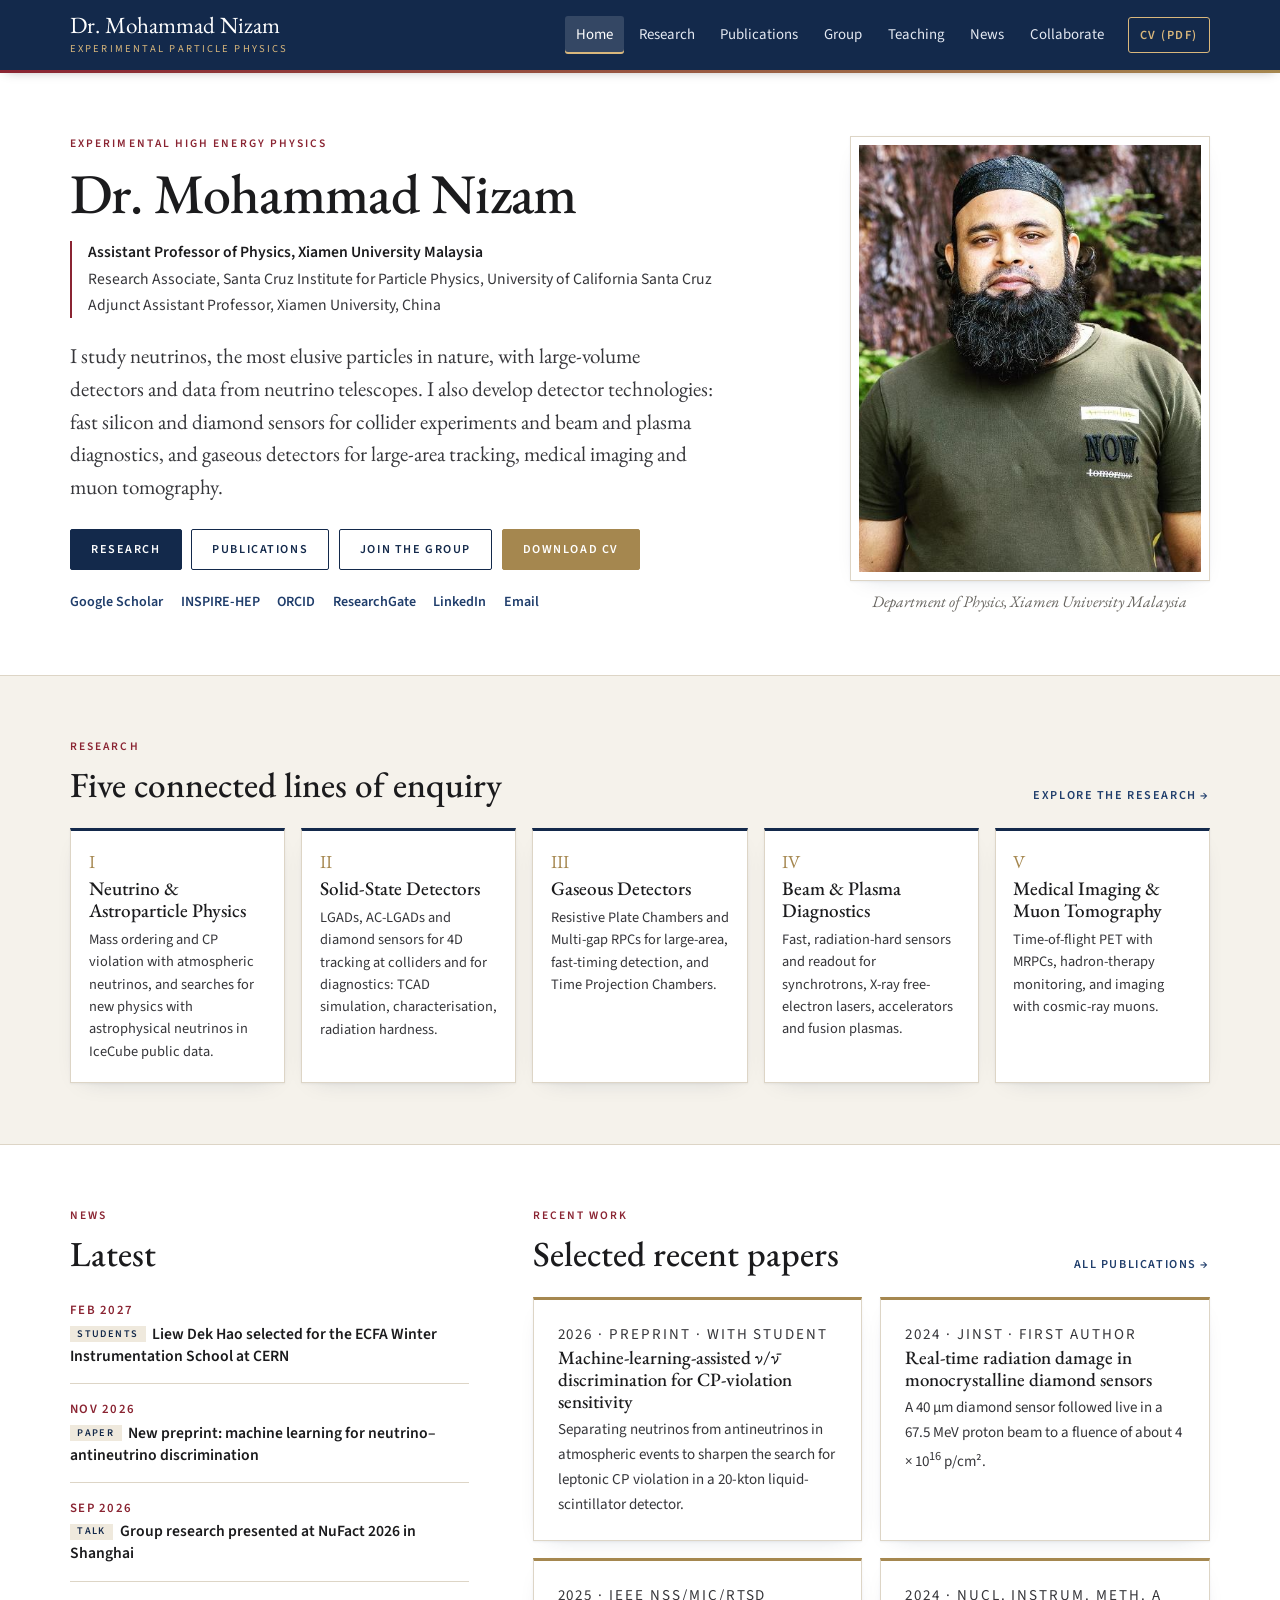
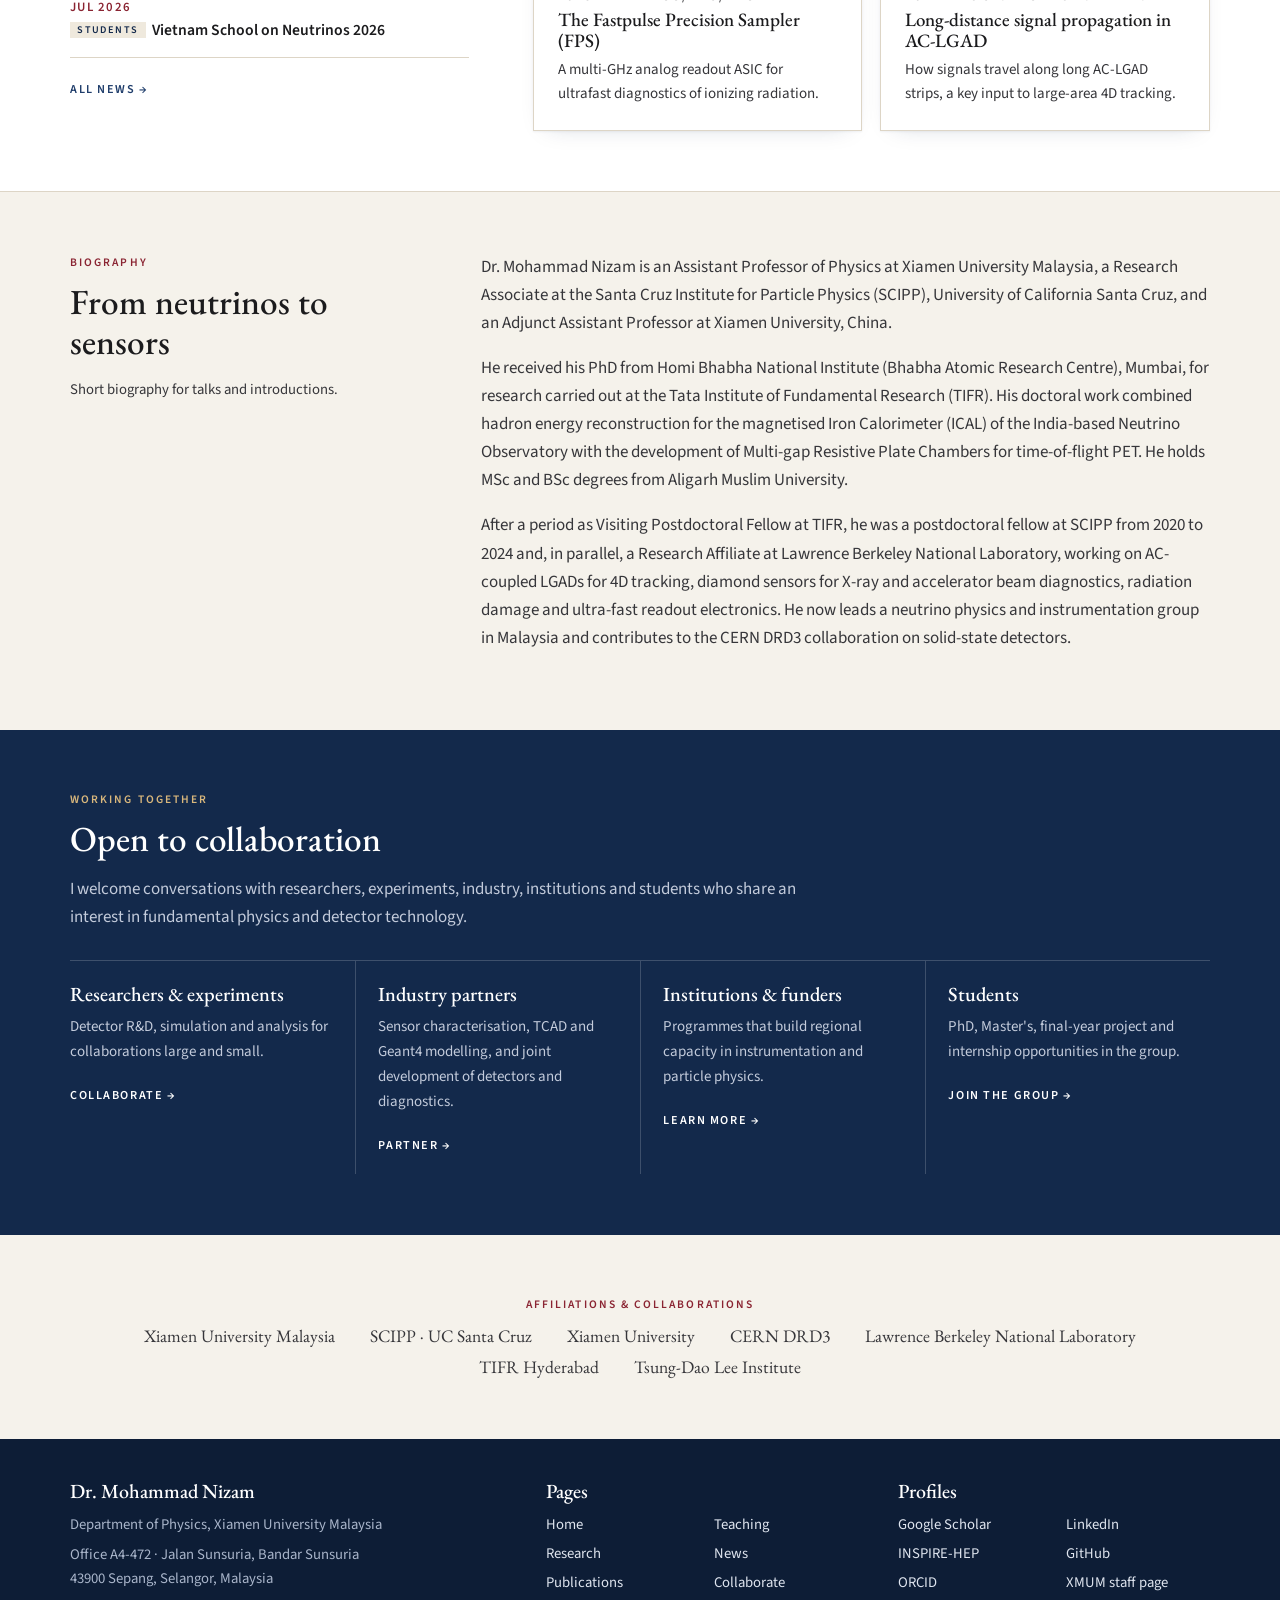
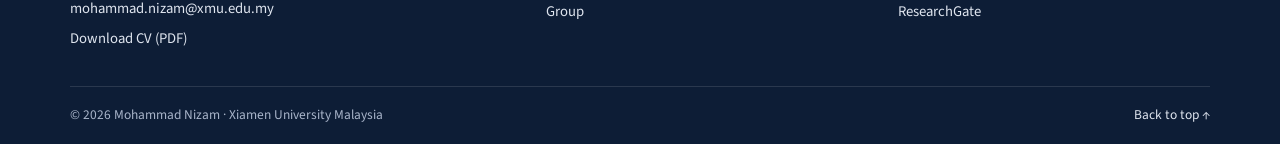
==== commit a17158e2: "Website v3" ====
--- a/index.html
+++ b/index.html
@@ -76,7 +76,7 @@
             <li>Research Associate, Santa Cruz Institute for Particle Physics, University of California Santa Cruz</li>
             <li>Adjunct Assistant Professor, Xiamen University, China</li>
           </ul>
-          <p class="hero__statement">I study neutrinos, the most elusive particles in nature, and build the instruments that detect them: picosecond-timing silicon and diamond sensors and gaseous detectors, with applications in beam and plasma diagnostics, medical imaging and muon tomography.</p>
+          <p class="hero__statement">I study neutrinos, the most elusive particles in nature, with large-volume detectors and data from neutrino telescopes. I also develop detector technologies: fast silicon and diamond sensors for collider experiments and beam and plasma diagnostics, and gaseous detectors for large-area tracking, medical imaging and muon tomography.</p>
           <div class="actions">
             <a class="btn btn--solid" href="research.html">Research</a>
             <a class="btn btn--line" href="publications.html">Publications</a>
@@ -109,8 +109,8 @@
           <a class="more-link" href="research.html">Explore the research</a>
         </div>
         <ol class="themes">
-          <li><h3><a href="research.html#neutrino">Neutrino &amp; Astroparticle Physics</a></h3><p>Mass ordering, matter effects and leptonic CP violation; atmospheric and astrophysical neutrinos, with simulation and machine learning.</p></li>
-          <li><h3><a href="research.html#solid-state">Solid-State Detectors</a></h3><p>LGADs, AC-LGADs for 4D tracking and diamond sensors: TCAD simulation, characterisation and radiation hardness.</p></li>
+          <li><h3><a href="research.html#neutrino">Neutrino &amp; Astroparticle Physics</a></h3><p>Mass ordering and CP violation with atmospheric neutrinos, and searches for new physics with astrophysical neutrinos in IceCube public data.</p></li>
+          <li><h3><a href="research.html#solid-state">Solid-State Detectors</a></h3><p>LGADs, AC-LGADs and diamond sensors for 4D tracking at colliders and for diagnostics: TCAD simulation, characterisation, radiation hardness.</p></li>
           <li><h3><a href="research.html#gaseous">Gaseous Detectors</a></h3><p>Resistive Plate Chambers and Multi-gap RPCs for large-area, fast-timing detection, and Time Projection Chambers.</p></li>
           <li><h3><a href="research.html#diagnostics">Beam &amp; Plasma Diagnostics</a></h3><p>Fast, radiation-hard sensors and readout for synchrotrons, X-ray free-electron lasers, accelerators and fusion plasmas.</p></li>
           <li><h3><a href="research.html#imaging">Medical Imaging &amp; Muon Tomography</a></h3><p>Time-of-flight PET with MRPCs, hadron-therapy monitoring, and imaging with cosmic-ray muons.</p></li>
